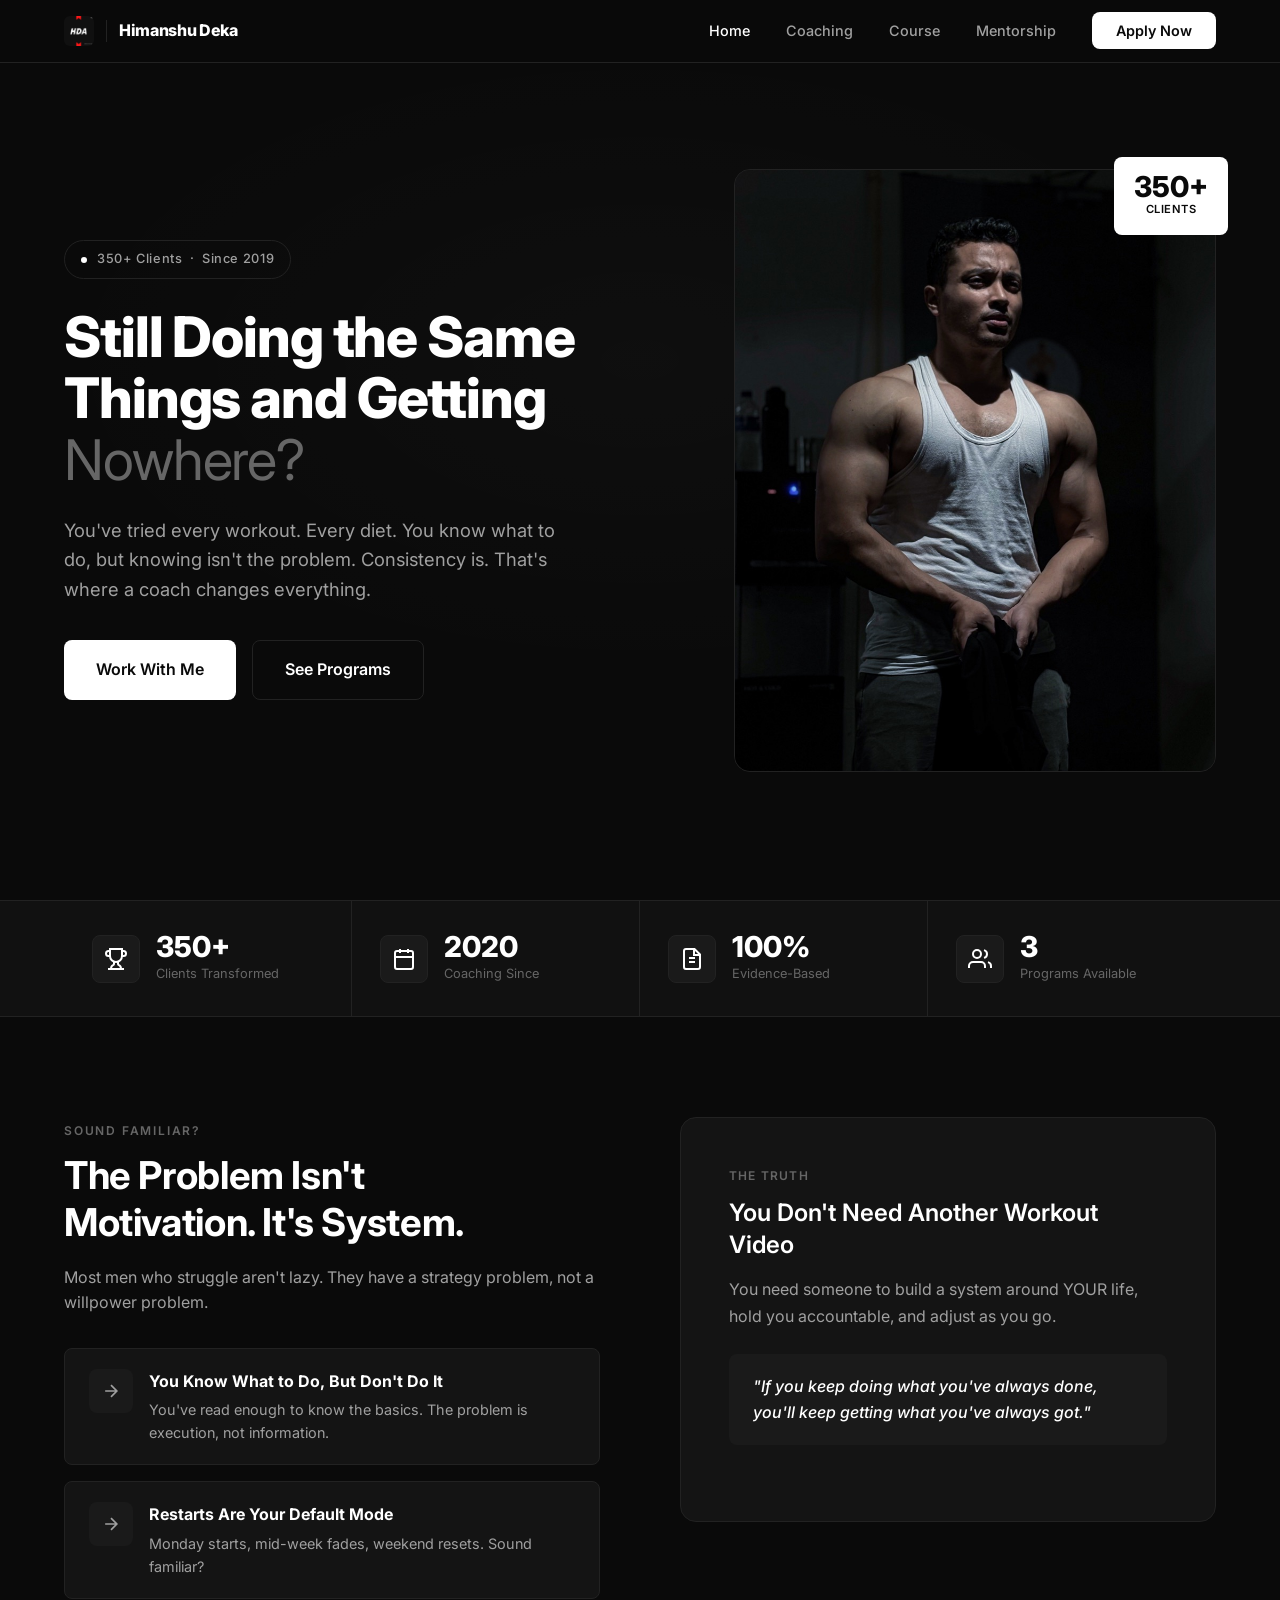
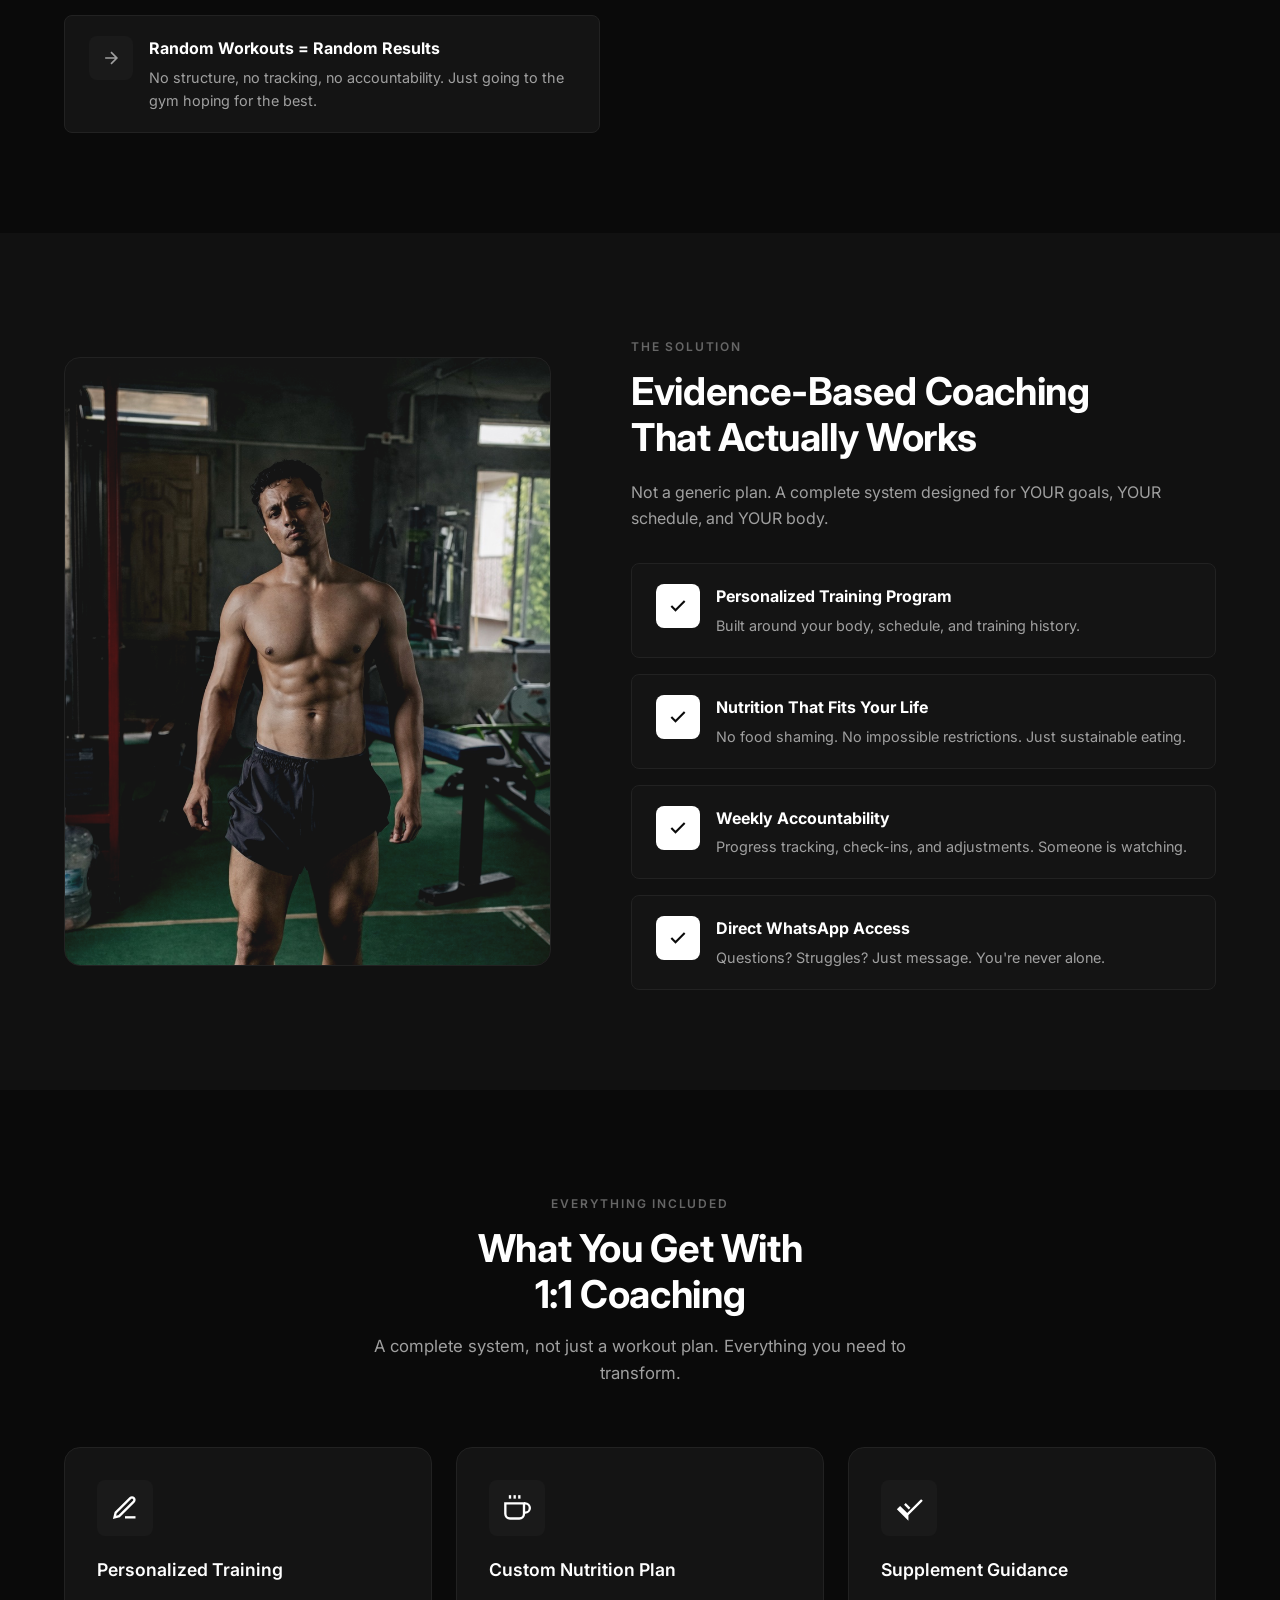
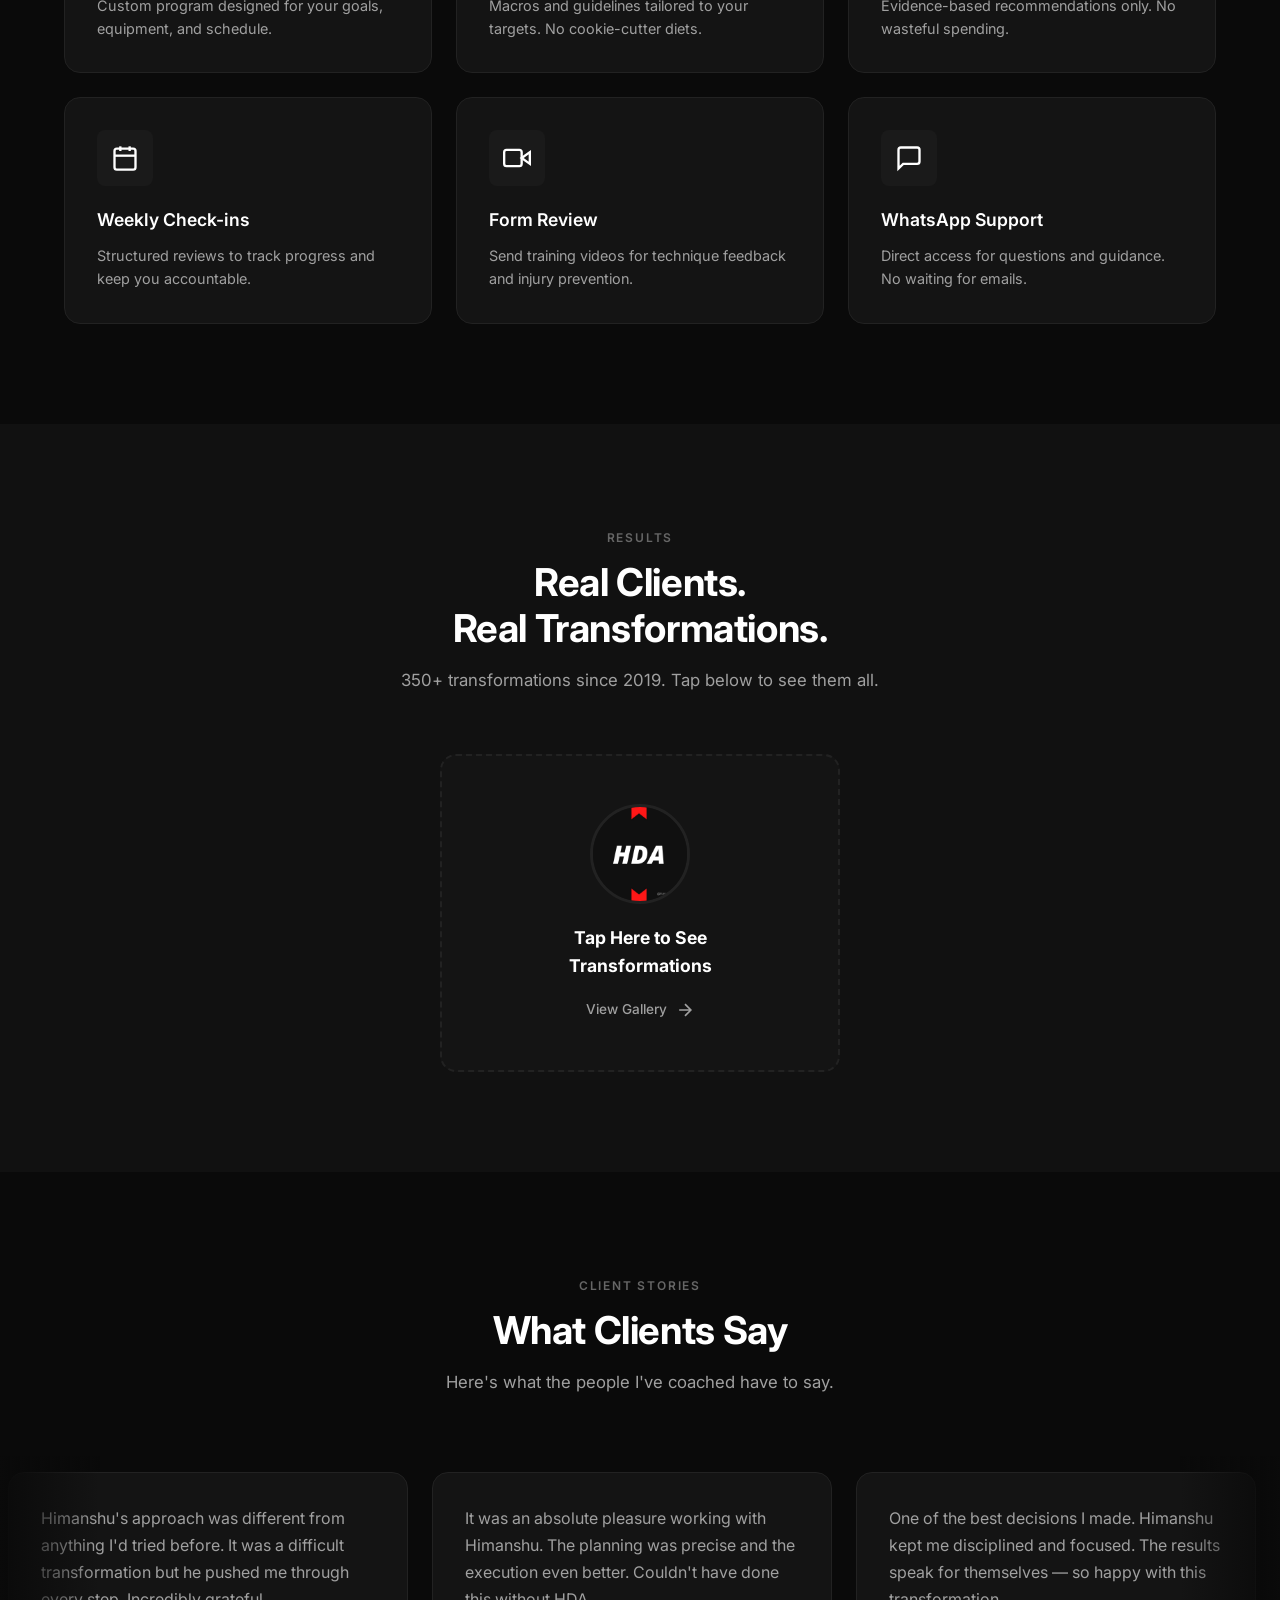
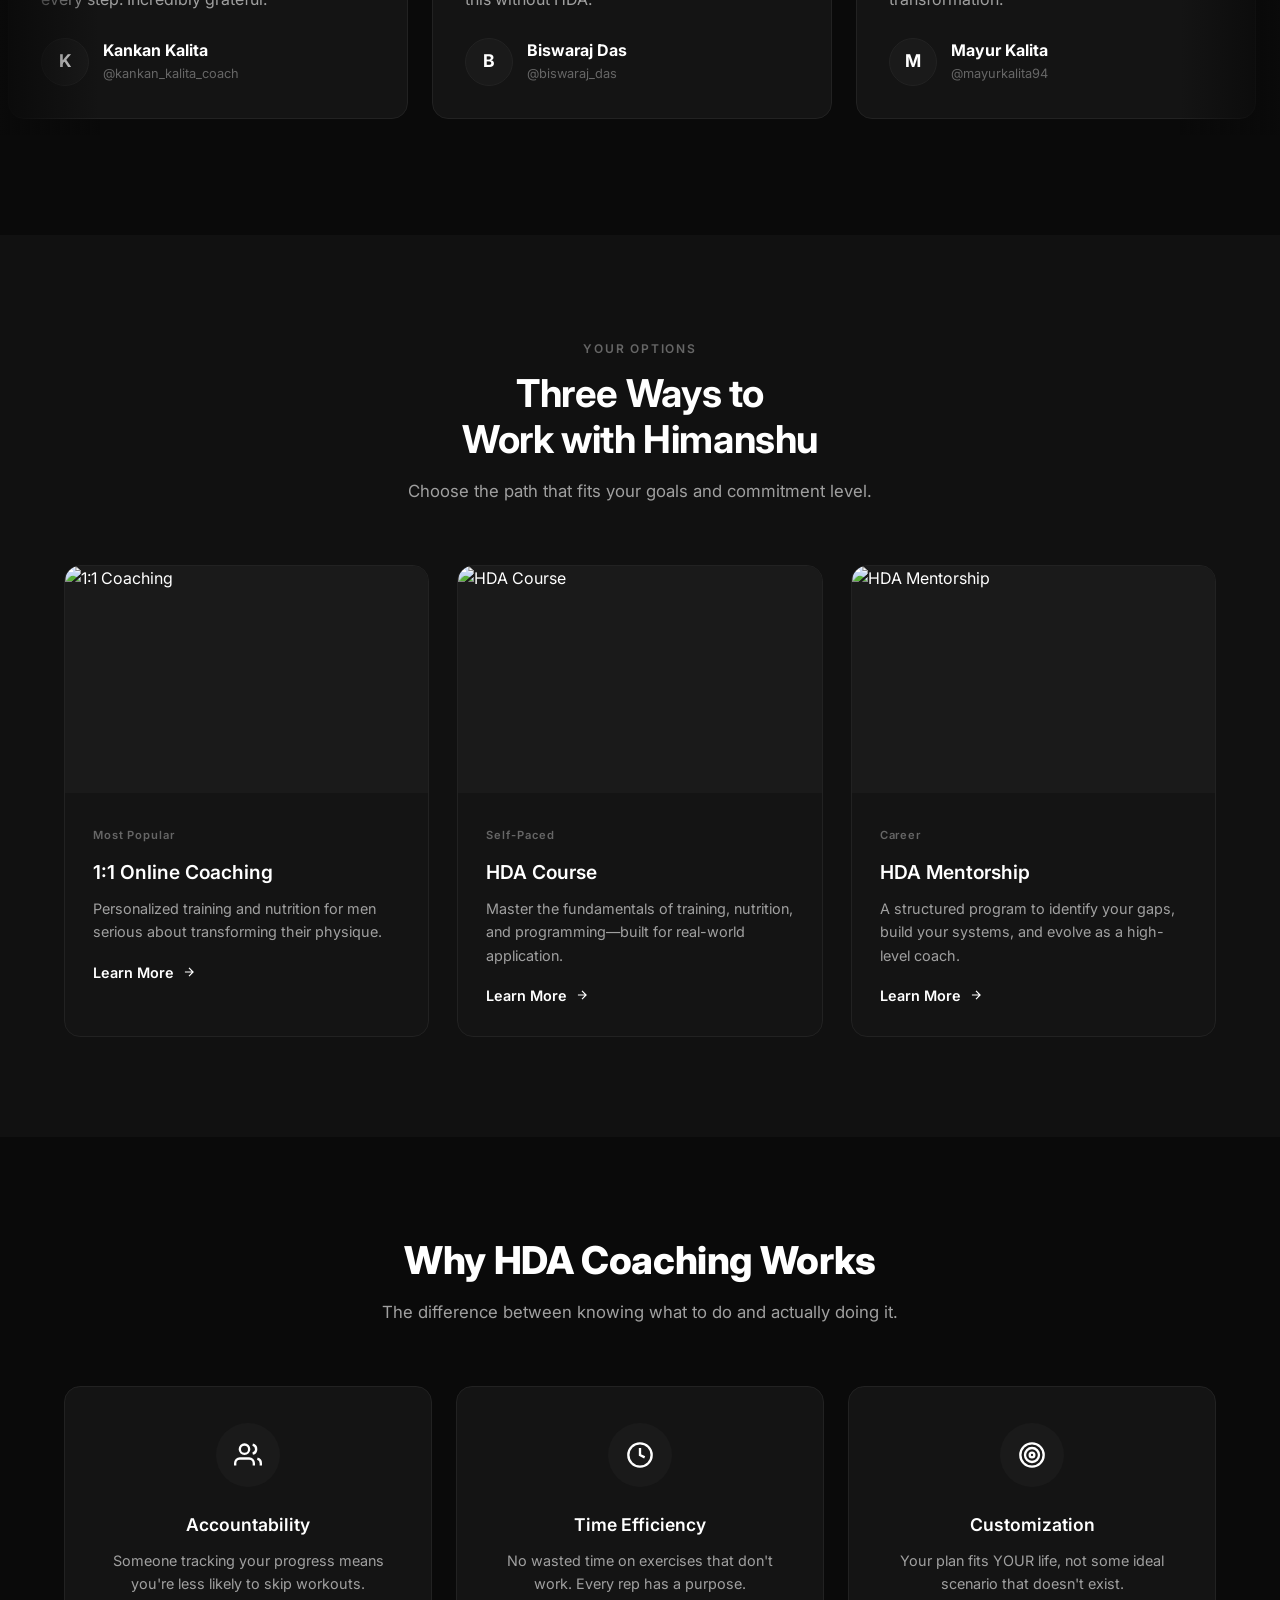
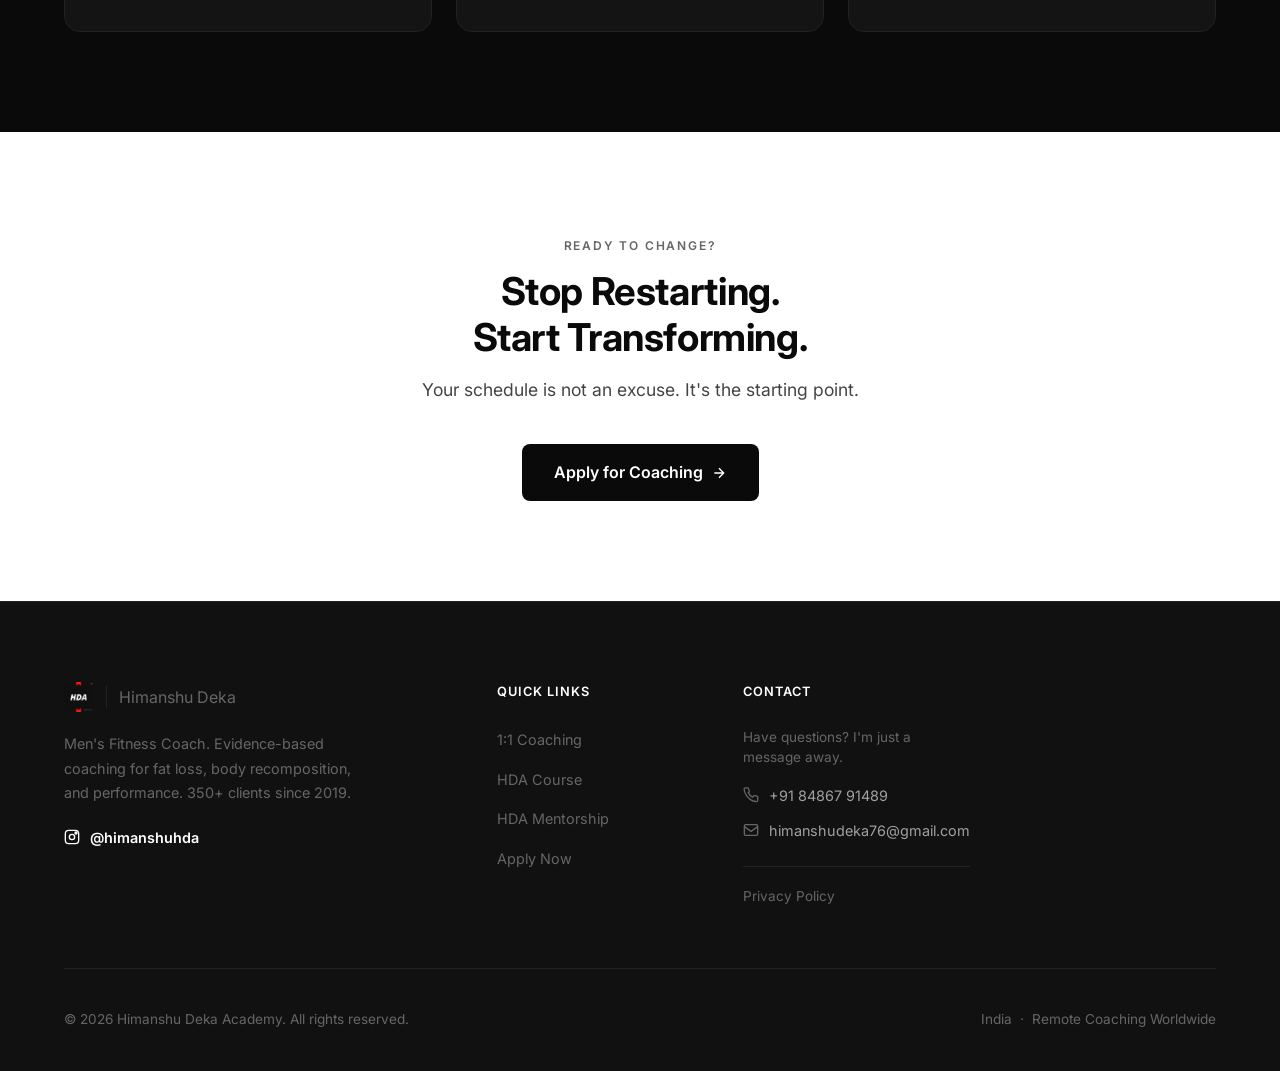
==== index.html @ bad59752 "Section CTA buttons go directly to Google Forms, skip modal Co-Authored-By: Claude Sonnet 4.6 <norep" ====
<!DOCTYPE html>
<html lang="en">
<head>
  <meta charset="UTF-8" />
  <meta name="viewport" content="width=device-width, initial-scale=1.0, maximum-scale=5.0" />
  <meta name="theme-color" content="#0a0a0a" />
  <meta http-equiv="X-UA-Compatible" content="IE=edge" />
  <meta name="robots" content="index, follow" />
  <meta http-equiv="X-Content-Type-Options" content="nosniff" />
  <meta http-equiv="Referrer-Policy" content="strict-origin-when-cross-origin" />
  <meta name="apple-mobile-web-app-status-bar-style" content="black-translucent" />
  <title>HDA | Himanshu Deka | Men's Fitness Coach</title>
  <meta name="description" content="Himanshu Deka, Men's Fitness Coach. Evidence-based 1:1 coaching for fat loss, body recomposition, and performance. 350+ clients transformed since 2019." />
  <link rel="canonical" href="https://himanshudeka.com/" />
  <link rel="icon" href="data:image/svg+xml,<svg xmlns='http://www.w3.org/2000/svg' viewBox='0 0 100 100'><rect width='100' height='100' rx='16' fill='%23fff'/><text y='.9em' font-size='60' font-family='system-ui' font-weight='900' fill='%230a0a0a' x='50%' text-anchor='middle' dominant-baseline='auto' dy='24'>HDA</text></svg>" />
  <!-- Open Graph -->
  <meta property="og:type" content="website" />
  <meta property="og:title" content="HDA | Himanshu Deka | Men's Fitness Coach" />
  <meta property="og:description" content="Evidence-based 1:1 coaching for fat loss, body recomposition, and performance. 350+ clients transformed since 2019." />
  <meta property="og:image" content="images/himanshu-hero.jpg" />
  <meta name="twitter:card" content="summary_large_image" />
  <link rel="preconnect" href="https://fonts.googleapis.com" />
  <link rel="preconnect" href="https://fonts.gstatic.com" crossorigin />
  <link href="https://fonts.googleapis.com/css2?family=Inter:wght@400;500;600;700;800;900&display=swap" rel="stylesheet" />
  <link rel="stylesheet" href="css/style.css?v=20260419" />
  <script type="application/ld+json">
  {
    "@context": "https://schema.org",
    "@graph": [
      {
        "@type": "Person",
        "@id": "https://himanshudeka.com/#person",
        "name": "Himanshu Deka",
        "url": "https://himanshudeka.com/",
        "image": "https://himanshudeka.com/images/himanshu-hero.jpg",
        "description": "Men's Fitness Coach. Evidence-based 1:1 coaching for fat loss, body recomposition, and performance. 350+ clients since 2019.",
        "jobTitle": "Fitness Coach",
        "knowsAbout": ["Personal Training", "Nutrition Coaching", "Fat Loss", "Body Recomposition", "Powerlifting", "Bodybuilding"],
        "sameAs": ["https://instagram.com/himanshuhda"],
        "telephone": "+918486791489",
        "email": "himanshudeka76@gmail.com"
      },
      {
        "@type": "WebSite",
        "@id": "https://himanshudeka.com/#website",
        "url": "https://himanshudeka.com/",
        "name": "Himanshu Deka Academy",
        "publisher": { "@id": "https://himanshudeka.com/#person" }
      },
      {
        "@type": "ProfessionalService",
        "name": "Himanshu Deka Academy",
        "url": "https://himanshudeka.com/",
        "image": "https://himanshudeka.com/images/himanshu-hero.jpg",
        "description": "Evidence-based 1:1 online fitness coaching for men. Fat loss, body recomposition, and performance. 350+ clients since 2019.",
        "priceRange": "₹₹",
        "areaServed": "Worldwide",
        "founder": { "@id": "https://himanshudeka.com/#person" },
        "sameAs": ["https://instagram.com/himanshuhda"]
      }
    ]
  }
  </script>
</head>
<body>
  <a href="#main" class="skip-link">Skip to main content</a>

  <nav>
    <div class="container nav-inner">
      <a class="nav-logo" href="index.html">
        <img src="images/hda-logo.jpeg" alt="HDA" class="nav-logo-img">
        <span class="nav-logo-sep"></span>
        <span>Himanshu Deka</span>
      </a>
      <ul class="nav-links">
        <li><a href="index.html" class="active">Home</a></li>
        <li><a href="coaching.html">Coaching</a></li>
        <li><a href="course.html">Course</a></li>
        <li><a href="mentorship.html">Mentorship</a></li>
        <li><a href="#" onclick="openApplyModal();return false;" class="nav-cta">Apply Now</a></li>
      </ul>
      <button class="hamburger" id="hamburger" aria-label="Menu"><span></span><span></span><span></span></button>
    </div>
  </nav>
  <main id="main">
    <div class="mobile-menu" id="mobileMenu">
<a href="index.html">Home</a>
      <a href="coaching.html">Coaching</a>
      <a href="course.html">Course</a>
      <a href="mentorship.html">Mentorship</a>
      <a href="#" onclick="openApplyModal();return false;" class="mm-cta">Apply Now</a>
    </div>

  <!-- HERO -->
  <section class="hero">
    <div class="hero-bg"></div>
    <div class="container">
      <div class="hero-grid">
        <div class="hero-content">
          <div class="hero-eyebrow fade-in">
            <span class="dot"></span>
            <span>350+ Clients &nbsp;·&nbsp; Since 2019</span>
          </div>
          <h1 class="fade-in fade-in-delay-1">
            Still Doing the Same<br/>
            Things and Getting<br/>
            <span>Nowhere?</span>
          </h1>
          <p class="fade-in fade-in-delay-2">
            You've tried every workout. Every diet. You know what to do, but knowing isn't the problem.
            Consistency is. That's where a coach changes everything.
          </p>
          <div class="hero-actions fade-in fade-in-delay-3">
            <a href="#" onclick="openFormDirect();return false;" class="btn btn-primary btn-lg">Work With Me</a>
            <a href="#programs" class="btn btn-outline btn-lg">See Programs</a>
          </div>
        </div>
        <div class="hero-visual fade-in fade-in-delay-2">
          <div class="hero-photo">
            <img src="images/img-2596.jpg" alt="Himanshu Deka" loading="eager" />
          </div>
          <div class="hero-badge">
            <div class="num">350+</div>
            <div class="label">Clients</div>
          </div>
        </div>
      </div>
    </div>
  </section>

  <!-- SOCIAL PROOF -->
  <section class="proof-strip">
    <div class="container">
      <div class="proof-inner">
        <div class="proof-item">
          <div class="icon">
            <svg width="24" height="24" viewBox="0 0 24 24" fill="none" stroke="currentColor" stroke-width="2"><path d="M6 9H4.5a2.5 2.5 0 0 1 0-5H6"/><path d="M18 9h1.5a2.5 2.5 0 0 0 0-5H18"/><path d="M4 22h16"/><path d="M10 14.66V17c0 .55-.47.98-.97 1.21C7.85 18.75 7 20.24 7 22"/><path d="M14 14.66V17c0 .55.47.98.97 1.21C16.15 18.75 17 20.24 17 22"/><path d="M18 2H6v7a6 6 0 0 0 12 0V2Z"/></svg>
          </div>
          <div class="text">
            <div class="num stat-counter" data-count="350" data-start="100" data-suffix="+">100+</div>
            <div class="label">Clients Transformed</div>
          </div>
        </div>
        <div class="proof-item">
          <div class="icon">
            <svg width="24" height="24" viewBox="0 0 24 24" fill="none" stroke="currentColor" stroke-width="2"><rect x="3" y="4" width="18" height="18" rx="2" ry="2"/><line x1="16" y1="2" x2="16" y2="6"/><line x1="8" y1="2" x2="8" y2="6"/><line x1="3" y1="10" x2="21" y2="10"/></svg>
          </div>
          <div class="text">
            <div class="num stat-counter" data-count="2019" data-start="2025">2025</div>
            <div class="label">Coaching Since</div>
          </div>
        </div>
        <div class="proof-item">
          <div class="icon">
            <svg width="24" height="24" viewBox="0 0 24 24" fill="none" stroke="currentColor" stroke-width="2"><path d="M14.5 2H6a2 2 0 0 0-2 2v16a2 2 0 0 0 2 2h12a2 2 0 0 0 2-2V7.5L14.5 2z"/><polyline points="14 2 14 8 20 8"/><path d="M9 15h6"/><path d="M9 11h6"/></svg>
          </div>
          <div class="text">
            <div class="num stat-counter" data-count="100" data-start="50" data-suffix="%">50%</div>
            <div class="label">Evidence-Based</div>
          </div>
        </div>
        <div class="proof-item">
          <div class="icon">
            <svg width="24" height="24" viewBox="0 0 24 24" fill="none" stroke="currentColor" stroke-width="2"><path d="M17 21v-2a4 4 0 0 0-4-4H5a4 4 0 0 0-4 4v2"/><circle cx="9" cy="7" r="4"/><path d="M23 21v-2a4 4 0 0 0-3-3.87"/><path d="M16 3.13a4 4 0 0 1 0 7.75"/></svg>
          </div>
          <div class="text">
            <div class="num stat-counter" data-count="3" data-start="1">1</div>
            <div class="label">Programs Available</div>
          </div>
        </div>
      </div>
    </div>
  </section>

  <!-- PAIN -->
  <section class="pain-section">
    <div class="container">
      <div class="pain-grid">
        <div class="pain-content fade-in">
          <span class="section-label">Sound Familiar?</span>
          <h2>The Problem Isn't<br/>Motivation. It's System.</h2>
          <p>Most men who struggle aren't lazy. They have a strategy problem, not a willpower problem.</p>
          <div class="pain-list">
            <div class="pain-item">
              <div class="pain-icon">
                <svg width="20" height="20" viewBox="0 0 24 24" fill="none" stroke="currentColor" stroke-width="2"><path d="M5 12h14M12 5l7 7-7 7"/></svg>
              </div>
              <div>
                <h4>You Know What to Do, But Don't Do It</h4>
                <p>You've read enough to know the basics. The problem is execution, not information.</p>
              </div>
            </div>
            <div class="pain-item">
              <div class="pain-icon">
                <svg width="20" height="20" viewBox="0 0 24 24" fill="none" stroke="currentColor" stroke-width="2"><path d="M5 12h14M12 5l7 7-7 7"/></svg>
              </div>
              <div>
                <h4>Restarts Are Your Default Mode</h4>
                <p>Monday starts, mid-week fades, weekend resets. Sound familiar?</p>
              </div>
            </div>
            <div class="pain-item">
              <div class="pain-icon">
                <svg width="20" height="20" viewBox="0 0 24 24" fill="none" stroke="currentColor" stroke-width="2"><path d="M5 12h14M12 5l7 7-7 7"/></svg>
              </div>
              <div>
                <h4>Random Workouts = Random Results</h4>
                <p>No structure, no tracking, no accountability. Just going to the gym hoping for the best.</p>
              </div>
            </div>
          </div>
        </div>
        <div class="pain-cta fade-in">
          <div class="eyebrow">The Truth</div>
          <h3>You Don't Need Another Workout Video</h3>
          <p>You need someone to build a system around YOUR life, hold you accountable, and adjust as you go.</p>
          <div class="quote">
            "If you keep doing what you've always done, you'll keep getting what you've always got."
          </div>
        </div>
      </div>
    </div>
  </section>

  <!-- SOLUTION -->
  <section class="solution-section">
    <div class="container">
      <div class="solution-grid">
        <div class="solution-img solution-img--hero fade-in">
          <img src="images/himanshu-hero.jpg" alt="Himanshu Deka" loading="lazy" />
        </div>
        <div class="solution-content fade-in">
          <span class="section-label">The Solution</span>
          <h2>Evidence-Based Coaching<br/>That Actually Works</h2>
          <p>Not a generic plan. A complete system designed for YOUR goals, YOUR schedule, and YOUR body.</p>
          <div class="solution-points">
            <div class="solution-point">
              <div class="solution-point-icon">
                <svg width="20" height="20" viewBox="0 0 24 24" fill="none" stroke="currentColor" stroke-width="2.5"><polyline points="20 6 9 17 4 12"/></svg>
              </div>
              <div>
                <h4>Personalized Training Program</h4>
                <p>Built around your body, schedule, and training history.</p>
              </div>
            </div>
            <div class="solution-point">
              <div class="solution-point-icon">
                <svg width="20" height="20" viewBox="0 0 24 24" fill="none" stroke="currentColor" stroke-width="2.5"><polyline points="20 6 9 17 4 12"/></svg>
              </div>
              <div>
                <h4>Nutrition That Fits Your Life</h4>
                <p>No food shaming. No impossible restrictions. Just sustainable eating.</p>
              </div>
            </div>
            <div class="solution-point">
              <div class="solution-point-icon">
                <svg width="20" height="20" viewBox="0 0 24 24" fill="none" stroke="currentColor" stroke-width="2.5"><polyline points="20 6 9 17 4 12"/></svg>
              </div>
              <div>
                <h4>Weekly Accountability</h4>
                <p>Progress tracking, check-ins, and adjustments. Someone is watching.</p>
              </div>
            </div>
            <div class="solution-point">
              <div class="solution-point-icon">
                <svg width="20" height="20" viewBox="0 0 24 24" fill="none" stroke="currentColor" stroke-width="2.5"><polyline points="20 6 9 17 4 12"/></svg>
              </div>
              <div>
                <h4>Direct WhatsApp Access</h4>
                <p>Questions? Struggles? Just message. You're never alone.</p>
              </div>
            </div>
          </div>
        </div>
      </div>
    </div>
  </section>

  <!-- INCLUDED -->
  <section class="included-section">
    <div class="container">
      <div class="section-header fade-in">
        <span class="section-label">Everything Included</span>
        <h2>What You Get With<br/>1:1 Coaching</h2>
        <p>A complete system, not just a workout plan. Everything you need to transform.</p>
      </div>
      <div class="included-grid">
        <div class="included-card fade-in">
          <div class="included-icon">
            <svg width="28" height="28" viewBox="0 0 24 24" fill="none" stroke="currentColor" stroke-width="2"><path d="M12 20h9"/><path d="M16.5 3.5a2.121 2.121 0 0 1 3 3L7 19l-4 1 1-4L16.5 3.5z"/></svg>
          </div>
          <h3>Personalized Training</h3>
          <p>Custom program designed for your goals, equipment, and schedule.</p>
        </div>
        <div class="included-card fade-in">
          <div class="included-icon">
            <svg width="28" height="28" viewBox="0 0 24 24" fill="none" stroke="currentColor" stroke-width="2"><path d="M18 8h1a4 4 0 0 1 0 8h-1"/><path d="M2 8h16v9a4 4 0 0 1-4 4H6a4 4 0 0 1-4-4V8z"/><line x1="6" y1="1" x2="6" y2="4"/><line x1="10" y1="1" x2="10" y2="4"/><line x1="14" y1="1" x2="14" y2="4"/></svg>
          </div>
          <h3>Custom Nutrition Plan</h3>
          <p>Macros and guidelines tailored to your targets. No cookie-cutter diets.</p>
        </div>
        <div class="included-card fade-in">
          <div class="included-icon">
            <svg width="28" height="28" viewBox="0 0 24 24" fill="none" stroke="currentColor" stroke-width="2"><path d="M10.5 20.5L3 13l1.4-1.4 6.1 6.1 12.6-12.6L21.7 6.5 10.5 17.7z"/><path d="M8.5 8.5l4 4"/></svg>
          </div>
          <h3>Supplement Guidance</h3>
          <p>Evidence-based recommendations only. No wasteful spending.</p>
        </div>
        <div class="included-card fade-in">
          <div class="included-icon">
            <svg width="28" height="28" viewBox="0 0 24 24" fill="none" stroke="currentColor" stroke-width="2"><rect x="3" y="4" width="18" height="18" rx="2" ry="2"/><line x1="16" y1="2" x2="16" y2="6"/><line x1="8" y1="2" x2="8" y2="6"/><line x1="3" y1="10" x2="21" y2="10"/></svg>
          </div>
          <h3>Weekly Check-ins</h3>
          <p>Structured reviews to track progress and keep you accountable.</p>
        </div>
        <div class="included-card fade-in">
          <div class="included-icon">
            <svg width="28" height="28" viewBox="0 0 24 24" fill="none" stroke="currentColor" stroke-width="2"><polygon points="23 7 16 12 23 17 23 7"/><rect x="1" y="5" width="15" height="14" rx="2" ry="2"/></svg>
          </div>
          <h3>Form Review</h3>
          <p>Send training videos for technique feedback and injury prevention.</p>
        </div>
        <div class="included-card fade-in">
          <div class="included-icon">
            <svg width="28" height="28" viewBox="0 0 24 24" fill="none" stroke="currentColor" stroke-width="2"><path d="M21 15a2 2 0 0 1-2 2H7l-4 4V5a2 2 0 0 1 2-2h14a2 2 0 0 1 2 2z"/></svg>
          </div>
          <h3>WhatsApp Support</h3>
          <p>Direct access for questions and guidance. No waiting for emails.</p>
        </div>
      </div>
    </div>
  </section>

  <!-- Transformations Preview -->
  <section class="results-section">
    <div class="container">
      <div class="section-header fade-in">
        <span class="section-label">Results</span>
        <h2>Real Clients.<br/>Real Transformations.</h2>
        <p>350+ transformations since 2019. Tap below to see them all.</p>
      </div>
      <div class="transform-preview-grid fade-in">
        <div class="transform-preview-card" onclick="openTransformModal()">
          <div class="transform-preview-logo">
            <img src="images/hda-logo.jpeg" alt="HDA Logo" />
          </div>
          <h3>Tap Here to See Transformations</h3>
          <span class="transform-preview-cta">
            View Gallery
            <svg width="20" height="20" viewBox="0 0 24 24" fill="none" stroke="currentColor" stroke-width="2">
              <path d="M5 12h14M12 5l7 7-7 7"/>
            </svg>
          </span>
        </div>
      </div>
    </div>
  </section>

  <!-- Transformations Modal -->
  <div class="transform-modal" id="transformModal">
    <div class="transform-modal-overlay" onclick="closeTransformModal()"></div>
    <div class="transform-modal-content">
      <button class="transform-modal-close" onclick="closeTransformModal()">
        <svg width="24" height="24" viewBox="0 0 24 24" fill="none" stroke="currentColor" stroke-width="2">
          <path d="M18 6L6 18M6 6l12 12"/>
        </svg>
      </button>
      <div class="transform-modal-header">
        <span class="section-label">Real Results</span>
        <h2>350+ Transformations & Counting</h2>
        <p>Real people with real schedules who committed to the process. No shortcuts. Just consistent work and the right guidance.</p>
        <div class="transform-modal-team">team HDA</div>
      </div>
      <div class="transform-modal-grid">
        <div class="transform-modal-item"><img src="images/t-kankan.webp" alt="Transformation" loading="lazy" /></div>
        <div class="transform-modal-item"><img src="images/t-biswaraj.webp" alt="Transformation" loading="lazy" /></div>
        <div class="transform-modal-item"><img src="images/t-mayur.jpg" alt="Transformation" loading="lazy" /></div>
        <div class="transform-modal-item"><img src="images/t-mayur2.jpg" alt="Transformation" loading="lazy" /></div>
        <div class="transform-modal-item"><img src="images/t-atish.jpg" alt="Transformation" loading="lazy" /></div>
        <div class="transform-modal-item"><img src="images/t-abhijnan.webp" alt="Transformation" loading="lazy" /></div>
        <div class="transform-modal-item"><img src="images/t-abhijnan2.webp" alt="Transformation" loading="lazy" /></div>
        <div class="transform-modal-item"><img src="images/t-nkb.webp" alt="Transformation" loading="lazy" /></div>
        <div class="transform-modal-item"><img src="images/t-nkb2.webp" alt="Transformation" loading="lazy" /></div>
        <div class="transform-modal-item"><img src="images/t-whosammix.webp" alt="Transformation" loading="lazy" /></div>
        <div class="transform-modal-item"><img src="images/t-whosammix2.webp" alt="Transformation" loading="lazy" /></div>
        <div class="transform-modal-item"><img src="images/t-senpai.webp" alt="Transformation" loading="lazy" /></div>
        <div class="transform-modal-item"><img src="images/t-1.jpg" alt="Transformation" loading="lazy" /></div>
        <div class="transform-modal-item"><img src="images/t-j1.jpg" alt="Transformation" loading="lazy" /></div>
        <div class="transform-modal-item"><img src="images/t-j2.jpg" alt="Transformation" loading="lazy" /></div>
        <div class="transform-modal-item"><img src="images/t-j3.jpg" alt="Transformation" loading="lazy" /></div>
        <div class="transform-modal-item"><img src="images/t-j4.jpg" alt="Transformation" loading="lazy" /></div>
        <div class="transform-modal-item"><img src="images/t-j5.jpg" alt="Transformation" loading="lazy" /></div>
        <div class="transform-modal-item"><img src="images/t-j6.jpg" alt="Transformation" loading="lazy" /></div>
        <div class="transform-modal-item"><img src="images/t-j7.jpg" alt="Transformation" loading="lazy" /></div>
        <div class="transform-modal-item"><img src="images/t-j8.jpg" alt="Transformation" loading="lazy" /></div>
        <div class="transform-modal-item"><img src="images/t-j9.jpg" alt="Transformation" loading="lazy" /></div>
        <div class="transform-modal-item"><img src="images/t-j10.jpg" alt="Transformation" loading="lazy" /></div>
        <div class="transform-modal-item"><img src="images/t-j11.jpg" alt="Transformation" loading="lazy" /></div>
        <div class="transform-modal-item"><img src="images/t-j12.jpg" alt="Transformation" loading="lazy" /></div>
        <div class="transform-modal-item"><img src="images/t-j13.jpg" alt="Transformation" loading="lazy" /></div>
        <div class="transform-modal-item"><img src="images/t-j14.jpg" alt="Transformation" loading="lazy" /></div>
        <div class="transform-modal-item"><img src="images/t-j15.jpg" alt="Transformation" loading="lazy" /></div>
        <div class="transform-modal-item"><img src="images/t-j16.jpg" alt="Transformation" loading="lazy" /></div>
        <div class="transform-modal-item"><img src="images/t-j17.jpg" alt="Transformation" loading="lazy" /></div>
        <div class="transform-modal-item"><img src="images/t-j18.jpg" alt="Transformation" loading="lazy" /></div>
        <div class="transform-modal-item transform-modal-cta-card" onclick="closeTransformModal();openFormDirect();">
          <span class="cta-icon">
            <svg width="32" height="32" viewBox="0 0 24 24" fill="none" stroke="currentColor" stroke-width="2">
              <path d="M13 2L3 14h9l-1 8 10-12h-9l1-8z"/>
            </svg>
          </span>
          <span class="cta-text">You Could Be<br/>Next!</span>
          <span class="cta-sub">350+ transformations</span>
          <span class="cta-btn">Apply Now →</span>
        </div>
      </div>
      <div class="transform-modal-cta">
        <p>Ready to write your own transformation story?</p>
        <a href="#" onclick="closeTransformModal();openFormDirect();return false;" class="btn btn-primary">Apply for Coaching</a>
      </div>
    </div>
  </div>

  <!-- TESTIMONIALS -->
  <section class="testimonials-section">
    <div class="container">
      <div class="section-header fade-in">
        <span class="section-label">Client Stories</span>
        <h2>What Clients Say</h2>
        <p>Here's what the people I've coached have to say.</p>
      </div>
    </div>
    <div class="testimonials-wrapper">
      <div class="testimonials-scroll" id="testimonialsScroll">
        <div class="testimonial-card">
          <div class="testimonial-content">
            <p>Himanshu's approach was different from anything I'd tried before. It was a difficult transformation but he pushed me through every step. Incredibly grateful.</p>
          </div>
          <div class="testimonial-author">
            <div class="testimonial-avatar">K</div>
            <div>
              <div class="testimonial-name">Kankan Kalita</div>
              <div class="testimonial-role">@kankan_kalita_coach</div>
            </div>
          </div>
        </div>
        <div class="testimonial-card">
          <div class="testimonial-content">
            <p>It was an absolute pleasure working with Himanshu. The planning was precise and the execution even better. Couldn't have done this without HDA.</p>
          </div>
          <div class="testimonial-author">
            <div class="testimonial-avatar">B</div>
            <div>
              <div class="testimonial-name">Biswaraj Das</div>
              <div class="testimonial-role">@biswaraj_das</div>
            </div>
          </div>
        </div>
        <div class="testimonial-card">
          <div class="testimonial-content">
            <p>One of the best decisions I made. Himanshu kept me disciplined and focused. The results speak for themselves — so happy with this transformation.</p>
          </div>
          <div class="testimonial-author">
            <div class="testimonial-avatar">M</div>
            <div>
              <div class="testimonial-name">Mayur Kalita</div>
              <div class="testimonial-role">@mayurkalita94</div>
            </div>
          </div>
        </div>
        <div class="testimonial-card">
          <div class="testimonial-content">
            <p>Very dedicated program. Himanshu's execution planning is on another level. As an aspiring fitness professional, this mentorship shaped my entire approach.</p>
          </div>
          <div class="testimonial-author">
            <div class="testimonial-avatar">A</div>
            <div>
              <div class="testimonial-name">Abhijnan Gogoi</div>
              <div class="testimonial-role">@abhijnan_gogoi_100</div>
            </div>
          </div>
        </div>
        <div class="testimonial-card">
          <div class="testimonial-content">
            <p>Stop imagining and start taking action — that's what Himanshu drilled into me. One of the most dedicated coaches I've worked with. Worth every rupee.</p>
          </div>
          <div class="testimonial-author">
            <div class="testimonial-avatar">N</div>
            <div>
              <div class="testimonial-name">Nekib</div>
              <div class="testimonial-role">@oye_its_nkb</div>
            </div>
          </div>
        </div>
        <div class="testimonial-card">
          <div class="testimonial-content">
            <p>Himanshu said I was one of the most hardworking men in the room — and that kept me going. The results I achieved with HDA exceeded everything I expected.</p>
          </div>
          <div class="testimonial-author">
            <div class="testimonial-avatar">P</div>
            <div>
              <div class="testimonial-name">Piyush Goswami</div>
              <div class="testimonial-role">@fit_with_pg</div>
            </div>
          </div>
        </div>
        <div class="testimonial-card">
          <div class="testimonial-content">
            <p>HDA completely shifted how I approach fitness. The structure, the accountability, the knowledge — everything was top tier. Highly recommend to anyone serious about results.</p>
          </div>
          <div class="testimonial-author">
            <div class="testimonial-avatar">A</div>
            <div>
              <div class="testimonial-name">Adin Ankur Saikia</div>
              <div class="testimonial-role">HDA Client</div>
            </div>
          </div>
        </div>
      </div>
    </div>
  </section>

  <!-- PROGRAMS -->
  <section class="programs-section" id="programs">
    <div class="container">
      <div class="section-header fade-in">
        <span class="section-label">Your Options</span>
        <h2>Three Ways to<br/>Work with Himanshu</h2>
        <p>Choose the path that fits your goals and commitment level.</p>
      </div>
      <div class="prog-grid">
        <div class="prog-card fade-in">
          <div class="prog-card-img">
            <img src="https://images.unsplash.com/photo-1571019614242-c5c5dee9f50b?w=800&q=80" alt="1:1 Coaching" loading="eager" />
          </div>
          <div class="prog-card-body">
            <span class="prog-card-tag">Most Popular</span>
            <h3>1:1 Online Coaching</h3>
            <p>Personalized training and nutrition for men serious about transforming their physique.</p>
            <a href="coaching.html" class="prog-card-link">Learn More <svg width="14" height="14" viewBox="0 0 24 24" fill="none" stroke="currentColor" stroke-width="2"><path d="M5 12h14M12 5l7 7-7 7"/></svg></a>
          </div>
        </div>
        <div class="prog-card fade-in">
          <div class="prog-card-img">
            <img src="https://images.unsplash.com/photo-1456513080510-7bf3a84b82f8" alt="HDA Course" loading="lazy" />
          </div>
          <div class="prog-card-body">
            <span class="prog-card-tag">Self-Paced</span>
            <h3>HDA Course</h3>
            <p>Master the fundamentals of training, nutrition, and programming—built for real-world application.</p>
            <a href="course.html" class="prog-card-link">Learn More <svg width="14" height="14" viewBox="0 0 24 24" fill="none" stroke="currentColor" stroke-width="2"><path d="M5 12h14M12 5l7 7-7 7"/></svg></a>
          </div>
        </div>
        <div class="prog-card fade-in">
          <div class="prog-card-img">
            <img src="https://images.unsplash.com/photo-1552664730-d307ca884978" alt="HDA Mentorship" loading="lazy" />
          </div>
          <div class="prog-card-body">
            <span class="prog-card-tag">Career</span>
            <h3>HDA Mentorship</h3>
            <p>A structured program to identify your gaps, build your systems, and evolve as a high-level coach.</p>
            <a href="mentorship.html" class="prog-card-link">Learn More <svg width="14" height="14" viewBox="0 0 24 24" fill="none" stroke="currentColor" stroke-width="2"><path d="M5 12h14M12 5l7 7-7 7"/></svg></a>
          </div>
        </div>
      </div>
    </div>
  </section>

  <!-- WHY -->
  <section class="why-section">
    <div class="container">
      <div class="section-header fade-in">
        <h2 style="font-weight:800;font-size:clamp(1.8rem,4vw,2.4rem);">Why HDA Coaching Works</h2>
        <p>The difference between knowing what to do and actually doing it.</p>
      </div>
      <div class="why-grid">
        <div class="why-card fade-in">
          <div class="why-icon">
            <svg width="28" height="28" viewBox="0 0 24 24" fill="none" stroke="currentColor" stroke-width="2"><path d="M17 21v-2a4 4 0 0 0-4-4H5a4 4 0 0 0-4 4v2"/><circle cx="9" cy="7" r="4"/><path d="M23 21v-2a4 4 0 0 0-3-3.87"/><path d="M16 3.13a4 4 0 0 1 0 7.75"/></svg>
          </div>
          <h3>Accountability</h3>
          <p>Someone tracking your progress means you're less likely to skip workouts.</p>
        </div>
        <div class="why-card fade-in">
          <div class="why-icon">
            <svg width="28" height="28" viewBox="0 0 24 24" fill="none" stroke="currentColor" stroke-width="2"><circle cx="12" cy="12" r="10"/><polyline points="12 6 12 12 16 14"/></svg>
          </div>
          <h3>Time Efficiency</h3>
          <p>No wasted time on exercises that don't work. Every rep has a purpose.</p>
        </div>
        <div class="why-card fade-in">
          <div class="why-icon">
            <svg width="28" height="28" viewBox="0 0 24 24" fill="none" stroke="currentColor" stroke-width="2"><circle cx="12" cy="12" r="10"/><circle cx="12" cy="12" r="6"/><circle cx="12" cy="12" r="2"/></svg>
          </div>
          <h3>Customization</h3>
          <p>Your plan fits YOUR life, not some ideal scenario that doesn't exist.</p>
        </div>
      </div>
    </div>
  </section>

  <!-- CTA -->
  <section class="cta-section">
    <div class="container cta-inner">
      <span class="section-label fade-in">Ready to Change?</span>
      <h2 class="fade-in">Stop Restarting.<br/>Start Transforming.</h2>
      <p class="fade-in">Your schedule is not an excuse. It's the starting point.</p>
      <a href="#" onclick="openFormDirect();return false;" class="btn btn-primary btn-lg fade-in">Apply for Coaching <svg width="16" height="16" viewBox="0 0 24 24" fill="none" stroke="currentColor" stroke-width="2"><path d="M5 12h14M12 5l7 7-7 7"/></svg></a>
    </div>
  </section>

  <!-- FOOTER -->
  <footer>
    <div class="container">
      <div class="footer-grid">
        <div class="footer-brand">
          <div class="footer-logo-row">
            <img src="images/hda-logo.jpeg" alt="HDA" class="nav-logo-img">
            <span class="nav-logo-sep"></span>
            <span>Himanshu Deka</span>
          </div>
          <p>Men's Fitness Coach. Evidence-based coaching for fat loss, body recomposition, and performance. 350+ clients since 2019.</p>
          <a href="https://instagram.com/himanshuhda" target="_blank" rel="noopener" class="footer-social">
            <svg width="16" height="16" viewBox="0 0 24 24" fill="none" stroke="currentColor" stroke-width="2"><rect x="2" y="2" width="20" height="20" rx="5"/><circle cx="12" cy="12" r="4"/><circle cx="18" cy="6" r="1.5" fill="currentColor"/></svg>
            @himanshuhda
          </a>
        </div>
        <div class="footer-col">
          <h4>Quick Links</h4>
          <ul>
            <li><a href="coaching.html">1:1 Coaching</a></li>
            <li><a href="course.html">HDA Course</a></li>
            <li><a href="mentorship.html">HDA Mentorship</a></li>
            <li><a href="#" onclick="openApplyModal();return false;">Apply Now</a></li>
          </ul>
        </div>
        <div class="footer-col">
          <h4>Contact</h4>
          <div class="footer-contact">
            <p class="footer-contact-text">Have questions? I'm just a message away.</p>
            <a href="tel:+918486791489" class="footer-contact-item">
              <svg width="16" height="16" viewBox="0 0 24 24" fill="none" stroke="currentColor" stroke-width="2">
                <path d="M22 16.92v3a2 2 0 0 1-2.18 2 19.79 19.79 0 0 1-8.63-3.07A19.5 19.5 0 0 1 4.69 12a19.79 19.79 0 0 1-3.07-8.67A2 2 0 0 1 3.6 1.27h3a2 2 0 0 1 2 1.72c.127.96.361 1.903.7 2.81a2 2 0 0 1-.45 2.11L7.91 8.88a16 16 0 0 0 6.29 6.29l1.64-1.64a2 2 0 0 1 2.11-.45c.907.339 1.85.573 2.81.7A2 2 0 0 1 22 16.92z"/>
              </svg>
              +91 84867 91489
            </a>
            <a href="mailto:himanshudeka76@gmail.com" class="footer-contact-item">
              <svg width="16" height="16" viewBox="0 0 24 24" fill="none" stroke="currentColor" stroke-width="2">
                <rect x="2" y="4" width="20" height="16" rx="2"/>
                <path d="M22 7l-10 7L2 7"/>
              </svg>
              himanshudeka76@gmail.com
            </a>
          </div>
          <div class="footer-contact-note">
            <a href="privacy-policy.html">Privacy Policy</a>
          </div>
        </div>
      </div>
      <div class="footer-bottom">
        <span>© 2026 Himanshu Deka Academy. All rights reserved.</span>
        <span>India &nbsp;·&nbsp; Remote Coaching Worldwide</span>
      </div>
    </div>
  </footer>

  </main>
  <script src="https://cdn.jsdelivr.net/npm/@emailjs/browser@4/dist/email.min.js"></script>
  <script src="js/main.js"></script>
</body>
</html>
---- css/style.css ----
/* ============================================================
   HIMANSHU DEKA ACADEMY — Professional Fitness Coach Website
   Theme: Dark Classic Minimalist
   ============================================================ */

*, *::before, *::after { box-sizing: border-box; margin: 0; padding: 0; }

.skip-link {
  position: absolute;
  top: -100%;
  left: 50%;
  transform: translateX(-50%);
  background: var(--white);
  color: var(--bg);
  padding: 12px 24px;
  border-radius: var(--radius);
  font-weight: 600;
  z-index: 9999;
  transition: top 0.2s ease;
}
.skip-link:focus {
  top: 12px;
}

.prog-card-img.img-fallback {
  background: linear-gradient(135deg, var(--bg-elevated) 0%, var(--bg-card) 100%);
  display: flex;
  align-items: center;
  justify-content: center;
}

:root {
  --bg:        #0a0a0a;
  --bg-alt:    #111111;
  --bg-card:   #141414;
  --bg-elevated: #1a1a1a;
  --border:    #222222;
  --border-light: #1e1e1e;
  --text:      #ffffff;
  --text2:     #a0a0a0;
  --muted:     #666666;
  --white:     #ffffff;
  --font:      'Inter', system-ui, -apple-system, sans-serif;
  --radius:    8px;
  --radius-lg: 16px;
  --transition: 0.25s ease;
  --shadow:    0 1px 2px rgba(0,0,0,0.4);
  --shadow-lg: 0 4px 20px rgba(0,0,0,0.5);
}

html { scroll-behavior: smooth; }

body {
  font-family: var(--font);
  background: var(--bg);
  color: var(--text);
  line-height: 1.6;
  overflow-x: hidden;
  -webkit-font-smoothing: antialiased;
}

a { color: inherit; text-decoration: none; }
ul { list-style: none; }
img { display: block; max-width: 100%; height: auto; }

/* ---------- Typography ---------- */
h1 { font-size: clamp(2rem, 5vw, 3.5rem); font-weight: 800; line-height: 1.1; letter-spacing: -0.02em; }
h2 { font-size: clamp(1.5rem, 3.5vw, 2.4rem); font-weight: 700; line-height: 1.2; letter-spacing: -0.01em; }
h3 { font-size: clamp(1rem, 2vw, 1.3rem); font-weight: 600; }
p  { color: var(--text2); font-size: 1rem; }

.muted   { color: var(--muted); font-size: 0.9rem; }
.section-label {
  display: inline-block;
  font-size: 0.75rem;
  font-weight: 600;
  letter-spacing: 0.15em;
  text-transform: uppercase;
  color: var(--muted);
  margin-bottom: 0.75rem;
}

/* ---------- Layout ---------- */
.container { max-width: 1200px; margin: 0 auto; padding: 0 24px; }
section    { padding: 100px 0; }
.section-header { text-align: center; margin-bottom: 60px; }
.section-header p { max-width: 560px; margin: 16px auto 0; font-size: 1.05rem; }

/* ---------- Navbar ---------- */
nav {
  position: fixed; top: 0; left: 0; right: 0; z-index: 100;
  background: rgba(10,10,10,0.95);
  backdrop-filter: blur(20px);
  border-bottom: 1px solid var(--border);
  padding: 16px 0;
}
.nav-inner {
  display: flex; align-items: center; justify-content: space-between;
}
.nav-logo {
  display: flex;
  align-items: center;
  gap: 12px;
  font-size: 1rem;
  font-weight: 800;
  letter-spacing: -0.02em;
  color: var(--text);
}
.nav-logo-img {
  width: 30px;
  height: 30px;
  border-radius: 6px;
  object-fit: cover;
  display: block;
  flex-shrink: 0;
}
.nav-logo-sep {
  width: 1px;
  height: 22px;
  background: var(--border);
}
.nav-links {
  display: flex; gap: 36px; align-items: center;
}
.nav-links a {
  font-size: 0.9rem; font-weight: 500; color: var(--text2);
  transition: color var(--transition);
}
.nav-links a:hover,
.nav-links a.active { color: var(--white); }
.nav-cta {
  background: var(--white);
  color: var(--bg) !important;
  font-weight: 600 !important;
  padding: 10px 24px;
  border-radius: var(--radius);
  transition: all var(--transition) !important;
}
.nav-cta:hover {
  opacity: 0.9;
  transform: translateY(-1px);
}

/* Hamburger */
.hamburger { display: none; flex-direction: column; gap: 5px; cursor: pointer; padding: 8px; background: none; border: none; }
.hamburger span { display: block; width: 22px; height: 2px; background: var(--text); border-radius: 2px; transition: all 0.3s ease; }
.hamburger.open span:nth-child(1) { transform: rotate(45deg) translate(5px, 5px); }
.hamburger.open span:nth-child(2) { opacity: 0; }
.hamburger.open span:nth-child(3) { transform: rotate(-45deg) translate(5px, -5px); }
.mobile-menu {
  display: none; flex-direction: column; gap: 24px;
  position: fixed; top: 73px; left: 0; right: 0;
  background: var(--bg-alt); border-bottom: 1px solid var(--border);
  padding: 32px 24px; z-index: 99;
}
.mobile-menu a { font-size: 1.05rem; font-weight: 500; color: var(--text2); }
.mobile-menu a:hover { color: var(--white); }
.mobile-menu.open { display: flex; }

/* ---------- Buttons ---------- */
.btn {
  display: inline-flex; align-items: center; gap: 8px;
  font-size: 0.95rem; font-weight: 600; padding: 14px 28px;
  border-radius: var(--radius); border: none; cursor: pointer;
  transition: all var(--transition);
  text-decoration: none;
}
.btn-primary {
  background: var(--white);
  color: var(--bg);
}
.btn-primary:hover {
  opacity: 0.9;
  transform: translateY(-2px);
}
.btn-outline {
  background: transparent; color: var(--text);
  border: 1px solid var(--border);
}
.btn-outline:hover { border-color: var(--text2); color: var(--white); }
.btn-ghost {
  background: transparent; color: var(--text);
  border: 1.5px solid var(--border);
}
.btn-ghost:hover { border-color: var(--text2); color: var(--white); background: var(--bg-elevated); }
.btn-lg { padding: 16px 32px; font-size: 1rem; }
.btn svg { flex-shrink: 0; display: block; }

/* ---------- Hero ---------- */
.hero {
  min-height: 100vh;
  display: flex; align-items: center;
  padding: 120px 0 80px;
  position: relative;
  overflow: hidden;
  background: var(--bg);
}
.hero-bg {
  position: absolute; inset: 0; z-index: 0;
  background: radial-gradient(ellipse 80% 60% at 50% 40%, rgba(255,255,255,0.02) 0%, transparent 60%);
}
.hero-grid { position: relative; z-index: 1; display: grid; grid-template-columns: 1.1fr 0.9fr; gap: 80px; align-items: center; }
.hero-eyebrow {
  display: inline-flex; align-items: center; gap: 10px;
  border: 1px solid var(--border);
  padding: 8px 16px; border-radius: 100px; margin-bottom: 28px;
}
.hero-eyebrow span { font-size: 0.8rem; font-weight: 500; color: var(--text2); letter-spacing: 0.05em; }
.hero-eyebrow .dot {
  width: 6px; height: 6px;
  background: var(--white);
  border-radius: 50%;
}
.hero h1 { margin-bottom: 24px; }
.hero h1 span { color: var(--muted); font-weight: 400; }
.hero p  { font-size: 1.15rem; margin-bottom: 36px; max-width: 520px; color: var(--text2); }
.hero-actions { display: flex; gap: 16px; flex-wrap: wrap; }
.hero-stats {
  display: grid; grid-template-columns: repeat(2, 1fr);
  gap: 16px; margin-top: 48px;
}
.hero-stat {
  background: var(--bg-card); 
  border: 1px solid var(--border);
  border-radius: var(--radius-lg); padding: 24px;
  transition: all var(--transition);
}
.hero-stat:hover {
  border-color: var(--muted);
  transform: translateY(-4px);
}
.hero-stat .num { font-size: 2rem; font-weight: 800; color: var(--white); line-height: 1; }
.hero-stat .label { font-size: 0.8rem; color: var(--muted); margin-top: 6px; font-weight: 500; }

/* Hero Image */
.hero-visual { position: relative; }
.hero-photo {
  border-radius: var(--radius-lg); overflow: hidden;
  width: 100%;
  aspect-ratio: 4/5;
  position: relative;
  border: 1px solid var(--border);
  background: var(--bg-card);
}
.hero-photo img {
  width: 100%; height: 100%;
  object-fit: cover;
  object-position: center top;
}
.hero-badge {
  position: absolute;
  top: -12px;
  right: -12px;
  background: var(--white);
  color: var(--bg);
  padding: 16px 20px;
  border-radius: var(--radius);
  text-align: center;
}
.hero-badge .num { font-size: 1.8rem; font-weight: 800; line-height: 1; }
.hero-badge .label { font-size: 0.7rem; font-weight: 600; text-transform: uppercase; letter-spacing: 0.05em; }

/* ---------- Social Proof ---------- */
.proof-strip {
  background: var(--bg-alt);
  padding: 0;
  border-top: 1px solid var(--border);
  border-bottom: 1px solid var(--border);
}
.proof-inner {
  display: grid;
  grid-template-columns: repeat(4, 1fr);
  gap: 0;
}
.proof-item {
  display: flex;
  align-items: center;
  gap: 16px;
  padding: 32px 28px;
  border-right: 1px solid var(--border);
}
.proof-item:last-child { border-right: none; }
.proof-item .icon {
  width: 48px; height: 48px;
  background: var(--bg-elevated);
  border: 1px solid var(--border);
  border-radius: var(--radius);
  display: flex; align-items: center; justify-content: center;
  color: var(--text);
}
.proof-item .text .num {
  font-size: 1.8rem;
  font-weight: 800;
  color: var(--white);
  line-height: 1;
}
.proof-item .text .label {
  font-size: 0.8rem;
  color: var(--muted);
  margin-top: 2px;
}

/* ---------- Pain Section ---------- */
.pain-section { background: var(--bg); }
.pain-grid {
  display: grid; grid-template-columns: 1fr 1fr; gap: 80px;
  align-items: start;
}
.pain-content h2 { margin-bottom: 20px; }
.pain-content > p { margin-bottom: 32px; }
.pain-list {
  display: flex; flex-direction: column; gap: 16px;
}
.pain-item {
  display: flex; align-items: flex-start; gap: 16px;
  padding: 20px 24px;
  background: var(--bg-card);
  border-radius: var(--radius);
  border: 1px solid var(--border);
  transition: all var(--transition);
}
.pain-item:hover {
  border-color: var(--muted);
}
.pain-icon {
  width: 44px; height: 44px;
  background: var(--bg-elevated);
  border-radius: var(--radius);
  display: flex; align-items: center; justify-content: center;
  color: var(--text2);
  flex-shrink: 0;
}
.pain-item h4 { font-size: 1rem; margin-bottom: 4px; color: var(--text); }
.pain-item p { font-size: 0.9rem; margin: 0; }

.pain-cta {
  background: var(--bg-card);
  border: 1px solid var(--border);
  border-radius: var(--radius-lg);
  padding: 48px;
  color: var(--text);
  position: sticky;
  top: 100px;
}
.pain-cta .eyebrow {
  font-size: 0.75rem;
  font-weight: 600;
  text-transform: uppercase;
  letter-spacing: 0.1em;
  color: var(--muted);
  margin-bottom: 12px;
}
.pain-cta h3 { color: var(--text); font-size: 1.5rem; margin-bottom: 16px; line-height: 1.3; }
.pain-cta p { color: var(--text2); margin-bottom: 24px; font-size: 1rem; line-height: 1.7; }
.pain-cta .quote {
  font-size: 1rem;
  font-weight: 500;
  color: var(--text);
  padding: 20px 24px;
  background: var(--bg-elevated);
  border-radius: var(--radius);
  margin-bottom: 28px;
  font-style: italic;
}
.pain-cta .btn { width: 100%; justify-content: center; }

/* ---------- Solution ---------- */
.solution-section { background: var(--bg-alt); }
.solution-grid {
  display: grid; grid-template-columns: 1fr 1.2fr; gap: 80px;
  align-items: center;
}
.solution-img {
  border-radius: var(--radius-lg);
  overflow: hidden;
  aspect-ratio: 4/5;
  border: 1px solid var(--border);
  background: var(--bg-card);
}
.solution-img img {
  width: 100%; height: 100%;
  object-fit: cover;
  object-position: center top;
}
.solution-img--hero img {
  transform: scale(1.18);
  transform-origin: center top;
  mix-blend-mode: lighten;
}
.solution-content h2 { margin-bottom: 20px; }
.solution-content > p { margin-bottom: 32px; }
.solution-points {
  display: flex; flex-direction: column; gap: 16px;
}
.solution-point {
  display: flex; align-items: flex-start; gap: 16px;
  padding: 20px 24px;
  background: var(--bg-card);
  border-radius: var(--radius);
  border: 1px solid var(--border);
  transition: all var(--transition);
}
.solution-point:hover {
  border-color: var(--muted);
  transform: translateX(8px);
}
.solution-point-icon {
  width: 44px; height: 44px;
  background: var(--white);
  border-radius: var(--radius);
  display: flex; align-items: center; justify-content: center;
  color: var(--bg);
  flex-shrink: 0;
}
.solution-point h4 { font-size: 1rem; margin-bottom: 4px; color: var(--text); }
.solution-point p { font-size: 0.9rem; margin: 0; }

/* ---------- Included Section ---------- */
.included-section { background: var(--bg); }
.included-grid {
  display: grid; grid-template-columns: repeat(3, 1fr); gap: 24px;
}
.included-grid--3col { grid-template-columns: repeat(3, 1fr); }
@media (max-width: 991px) { .included-grid--3col { grid-template-columns: repeat(2, 1fr); } }
@media (max-width: 767px) { .included-grid--3col { grid-template-columns: 1fr; } }
.included-card {
  background: var(--bg-card);
  border: 1px solid var(--border);
  border-radius: var(--radius-lg);
  padding: 32px;
  transition: all 0.35s ease;
}
.included-card:hover {
  border-color: var(--muted);
  transform: translateY(-6px);
}
.included-icon {
  width: 56px; height: 56px;
  background: var(--bg-elevated);
  border-radius: var(--radius);
  display: flex; align-items: center; justify-content: center;
  color: var(--text);
  margin-bottom: 20px;
}
.included-card h3 { margin-bottom: 10px; font-size: 1.1rem; color: var(--text); }
.included-card p { font-size: 0.9rem; margin: 0; }

/* ---------- Results ---------- */
.results-section { background: var(--bg-alt); }

/* ── Transformation Scroll Carousel ── */
.tf-scroll-outer {
  overflow: hidden;
  padding: 8px 0 4px;
  cursor: grab;
  user-select: none;
  -webkit-user-select: none;
}
.tf-scroll-outer:active { cursor: grabbing; }

.tf-scroll-track {
  display: flex;
  gap: 12px;
  overflow-x: auto;
  scroll-snap-type: x mandatory;
  -webkit-overflow-scrolling: touch;
  scrollbar-width: none;
  padding: 8px max(20px, calc((100vw - 1200px)/2)) 16px;
}
.tf-scroll-track::-webkit-scrollbar { display: none; }

.tf-sc-card {
  flex: 0 0 220px;
  scroll-snap-align: start;
  border-radius: 14px;
  overflow: hidden;
  aspect-ratio: 3 / 4;
  background: var(--bg-card);
  border: 1px solid var(--border);
  transition: transform 0.3s ease, border-color 0.3s ease, box-shadow 0.3s ease;
}
.tf-sc-card:hover {
  transform: translateY(-8px);
  border-color: rgba(255,255,255,0.2);
  box-shadow: 0 20px 40px rgba(0,0,0,0.4);
}
.tf-sc-card img {
  width: 100%;
  height: 100%;
  object-fit: cover;
  display: block;
  pointer-events: none;
  transition: transform 0.5s ease;
}
.tf-sc-card:hover img { transform: scale(1.04); }

/* CTA card */
.tf-sc-cta {
  background: #000;
  border: 1px solid rgba(255,255,255,0.1);
  display: flex;
  align-items: center;
  justify-content: center;
  cursor: pointer;
}
.tf-sc-cta:hover { border-color: var(--accent); }
.tf-sc-cta-inner {
  display: flex;
  flex-direction: column;
  align-items: center;
  gap: 12px;
  padding: 24px 16px;
  text-align: center;
}
.tf-sc-plus {
  font-size: 4rem;
  font-weight: 900;
  color: #fff;
  line-height: 1;
}
.tf-sc-cta-inner p {
  font-size: 1.05rem;
  font-weight: 700;
  color: rgba(255,255,255,0.85);
  margin: 0;
  line-height: 1.4;
}

.tf-scroll-hint {
  text-align: center;
  font-size: 0.8rem;
  color: var(--text-muted);
  margin-top: 12px;
  letter-spacing: 0.04em;
}

/* Legacy */
.transform-grid { display: none; }

/* Transform Preview Card */
.transform-preview-grid {
  display: flex;
  justify-content: center;
}
.transform-preview-card {
  background: var(--bg-card);
  border: 2px dashed var(--border);
  border-radius: var(--radius-lg);
  padding: 48px 64px;
  text-align: center;
  cursor: pointer;
  transition: all 0.35s ease;
  max-width: 400px;
}
.transform-preview-card:hover {
  border-color: var(--text2);
  border-style: solid;
  transform: translateY(-4px);
  box-shadow: 0 20px 40px rgba(0,0,0,0.3);
}
.transform-preview-logo {
  width: 100px;
  height: 100px;
  border-radius: 50%;
  overflow: hidden;
  margin: 0 auto 20px;
  border: 3px solid var(--border);
  transition: all 0.35s ease;
}
.transform-preview-logo img {
  width: 100%;
  height: 100%;
  object-fit: cover;
}
.transform-preview-card:hover .transform-preview-logo {
  border-color: var(--white);
  transform: scale(1.1);
}
.transform-preview-card h3 {
  font-size: 1.1rem;
  font-weight: 700;
  color: var(--text);
  margin-bottom: 16px;
}
.transform-preview-cta {
  display: inline-flex;
  align-items: center;
  gap: 8px;
  color: var(--text2);
  font-weight: 500;
  font-size: 0.85rem;
  transition: all 0.3s ease;
}
.transform-preview-card:hover .transform-preview-cta {
  gap: 12px;
  color: var(--white);
}

/* Transform Modal */
.transform-modal {
  position: fixed;
  inset: 0;
  z-index: 1000;
  display: none;
  align-items: flex-start;
  justify-content: center;
  padding: 24px;
  background: rgba(0,0,0,0.92);
  backdrop-filter: blur(12px);
  overflow-y: auto;
}
.transform-modal.active {
  display: flex;
}
.transform-modal-overlay {
  position: fixed;
  inset: 0;
  z-index: -1;
}
.transform-modal-content {
  background: var(--bg-card);
  border: 1px solid var(--border);
  border-radius: 20px;
  width: 100%;
  max-width: 900px;
  padding: 48px 40px;
  position: relative;
  animation: modalSlideUp 0.4s ease;
  margin: auto;
}
@keyframes modalSlideUp {
  from { opacity: 0; transform: translateY(32px); }
  to { opacity: 1; transform: translateY(0); }
}
.transform-modal-close {
  position: absolute;
  top: 16px;
  right: 16px;
  width: 40px;
  height: 40px;
  background: var(--bg-elevated);
  border: 1px solid var(--border);
  border-radius: 10px;
  color: var(--muted);
  font-size: 1.2rem;
  cursor: pointer;
  display: flex;
  align-items: center;
  justify-content: center;
  transition: all var(--transition);
}
.transform-modal-close:hover {
  border-color: var(--text2);
  color: var(--text);
}
.transform-modal-header {
  text-align: center;
  margin-bottom: 40px;
}
.transform-modal-header h2 {
  margin-bottom: 12px;
}
.transform-modal-header p {
  max-width: 500px;
  margin: 0 auto 16px;
}
.transform-modal-team {
  display: inline-block;
  font-size: 0.75rem;
  font-weight: 700;
  letter-spacing: 0.12em;
  text-transform: uppercase;
  color: var(--text);
  background: var(--bg-elevated);
  padding: 6px 16px;
  border-radius: 100px;
  border: 1px solid var(--border);
}
.transform-modal-grid {
  display: grid;
  grid-template-columns: repeat(auto-fill, minmax(180px, 1fr));
  gap: 16px;
  margin-bottom: 40px;
}
.transform-modal-item {
  border-radius: var(--radius);
  overflow: hidden;
  aspect-ratio: 3/4;
  background: var(--bg-elevated);
  border: 1px solid var(--border);
}
.transform-modal-item img {
  width: 100%;
  height: 100%;
  object-fit: cover;
  transition: transform 0.4s ease;
}
.transform-modal-item:hover img {
  transform: scale(1.05);
}
.transform-modal-cta-card {
  display: flex;
  flex-direction: column;
  align-items: center;
  justify-content: center;
  background: linear-gradient(135deg, rgba(255,255,255,0.08) 0%, rgba(255,255,255,0.03) 100%);
  border: 2px dashed rgba(255,255,255,0.2);
  cursor: pointer;
  transition: all 0.35s ease;
  gap: 8px;
}
.transform-modal-cta-card:hover {
  background: rgba(255,255,255,0.12);
  border-color: rgba(255,255,255,0.4);
  transform: translateY(-4px);
}
.cta-icon {
  width: 60px;
  height: 60px;
  background: var(--white);
  border-radius: 50%;
  display: flex;
  align-items: center;
  justify-content: center;
  color: var(--bg);
  transition: transform 0.3s ease;
}
.transform-modal-cta-card:hover .cta-icon {
  transform: scale(1.1);
}
.cta-text {
  font-size: 1.3rem;
  font-weight: 800;
  color: var(--text);
  text-align: center;
  line-height: 1.2;
}
.cta-sub {
  font-size: 0.8rem;
  color: var(--muted);
}
.cta-btn {
  display: inline-block;
  margin-top: 8px;
  padding: 10px 20px;
  background: var(--white);
  color: var(--bg);
  font-size: 0.85rem;
  font-weight: 700;
  border-radius: var(--radius);
  transition: all 0.3s ease;
}
.transform-modal-cta-card:hover .cta-btn {
  background: var(--white);
  transform: scale(1.05);
}
.transform-modal-cta {
  text-align: center;
  padding-top: 24px;
  border-top: 1px solid var(--border);
}
.transform-modal-cta p {
  font-size: 1rem;
  font-weight: 600;
  color: var(--text);
  margin-bottom: 16px;
}

@media (max-width: 767px) {
  .transform-preview-grid {
    grid-template-columns: 1fr;
  }
  .transform-modal-content {
    padding: 32px 20px;
    border-radius: 16px;
  }
  .transform-modal-grid {
    grid-template-columns: repeat(2, 1fr);
    gap: 10px;
  }
  .transform-modal-item {
    aspect-ratio: 1/1;
  }
}
.transform-meta strong { display: block; }
.transform-meta span { display: inline-block; }

.transform-links {
  display: flex;
  justify-content: center;
  gap: 20px;
  margin-top: 48px;
  flex-wrap: wrap;
}
.transform-links span { font-size: 0.9rem; color: var(--muted); }
.transform-links a {
  color: var(--text);
  font-weight: 600;
  font-size: 0.9rem;
  padding: 10px 20px;
  background: var(--bg-card);
  border: 1px solid var(--border);
  border-radius: var(--radius);
  transition: all var(--transition);
}
.transform-links a:hover {
  background: var(--white);
  color: var(--bg);
  border-color: var(--white);
  transform: translateY(-2px);
}

/* ---------- Testimonials ---------- */
.testimonials-section { background: var(--bg); }
.testimonials-wrapper {
  position: relative;
  overflow: hidden;
}
.testimonials-wrapper::before,
.testimonials-wrapper::after {
  content: '';
  position: absolute;
  top: 0;
  bottom: 0;
  width: 100px;
  z-index: 2;
  pointer-events: none;
}
.testimonials-wrapper::before {
  left: 0;
  background: linear-gradient(to right, var(--bg), transparent);
}
.testimonials-wrapper::after {
  right: 0;
  background: linear-gradient(to left, var(--bg), transparent);
}
.testimonials-scroll {
  display: flex;
  gap: 24px;
  padding: 16px 8px;
  animation: scrollTestimonials 40s linear infinite;
  width: max-content;
}
.testimonials-scroll:hover { animation-play-state: paused; }
@keyframes scrollTestimonials {
  0% { transform: translateX(0); }
  100% { transform: translateX(-50%); }
}
.testimonial-card {
  flex: 0 0 400px;
  background: var(--bg-card);
  border: 1px solid var(--border);
  border-radius: var(--radius-lg);
  padding: 32px;
  transition: all 0.35s ease;
}
.testimonial-card:hover {
  border-color: var(--muted);
  transform: translateY(-4px);
}
.testimonial-content { margin-bottom: 24px; }
.testimonial-content p {
  font-size: 1rem;
  line-height: 1.7;
  color: var(--text2);
}
.testimonial-author {
  display: flex;
  align-items: center;
  gap: 14px;
}
.testimonial-avatar {
  width: 48px;
  height: 48px;
  background: var(--bg-elevated);
  border: 1px solid var(--border);
  border-radius: 50%;
  display: flex;
  align-items: center;
  justify-content: center;
  font-weight: 700;
  font-size: 1.1rem;
  color: var(--text);
}
.testimonial-name { font-weight: 700; font-size: 1rem; color: var(--text); }
.testimonial-role { font-size: 0.8rem; color: var(--muted); }

/* ---------- More from HDA grid ---------- */
.hda-more-grid {
  display: grid;
  grid-template-columns: 1fr 1fr;
  gap: 20px;
}

/* ---------- Programs ---------- */
.programs-section { background: var(--bg-alt); }
.prog-grid {
  display: grid; grid-template-columns: repeat(3, 1fr);
  gap: 28px;
}
.prog-card {
  background: var(--bg-card);
  border: 1px solid var(--border);
  border-radius: var(--radius-lg);
  overflow: hidden;
  transition: all 0.35s ease;
}
.prog-card:hover {
  border-color: var(--muted);
  transform: translateY(-8px);
}
.prog-card-img {
  aspect-ratio: 16/10;
  overflow: hidden;
  background: var(--bg-elevated);
}
.prog-card-img img {
  width: 100%; height: 100%;
  object-fit: cover;
  transition: transform 0.4s ease;
}
.prog-card:hover .prog-card-img img { transform: scale(1.05); }
.prog-card-body { padding: 28px; }
.prog-card-tag {
  display: inline-block;
  font-size: 0.7rem;
  font-weight: 600;
  color: var(--muted);
  letter-spacing: 0.08em;
  margin-bottom: 12px;
}
.prog-card-body h3 { margin-bottom: 10px; font-size: 1.2rem; color: var(--text); }
.prog-card-body p { font-size: 0.9rem; margin-bottom: 16px; }
.prog-card-link {
  display: inline-flex;
  align-items: center;
  gap: 8px;
  color: var(--text);
  font-weight: 600;
  font-size: 0.9rem;
  transition: gap 0.3s ease;
}
.prog-card:hover .prog-card-link { gap: 12px; }

/* ---------- Why ---------- */
.why-section { background: var(--bg); }
.why-grid {
  display: grid; grid-template-columns: repeat(3, 1fr); gap: 24px;
}
.why-card {
  background: var(--bg-card);
  border: 1px solid var(--border);
  border-radius: var(--radius-lg);
  padding: 36px 32px;
  transition: all 0.35s ease;
  text-align: center;
}
.why-card:hover {
  border-color: var(--muted);
  transform: translateY(-6px);
}
.why-icon {
  width: 64px; height: 64px;
  background: var(--bg-elevated);
  border-radius: 50%;
  display: flex; align-items: center; justify-content: center;
  margin: 0 auto 24px;
  color: var(--text);
}
.why-card h3 { margin-bottom: 10px; font-size: 1.1rem; color: var(--text); }
.why-card p { font-size: 0.9rem; }

/* ---------- CTA ---------- */
.cta-section {
  background: var(--white);
  text-align: center;
  position: relative;
  overflow: hidden;
}
.cta-inner { position: relative; z-index: 1; }
.cta-section h2 { color: var(--bg); margin-bottom: 16px; }
.cta-section p  { max-width: 540px; margin: 0 auto 40px; font-size: 1.1rem; color: #444444; }
.cta-section .btn-primary {
  background: var(--bg);
  color: var(--white);
}
.cta-section .btn-primary:hover {
  opacity: 0.8;
  transform: translateY(-4px);
}

/* ---------- Page Hero ---------- */
.page-hero {
  padding: 140px 0 80px;
  text-align: center;
  background: var(--bg);
  position: relative;
  overflow: hidden;
}
.page-hero::before {
  content: '';
  position: absolute;
  top: 0; left: 0; right: 0; bottom: 0;
  background: radial-gradient(ellipse 50% 60% at 50% 0%, rgba(255,255,255,0.02) 0%, transparent 60%);
}
.page-hero-inner { position: relative; z-index: 1; }
.page-eyebrow {
  display: inline-block;
  font-size: 0.75rem;
  font-weight: 600;
  letter-spacing: 0.15em;
  text-transform: uppercase;
  color: var(--muted);
  margin-bottom: 1rem;
}
.page-hero h1 { margin-bottom: 20px; }
.page-hero-sub { max-width: 580px; margin: 0 auto; font-size: 1.1rem; color: var(--text2); }

/* ---------- Footer ---------- */
footer {
  background: var(--bg-alt);
  padding: 80px 0 40px;
  border-top: 1px solid var(--border);
}
.footer-grid {
  display: grid; grid-template-columns: 2fr 1fr 1fr 1fr;
  gap: 60px;
  margin-bottom: 60px;
}
.footer-brand .footer-logo-row {
  display: flex; align-items: center; gap: 12px;
  margin-bottom: 20px;
}
.footer-brand .footer-logo-row span { color: var(--muted); }
.footer-brand p { font-size: 0.9rem; max-width: 300px; margin-bottom: 20px; color: var(--muted); line-height: 1.7; }
.footer-social {
  display: inline-flex; align-items: center; gap: 10px;
  color: var(--text); font-weight: 600; font-size: 0.9rem;
  transition: all var(--transition);
}
.footer-social:hover { opacity: 0.7; }
.footer-col h4 {
  font-size: 0.8rem; font-weight: 600; text-transform: uppercase;
  letter-spacing: 0.08em; color: var(--text); margin-bottom: 24px;
}
.footer-col ul { display: flex; flex-direction: column; gap: 14px; }
.footer-col ul li a { font-size: 0.9rem; color: var(--muted); transition: color var(--transition); }
.footer-col ul li a:hover { color: var(--text); }
.footer-contact {
  display: flex;
  flex-direction: column;
  gap: 12px;
}
.footer-contact-text {
  font-size: 0.85rem;
  color: var(--muted);
  margin-bottom: 4px;
  line-height: 1.5;
}
.footer-contact-item {
  display: flex;
  align-items: center;
  gap: 10px;
  font-size: 0.9rem;
  color: var(--text2);
  transition: color var(--transition);
}
.footer-contact-item:hover {
  color: var(--white);
}
.footer-contact-item svg {
  color: var(--muted);
  flex-shrink: 0;
}
.footer-contact-note {
  margin-top: 24px;
  padding-top: 16px;
  border-top: 1px solid var(--border);
}
.footer-contact-note a {
  font-size: 0.85rem;
  color: var(--muted);
  transition: color var(--transition);
}
.footer-contact-note a:hover {
  color: var(--text);
}
.footer-bottom {
  display: flex; align-items: center; justify-content: space-between;
  padding-top: 40px;
  border-top: 1px solid var(--border);
  font-size: 0.85rem; color: var(--muted);
}

/* ---------- Animations ---------- */
/* Initial state set by JS; CSS controls the transition */
.fade-in {
  transition: opacity 0.45s ease, transform 0.45s ease;
}
.fade-in-delay-1 { transition-delay: 0.1s; }
.fade-in-delay-2 { transition-delay: 0.2s; }
.fade-in-delay-3 { transition-delay: 0.3s; }
@keyframes fadeInUp {
  from { opacity: 0; transform: translateY(24px); }
  to   { opacity: 1; transform: translateY(0); }
}

/* ---------- iPad / Tablet (768px - 1024px) ---------- */
@media (max-width: 1024px) {
  .hero-grid { grid-template-columns: 1fr; gap: 48px; }
  .hero-visual { order: -1; display: flex; justify-content: center; }
  .hero-photo { max-width: 380px; }
  .pain-grid { grid-template-columns: 1fr; gap: 48px; }
  .pain-cta { position: static; }
  .solution-grid { grid-template-columns: 1fr; gap: 48px; }
  .solution-img { max-width: 380px; margin: 0 auto; }
  .footer-grid { grid-template-columns: repeat(2, 1fr); gap: 40px; }
  .included-grid { grid-template-columns: repeat(2, 1fr); }
  .why-grid { grid-template-columns: 1fr 1fr; }
  .prog-grid { grid-template-columns: repeat(2, 1fr); }
  .contact-options-grid { grid-template-columns: repeat(2, 1fr); }
}

/* ---------- Mobile (320px - 767px) ---------- */
@media (max-width: 767px) {
  html { font-size: 15px; -webkit-text-size-adjust: 100%; }

  /* Global overflow protection */
  h1, h2, h3, h4, p { overflow-wrap: break-word; }

  /* More-from-HDA grid → single column */
  .hda-more-grid { grid-template-columns: 1fr; }

  /* Base spacing */
  section { padding: 56px 0; }
  .container { width: 100%; padding: 0 16px; box-sizing: border-box; }
  
  /* Navbar */
  nav {
    padding: 0;
    height: 60px;
  }
  .nav-inner { height: 60px; }
  .nav-logo span { display: none; }
  .nav-logo-sep { display: none; }
  .nav-logo { gap: 0; }
  .nav-logo-img { width: 26px; height: 26px; }
  .nav-links { display: none !important; }
  
  /* Hamburger */
  .hamburger { 
    display: flex !important; 
    padding: 8px;
    margin-right: -8px;
    min-width: 44px;
    min-height: 44px;
    justify-content: center;
    align-items: center;
  }
  .hamburger span { 
    width: 22px; 
    height: 2px; 
    background: var(--text);
  }
  
  /* Mobile Menu */
  .mobile-menu {
    position: fixed;
    top: 60px;
    left: 0;
    right: 0;
    bottom: 0;
    display: none;
    flex-direction: column;
    gap: 0;
    background: var(--bg);
    padding: 0;
    border-top: 1px solid var(--border);
    overflow-y: auto;
    z-index: 99;
  }
  .mobile-menu.open { display: flex; }
  .mobile-menu a {
    display: flex;
    align-items: center;
    padding: 16px 20px;
    font-size: 1rem;
    font-weight: 500;
    color: var(--text2);
    border-bottom: 1px solid var(--border);
    min-height: 52px;
  }
  .mobile-menu a:hover { color: var(--text); background: var(--bg-card); }
  .mobile-menu .mm-cta {
    display: block;
    margin: 16px 20px;
    padding: 14px 20px;
    text-align: center;
    border-radius: var(--radius);
    min-height: 52px;
    display: flex;
    align-items: center;
    justify-content: center;
    border: none;
  }
  
  /* Hero Section */
  .hero { 
    padding: 70px 0 40px; 
    min-height: auto;
  }
  .hero-bg { display: none; }
  .hero-grid { gap: 32px; }
  .hero-content { text-align: center; }
  .hero-eyebrow { 
    justify-content: center; 
    padding: 6px 12px; 
    font-size: 0.7rem;
    margin-bottom: 20px;
  }
  .hero h1 { 
    font-size: clamp(1.8rem, 9vw, 2.4rem); 
    line-height: 1.1;
    margin-bottom: 16px;
  }
  .hero p { 
    font-size: 0.95rem; 
    max-width: 100%;
    padding: 0 8px;
    margin-bottom: 24px;
  }
  .hero-actions { 
    flex-direction: column;
    gap: 12px;
    padding: 0 16px;
  }
  .hero-actions .btn { 
    width: 100%; 
    max-width: 100%;
    justify-content: center;
    min-height: 52px;
    padding: 14px 20px;
  }
  .hero-stats { 
    grid-template-columns: 1fr; 
    gap: 10px; 
    margin-top: 32px;
    padding: 0 16px;
  }
  .hero-stat { 
    padding: 16px 20px;
    display: flex;
    align-items: center;
    gap: 16px;
    border-radius: var(--radius);
  }
  .hero-stat .num { font-size: 1.5rem; }
  .hero-stat .label { margin-top: 0; font-size: 0.85rem; }
  .hero-visual { margin-top: 32px; }
  .hero-photo { 
    max-width: 100%; 
    aspect-ratio: 3/4;
    border-radius: var(--radius);
  }
  .hero-badge { 
    right: 12px; 
    top: -8px; 
    padding: 10px 14px;
    border-radius: var(--radius);
  }
  .hero-badge .num { font-size: 1.2rem; }
  .hero-badge .label { font-size: 0.65rem; }
  
  /* Proof Strip */
  .proof-strip { padding: 0; }
  .proof-inner {
    grid-template-columns: repeat(2, 1fr);
  }
  .proof-item {
    flex-direction: column;
    gap: 8px;
    text-align: center;
    padding: 20px 16px;
    border-right: 1px solid var(--border);
    border-bottom: 1px solid var(--border);
  }
  .proof-item:nth-child(2n) { border-right: none; }
  .proof-item:nth-child(3),
  .proof-item:nth-child(4) { border-bottom: none; }
  .proof-item:last-child { border-right: none; }
  .proof-item .icon { 
    width: 40px; 
    height: 40px;
    border-radius: 10px;
  }
  .proof-item .num { font-size: 1.2rem; }
  .proof-item .label { font-size: 0.7rem; }
  
  /* Pain Section */
  .pain-section { padding: 56px 0; }
  .pain-content { text-align: center; }
  .pain-content h2 { font-size: 1.5rem; line-height: 1.2; }
  .pain-content > p { font-size: 0.9rem; margin-bottom: 24px; }
  .pain-list { gap: 10px; }
  .pain-item { 
    padding: 14px 16px;
    text-align: left;
    border-radius: var(--radius);
    display: flex;
    align-items: flex-start;
    gap: 12px;
  }
  .pain-icon { 
    width: 36px; 
    height: 36px;
    min-width: 36px;
    border-radius: 8px;
  }
  .pain-icon svg { width: 18px; height: 18px; }
  .pain-item h4 { font-size: 0.9rem; }
  .pain-item p { font-size: 0.8rem; }
  .pain-cta { 
    padding: 20px; 
    margin-top: 32px;
    border-radius: var(--radius);
  }
  .pain-cta .eyebrow { font-size: 0.7rem; margin-bottom: 8px; }
  .pain-cta h3 { font-size: 1.1rem; margin-bottom: 12px; }
  .pain-cta p { font-size: 0.85rem; margin-bottom: 16px; }
  .pain-cta .quote { 
    font-size: 0.85rem; 
    padding: 14px 16px; 
    margin-bottom: 20px;
    border-radius: var(--radius);
  }
  .pain-cta .btn { 
    width: 100%;
    min-height: 52px;
    justify-content: center;
  }
  
  /* Solution Section */
  .solution-section { padding: 56px 0; }
  .solution-grid { gap: 32px; }
  .solution-img { 
    max-width: 100%;
    aspect-ratio: 1/1;
    border-radius: var(--radius);
  }
  .solution-content { text-align: center; }
  .solution-content > p { font-size: 0.9rem; }
  .solution-points { gap: 10px; }
  .solution-point { 
    padding: 14px 16px;
    text-align: left;
    border-radius: var(--radius);
  }
  .solution-point-icon { 
    width: 36px; 
    height: 36px;
    min-width: 36px;
    border-radius: 8px;
  }
  .solution-point-icon svg { width: 16px; height: 16px; }
  .solution-point h4 { font-size: 0.9rem; }
  .solution-point p { font-size: 0.8rem; }
  
  /* Included Section */
  .included-section { padding: 56px 0; }
  .included-grid {
    grid-template-columns: 1fr;
    gap: 12px;
  }
  .included-card {
    display: grid;
    grid-template-columns: 44px 1fr;
    grid-template-rows: auto auto;
    column-gap: 16px;
    row-gap: 4px;
    padding: 20px;
    border-radius: var(--radius);
    text-align: left;
    align-items: start;
  }
  .included-icon {
    grid-column: 1;
    grid-row: 1 / 3;
    width: 44px;
    height: 44px;
    min-width: 44px;
    border-radius: 10px;
    margin-bottom: 0;
    align-self: start;
  }
  .included-icon svg { width: 22px; height: 22px; }
  .included-card h3 { font-size: 0.95rem; grid-column: 2; grid-row: 1; }
  .included-card p { font-size: 0.8rem; grid-column: 2; grid-row: 2; }
  
  /* Results Section */
  .results-section { padding: 56px 0; }
  .tf-sc-card { flex: 0 0 180px; }
  .transform-grid { grid-template-columns: repeat(2, 1fr); gap: 10px; }
  .transform-item { 
    border-radius: var(--radius);
    overflow: hidden;
  }
  .transform-item img { 
    aspect-ratio: 1/1;
    width: 100%;
    object-fit: cover;
  }
  .transform-meta { 
    padding: 10px 12px;
    position: absolute;
    bottom: 0;
    left: 0;
    right: 0;
  }
  .transform-meta strong { font-size: 0.8rem; }
  .transform-meta span { font-size: 0.7rem; }
  .transform-links { 
    margin-top: 24px; 
    flex-direction: column; 
    align-items: center; 
    gap: 10px;
  }
  .transform-links span { display: none; }
  .transform-links a { 
    width: 100%; 
    max-width: 280px; 
    text-align: center;
    min-height: 44px;
    display: flex;
    align-items: center;
    justify-content: center;
  }
  
  /* Testimonials Section */
  .testimonials-section { padding: 56px 0; }
  .testimonials-wrapper { overflow-x: auto; -webkit-overflow-scrolling: touch; }
  .testimonials-scroll { 
    animation: scrollTestimonialsMobile 30s linear infinite;
    gap: 16px;
    padding: 12px 16px;
  }
  @keyframes scrollTestimonialsMobile {
    0% { transform: translateX(0); }
    100% { transform: translateX(-50%); }
  }
  .testimonial-card { 
    flex: 0 0 280px; 
    padding: 20px;
    border-radius: var(--radius);
  }
  .testimonial-content p { font-size: 0.9rem; }
  .testimonials-wrapper::before,
  .testimonials-wrapper::after { display: none; }

  /* Programs Section */
  .programs-section { padding: 56px 0; }
  .prog-grid { 
    grid-template-columns: 1fr; 
    gap: 16px; 
  }
  .prog-card { 
    border-radius: var(--radius);
    overflow: hidden;
  }
  .prog-card-img { aspect-ratio: 16/9; }
  .prog-card-img img { width: 100%; height: 100%; object-fit: cover; }
  .prog-card-body { padding: 16px; }
  .prog-card-tag { font-size: 0.65rem; margin-bottom: 8px; }
  .prog-card-body h3 { font-size: 1rem; margin-bottom: 6px; }
  .prog-card-body p { font-size: 0.8rem; margin-bottom: 12px; }
  .prog-card-link { 
    font-size: 0.85rem;
    min-height: 44px;
    display: inline-flex;
    align-items: center;
  }
  
  /* Why Section */
  .why-section { padding: 56px 0; }
  .why-grid {
    grid-template-columns: 1fr;
    gap: 12px;
  }
  .why-card {
    display: grid;
    grid-template-columns: 44px 1fr;
    grid-template-rows: auto auto;
    column-gap: 16px;
    row-gap: 4px;
    padding: 20px;
    border-radius: var(--radius);
    text-align: left;
    align-items: start;
  }
  .why-icon {
    grid-column: 1;
    grid-row: 1 / 3;
    width: 44px;
    height: 44px;
    min-width: 44px;
    border-radius: 10px;
    margin-bottom: 0;
    align-self: start;
  }
  .why-icon svg { width: 22px; height: 22px; }
  .why-card h3 { font-size: 0.95rem; grid-column: 2; grid-row: 1; }
  .why-card p { font-size: 0.8rem; grid-column: 2; grid-row: 2; }
  
  /* CTA Section */
  .cta-section { padding: 56px 0; }
  .cta-section h2 { font-size: 1.5rem; }
  .cta-section p { font-size: 0.9rem; padding: 0 8px; }
  .cta-section .btn { 
    width: 100%; 
    max-width: 300px;
    min-height: 56px;
    justify-content: center;
  }
  .cta-section .btn svg { width: 18px; height: 18px; }
  
  /* Footer */
  footer { 
    padding: 40px 0 24px;
  }
  .footer-grid { 
    grid-template-columns: 1fr; 
    gap: 32px; 
    text-align: center; 
  }
  .footer-brand p { 
    max-width: 100%;
    font-size: 0.85rem;
  }
  .footer-social { 
    justify-content: center;
    font-size: 0.85rem;
  }
  .footer-col h4 { margin-bottom: 16px; }
  .footer-col ul { gap: 12px; }
  .footer-col ul li a { 
    font-size: 0.9rem;
    min-height: 40px;
    display: inline-flex;
    align-items: center;
  }
  .footer-bottom { 
    flex-direction: column; 
    gap: 8px; 
    text-align: center; 
    font-size: 0.75rem;
  }
  
  /* Page Hero */
  .page-hero { 
    padding: 70px 0 40px;
    min-height: auto;
  }
  .page-hero h1 {
    font-size: clamp(1.4rem, 6.5vw, 1.8rem);
    line-height: 1.15;
    overflow-wrap: break-word;
    word-break: break-word;
  }
  .page-hero-sub {
    font-size: 0.9rem;
    padding: 0 12px;
    overflow-wrap: break-word;
    width: 100%;
    max-width: 100%;
  }
  .page-hero .hero-actions { 
    gap: 12px;
    padding: 0 16px;
  }
  .page-hero .hero-actions .btn { 
    width: 100%;
    max-width: 100%;
    min-height: 52px;
  }
  
  /* Buttons */
  .btn { 
    padding: 12px 18px; 
    font-size: 0.9rem; 
    min-height: 48px;
    border-radius: var(--radius);
    display: inline-flex;
    align-items: center;
    justify-content: center;
    gap: 8px;
    -webkit-tap-highlight-color: transparent;
  }
  .btn:active { opacity: 0.8; transform: scale(0.98); }
  .btn svg { width: 16px; height: 16px; }
  .btn-lg { 
    padding: 14px 20px;
    min-height: 52px;
  }
  .btn-lg svg { width: 18px; height: 18px; }
  
  /* Typography */
  h1 { font-size: clamp(1.6rem, 8vw, 2.5rem); }
  h2 { font-size: clamp(1.3rem, 6vw, 2rem); line-height: 1.2; }
  h3 { font-size: clamp(1rem, 4vw, 1.3rem); }
  p { font-size: 0.9rem; }
  .section-header { margin-bottom: 32px; }
  .section-header p { font-size: 0.9rem; width: 100%; max-width: 100%; padding: 0; }
  .section-label {
    font-size: 0.65rem;
    letter-spacing: 0.12em;
    margin-bottom: 8px;
  }
  
  /* Course Modules (Education Page) */
  .included-grid[style*="repeat(2, 1fr)"] {
    grid-template-columns: 1fr !important;
  }
}

/* ---------- Small Phones (up to 374px) ---------- */
@media (max-width: 374px) {
  html { font-size: 14px; }
  
  section { padding: 48px 0; }
  .container { padding: 0 12px; }
  
  .hero { padding: 60px 0 32px; }
  .hero h1 { font-size: 1.5rem; }
  .hero p { font-size: 0.85rem; }
  .hero-actions { padding: 0 12px; gap: 10px; }
  .hero-stat { padding: 12px 14px; }
  .hero-stat .num { font-size: 1.3rem; }
  .hero-stat .label { font-size: 0.75rem; }
  
  .proof-inner { grid-template-columns: 1fr; }
  .proof-item { flex-direction: row; gap: 12px; text-align: left; border-right: none; }
  
  .pain-item { padding: 12px 14px; }
  .pain-cta { padding: 16px; }
  .pain-cta h3 { font-size: 1rem; }
  
  .included-card { padding: 16px; }
  
  .tf-sc-card { flex: 0 0 150px; border-radius: 10px; }
  .transform-grid { gap: 8px; }
  .transform-meta { padding: 8px 10px; }
  
  .testimonial-card { flex: 0 0 260px; padding: 16px; }
  
  .why-card { padding: 16px 12px; }
  
  .cta-section h2 { font-size: 1.3rem; }
  .cta-section .btn { min-height: 52px; }
  
  .btn { min-height: 44px; padding: 10px 16px; }
  .btn-lg { min-height: 48px; }
}

/* ---------- Touch Device Optimizations ---------- */
@media (hover: none) and (pointer: coarse) {
  .btn:hover { transform: none; }
  .hero-stat:hover { transform: none; border-color: var(--border); }
  .included-card:hover { transform: none; }
  .transform-item:hover { transform: none; }
  .testimonials-scroll:hover { animation-play-state: running; }
  
  .btn:active { 
    opacity: 0.85; 
    transform: scale(0.97);
    transition: transform 0.1s, opacity 0.1s;
  }
  
  a:active, button:active {
    opacity: 0.7;
  }
}

.text-center { text-align: center; }
.mt-24 { margin-top: 24px; }

@media (max-width: 767px) {
  .mm-cta {
    background: var(--white) !important;
    color: var(--bg) !important;
    font-weight: 600 !important;
  }
}

/* ---------- Mentorship Story Slider (Priyanshu) ---------- */
.mentorship-story-section { background: var(--bg-alt); }

.story-slider {
  position: relative;
  display: flex;
  flex-direction: column;
  align-items: center;
  gap: 24px;
  user-select: none;
}

.slider-track-wrap {
  width: 100%;
  max-width: 520px;
  overflow: hidden;
  border-radius: var(--radius-lg);
  border: 1px solid var(--border);
  box-shadow: var(--shadow-lg);
  cursor: grab;
}
.slider-track-wrap:active { cursor: grabbing; }

.slider-track {
  display: flex;
  transition: transform 0.4s cubic-bezier(0.25, 0.46, 0.45, 0.94);
  will-change: transform;
}

.slider-slide {
  flex: 0 0 100%;
  aspect-ratio: 1 / 1;
  overflow: hidden;
  background: var(--bg-card);
}
.slider-slide img {
  width: 100%; height: 100%;
  object-fit: cover;
  display: block;
  pointer-events: none;
}

/* Prev / Next buttons */
.slider-btn {
  position: absolute;
  top: 50%;
  transform: translateY(-50%);
  width: 44px; height: 44px;
  border-radius: 50%;
  background: var(--bg-elevated);
  border: 1px solid var(--border);
  color: var(--text);
  display: flex; align-items: center; justify-content: center;
  cursor: pointer;
  transition: all var(--transition);
  z-index: 2;
  /* nudge outside the track */
  margin-top: -16px; /* offset the dots gap */
}
.slider-btn--prev { left: 0; }
.slider-btn--next { right: 0; }
.slider-btn:hover { border-color: var(--text2); background: var(--bg-card); }
.slider-btn:disabled { opacity: 0.25; cursor: default; }

/* Dots */
.slider-dots {
  display: flex;
  gap: 8px;
  align-items: center;
}
.slider-dot {
  width: 6px; height: 6px;
  border-radius: 50%;
  background: var(--border);
  border: none;
  cursor: pointer;
  padding: 0;
  transition: all 0.25s ease;
}
.slider-dot.active {
  background: var(--white);
  width: 20px;
  border-radius: 3px;
}

/* Counter label */
.slider-counter {
  font-size: 0.78rem;
  color: var(--muted);
  font-weight: 500;
  letter-spacing: 0.06em;
}

@media (max-width: 767px) {
  .slider-track-wrap { max-width: 100%; border-radius: var(--radius); }
  .slider-btn { width: 36px; height: 36px; }
  .slider-btn--prev { left: -4px; }
  .slider-btn--next { right: -4px; }
}

/* ---------- 4-Layer Coaching System ---------- */
.four-layer-section {
  background: var(--bg);
  padding: 80px 0;
}

.four-layer-grid {
  display: grid;
  grid-template-columns: repeat(2, 1fr);
  gap: 20px;
  margin-top: 48px;
}

.layer-card {
  background: var(--bg-card);
  border: 1px solid var(--border);
  border-radius: var(--radius-lg);
  padding: 32px 28px;
  display: flex;
  gap: 20px;
  transition: border-color var(--transition), transform var(--transition);
}
.layer-card:hover {
  border-color: var(--text2);
  transform: translateY(-2px);
}

.layer-num {
  font-size: 2.4rem;
  font-weight: 800;
  line-height: 1;
  color: var(--border);
  letter-spacing: -0.03em;
  flex-shrink: 0;
  padding-top: 2px;
  transition: color var(--transition);
}
.layer-card:hover .layer-num { color: var(--white); }

.layer-body h3 {
  font-size: 1.1rem;
  font-weight: 700;
  color: var(--white);
  margin-bottom: 8px;
}
.layer-body > p {
  font-size: 0.9rem;
  color: var(--text2);
  line-height: 1.55;
  margin-bottom: 14px;
}

.layer-point {
  font-size: 0.82rem;
  color: var(--muted);
  font-weight: 500;
  letter-spacing: 0.01em;
  padding: 4px 0;
  border-top: 1px solid var(--border-light);
  margin-top: 6px;
}
.layer-point:first-of-type { margin-top: 0; }

/* Callout banner */
.layer-callout {
  margin-top: 40px;
  background: var(--bg-elevated);
  border: 1px solid var(--border);
  border-radius: var(--radius-lg);
  padding: 36px 40px;
  display: flex;
  align-items: center;
  justify-content: space-between;
  gap: 32px;
}

.layer-callout-label {
  font-size: 0.78rem;
  font-weight: 600;
  letter-spacing: 0.08em;
  text-transform: uppercase;
  color: var(--muted);
  margin-bottom: 12px;
}

.layer-callout-points {
  display: flex;
  flex-wrap: wrap;
  gap: 10px;
}
.layer-callout-points span {
  font-size: 0.9rem;
  color: var(--text);
  background: var(--bg-card);
  border: 1px solid var(--border);
  border-radius: 100px;
  padding: 6px 14px;
  white-space: nowrap;
}

@media (max-width: 767px) {
  .four-layer-grid { grid-template-columns: 1fr; }
  .layer-callout {
    flex-direction: column;
    align-items: flex-start;
    padding: 28px 24px;
  }
  .layer-callout .btn { width: 100%; text-align: center; }
}

/* ===== Dynamic Enhancements ===== */

/* Scroll Progress Bar */
.scroll-progress {
  position: fixed; top: 0; left: 0; z-index: 200;
  height: 2px; width: 0%; background: var(--white); pointer-events: none;
}

/* Back to Top */
.back-to-top {
  position: fixed; bottom: 32px; right: 32px; z-index: 100;
  width: 44px; height: 44px; background: var(--bg-elevated);
  border: 1px solid var(--border); border-radius: 50%;
  display: flex; align-items: center; justify-content: center;
  cursor: pointer; opacity: 0; transform: translateY(16px);
  transition: all var(--transition); color: var(--text);
}
.back-to-top.visible { opacity: 1; transform: translateY(0); }
.back-to-top:hover { border-color: var(--text2); }

/* Toast */
.toast {
  position: fixed; bottom: 32px; left: 50%;
  transform: translateX(-50%) translateY(120px);
  background: var(--bg-elevated); border: 1px solid var(--border);
  color: var(--text); padding: 14px 20px; border-radius: var(--radius);
  font-size: 0.9rem; font-weight: 500; z-index: 500;
  transition: transform 0.35s ease, opacity 0.35s ease; opacity: 0;
  display: flex; align-items: center; gap: 10px;
  box-shadow: var(--shadow-lg); max-width: calc(100vw - 48px);
}
.toast.show { transform: translateX(-50%) translateY(0); opacity: 1; }
.toast.success { border-color: #2d6a2d; }
.toast.error { border-color: #6a2d2d; }

/* Apply Form Section */
.apply-form-section { background: var(--bg); }
.apply-form-wrap {
  max-width: 640px; margin: 0 auto;
  background: var(--bg-card); border: 1px solid var(--border);
  border-radius: var(--radius-lg); padding: 48px;
}
.form-row { display: grid; grid-template-columns: 1fr 1fr; gap: 16px; }
.form-group { display: flex; flex-direction: column; gap: 8px; margin-bottom: 20px; }
.form-group label { font-size: 0.82rem; font-weight: 600; color: var(--text2); letter-spacing: 0.02em; }
.form-group input,
.form-group select,
.form-group textarea {
  background: var(--bg-elevated); border: 1px solid var(--border);
  border-radius: var(--radius); padding: 12px 16px;
  color: var(--text); font-size: 0.95rem; font-family: var(--font);
  width: 100%; outline: none; transition: border-color var(--transition);
  -webkit-appearance: none; appearance: none;
}
.form-group input:focus,
.form-group select:focus,
.form-group textarea:focus { border-color: rgba(255,255,255,0.3); }
.form-group textarea { resize: vertical; min-height: 110px; line-height: 1.6; }
.form-group select { cursor: pointer; background-image: url("data:image/svg+xml,%3Csvg xmlns='http://www.w3.org/2000/svg' width='12' height='12' viewBox='0 0 24 24' fill='none' stroke='%23666' stroke-width='2'%3E%3Cpolyline points='6 9 12 15 18 9'/%3E%3C/svg%3E"); background-repeat: no-repeat; background-position: right 14px center; padding-right: 40px; }
.form-group select option { background: #1a1a1a; }
.form-group input::placeholder,
.form-group textarea::placeholder { color: var(--muted); }
.form-divider { display: flex; align-items: center; gap: 16px; color: var(--muted); font-size: 0.8rem; margin: 24px 0; }
.form-divider::before, .form-divider::after { content: ''; flex: 1; height: 1px; background: var(--border); }
.form-submit { width: 100%; justify-content: center; }
button.form-submit:disabled { opacity: 0.5; cursor: not-allowed; transform: none !important; }

/* FAQ Accordion */
.faq-section { background: var(--bg-alt); }
.faq-list { max-width: 760px; margin: 0 auto; }
.faq-item { border-bottom: 1px solid var(--border); }
.faq-item:first-child { border-top: 1px solid var(--border); }
.faq-q {
  display: flex; justify-content: space-between; align-items: center;
  padding: 22px 0; cursor: pointer; font-size: 1rem; font-weight: 600;
  color: var(--text); background: none; border: none; width: 100%;
  text-align: left; gap: 16px; font-family: var(--font);
  transition: color var(--transition);
}
.faq-q:hover { color: var(--text2); }
.faq-q svg { flex-shrink: 0; transition: transform 0.25s ease; color: var(--muted); }
.faq-item.open .faq-q svg { transform: rotate(180deg); color: var(--text); }
.faq-item.open .faq-q { color: var(--white); }
.faq-a { overflow: hidden; max-height: 0; transition: max-height 0.35s ease; }
.faq-a p { color: var(--text2); padding-bottom: 22px; line-height: 1.75; font-size: 0.95rem; }
.faq-item.open .faq-a { max-height: 500px; }

/* Tab System */
.tab-nav { display: flex; border-bottom: 1px solid var(--border); margin-bottom: 40px; overflow-x: auto; }
.tab-btn {
  padding: 14px 28px; font-size: 0.9rem; font-weight: 600;
  color: var(--muted); background: none; border: none; cursor: pointer;
  border-bottom: 2px solid transparent; margin-bottom: -1px;
  transition: all var(--transition); white-space: nowrap; font-family: var(--font);
}
.tab-btn:hover { color: var(--text2); }
.tab-btn.active { color: var(--white); border-bottom-color: var(--white); }
.tab-panel { display: none; }
.tab-panel.active { display: block; }

/* Lightbox */
.lightbox {
  position: fixed; inset: 0; z-index: 500; background: rgba(0,0,0,0.95);
  display: none; align-items: center; justify-content: center; padding: 24px;
}
.lightbox.open { display: flex; }
.lightbox-img { max-width: 90vw; max-height: 88vh; border-radius: var(--radius); object-fit: contain; }
.lightbox-close {
  position: absolute; top: 20px; right: 20px;
  background: var(--bg-elevated); border: 1px solid var(--border);
  color: var(--text); border-radius: 50%; width: 40px; height: 40px;
  display: flex; align-items: center; justify-content: center;
  cursor: pointer; font-size: 1.1rem; line-height: 1; transition: all var(--transition);
}
.lightbox-close:hover { border-color: var(--text2); }
.transform-item { cursor: zoom-in; }
.transform-item img { transition: opacity var(--transition); }
.transform-item:hover img { opacity: 0.85; }

/* Apply Modal */
.apply-modal {
  position: fixed; inset: 0; z-index: 1000;
  display: none; align-items: center; justify-content: center;
  padding: 24px; background: rgba(0,0,0,0.85);
  backdrop-filter: blur(8px);
  opacity: 0; transition: opacity 0.3s ease;
}
.apply-modal.active { display: flex; opacity: 1; }
@keyframes modalSlideUp {
  from { opacity: 0; transform: translateY(24px); }
  to   { opacity: 1; transform: translateY(0); }
}
.apply-modal-content {
  background: var(--bg-card); border: 1px solid var(--border);
  border-radius: 20px; width: 100%; max-width: 480px;
  max-height: 90vh; overflow-y: auto;
  padding: 40px 36px; position: relative;
  animation: modalSlideUp 0.35s ease;
}
.apply-modal-close {
  position: absolute; top: 16px; right: 16px;
  width: 36px; height: 36px; border-radius: 10px;
  background: var(--bg-elevated); border: 1px solid var(--border);
  color: var(--muted); font-size: 1rem; cursor: pointer;
  display: flex; align-items: center; justify-content: center;
  transition: all var(--transition); font-family: var(--font);
}
.apply-modal-close:hover { border-color: var(--text2); color: var(--white); }
.apply-modal h2 { font-size: 1.35rem; font-weight: 800; margin-bottom: 6px; color: var(--white); }
.apply-modal .modal-sub { font-size: 0.875rem; color: var(--muted); margin-bottom: 28px; line-height: 1.5; }
.apply-modal-options { display: flex; flex-direction: column; gap: 12px; }
.btn-modal-wa {
  width: 100%; background: #128c7e; color: #fff; border: none;
  padding: 15px 24px; border-radius: var(--radius); font-size: 0.95rem;
  font-weight: 700; font-family: var(--font); cursor: pointer;
  display: flex; align-items: center; justify-content: center; gap: 10px;
  transition: background 0.2s; text-decoration: none;
}
.btn-modal-wa:hover { background: #25d366; color: #fff; }
.btn-modal-form {
  width: 100%; background: transparent; color: var(--text);
  border: 1px solid var(--border); padding: 15px 24px;
  border-radius: var(--radius); font-size: 0.95rem; font-weight: 600;
  font-family: var(--font); cursor: pointer;
  display: flex; align-items: center; justify-content: center; gap: 10px;
  transition: all var(--transition); text-decoration: none;
}
.btn-modal-form:hover { border-color: var(--text2); color: var(--white); }
.btn-modal-call-primary {
  width: 100%; background: var(--white); color: var(--bg);
  border: none; padding: 15px 24px;
  border-radius: var(--radius); font-size: 0.95rem; font-weight: 700;
  font-family: var(--font); cursor: pointer;
  display: flex; align-items: center; justify-content: center; gap: 10px;
  transition: opacity 0.2s; text-decoration: none;
}
.btn-modal-call-primary:hover { opacity: 0.88; color: var(--bg); }
.btn-modal-call {
  width: 100%; background: transparent; color: var(--muted);
  border: none; padding: 12px 24px;
  border-radius: var(--radius); font-size: 0.875rem; font-weight: 500;
  font-family: var(--font); cursor: pointer;
  display: flex; align-items: center; justify-content: center; gap: 8px;
  transition: color var(--transition); text-decoration: none;
}
.btn-modal-call:hover { color: var(--white); }
.modal-divider {
  display: flex; align-items: center; gap: 12px;
  color: var(--muted); font-size: 0.75rem; margin: 4px 0;
}
.modal-divider::before, .modal-divider::after { content: ''; flex: 1; height: 1px; background: var(--border); }
@media (max-width: 600px) {
  .apply-modal { padding: 16px; }
  .apply-modal-content { padding: 24px 20px; border-radius: 16px; max-width: calc(100vw - 32px); }
}

/* Contact Option Cards */
.contact-options-section { background: var(--bg); }
.contact-options-grid {
  display: grid;
  grid-template-columns: repeat(3, 1fr);
  gap: 24px;
  max-width: 1000px;
  margin: 0 auto;
}
.contact-option-card {
  background: var(--bg-card);
  border: 1px solid var(--border);
  border-radius: var(--radius-lg);
  padding: 40px 32px;
  display: flex;
  flex-direction: column;
  gap: 0;
  transition: all 0.35s ease;
  position: relative;
  overflow: hidden;
}
.contact-option-card:hover {
  transform: translateY(-6px);
  border-color: var(--muted);
}
.co-icon {
  width: 64px; height: 64px;
  border-radius: var(--radius);
  display: flex; align-items: center; justify-content: center;
  margin-bottom: 20px;
}
.contact-option-wa .co-icon   { background: rgba(37,211,102,0.1);  color: #25d366; }
.contact-option-form .co-icon { background: rgba(66,133,244,0.1);  color: #4285f4; }
.contact-option-call .co-icon { background: rgba(255,255,255,0.06); color: var(--text); }
.co-tag {
  display: inline-block;
  font-size: 0.68rem;
  font-weight: 700;
  letter-spacing: 0.12em;
  text-transform: uppercase;
  color: var(--muted);
  margin-bottom: 12px;
}
.contact-option-card h3 {
  font-size: 1.2rem;
  font-weight: 700;
  color: var(--white);
  margin-bottom: 12px;
}
.contact-option-card p {
  font-size: 0.9rem;
  color: var(--text2);
  line-height: 1.65;
  margin-bottom: 20px;
  flex: 1;
}
.co-detail {
  font-size: 0.85rem;
  font-weight: 600;
  color: var(--muted);
  margin-bottom: 24px;
  font-variant-numeric: tabular-nums;
}
.co-btn {
  background: var(--bg-elevated);
  color: var(--text);
  border: 1px solid var(--border);
  justify-content: space-between;
  padding: 14px 20px;
  font-size: 0.9rem;
  border-radius: var(--radius);
  transition: all var(--transition);
  width: 100%;
}
.contact-option-wa .co-btn:hover   { background: rgba(37,211,102,0.12); border-color: #25d366; color: #25d366; }
.contact-option-form .co-btn:hover { background: rgba(66,133,244,0.12); border-color: #4285f4; color: #4285f4; }
.contact-option-call .co-btn:hover { background: var(--bg-card); border-color: var(--text2); color: var(--white); }

/* Mobile adjustments for new elements */
@media (max-width: 767px) {
  .apply-form-wrap { padding: 24px 20px; }
  .form-row { grid-template-columns: 1fr; gap: 0; }
  .back-to-top { bottom: 20px; right: 20px; width: 40px; height: 40px; }
  .toast { font-size: 0.82rem; padding: 12px 16px; }
  .tab-btn { padding: 12px 18px; font-size: 0.85rem; }
  .faq-q { font-size: 0.95rem; padding: 18px 0; }
  .contact-options-grid { grid-template-columns: 1fr; gap: 16px; }
  .contact-option-card { padding: 28px 24px; }
  .co-icon { width: 52px; height: 52px; margin-bottom: 16px; }
}
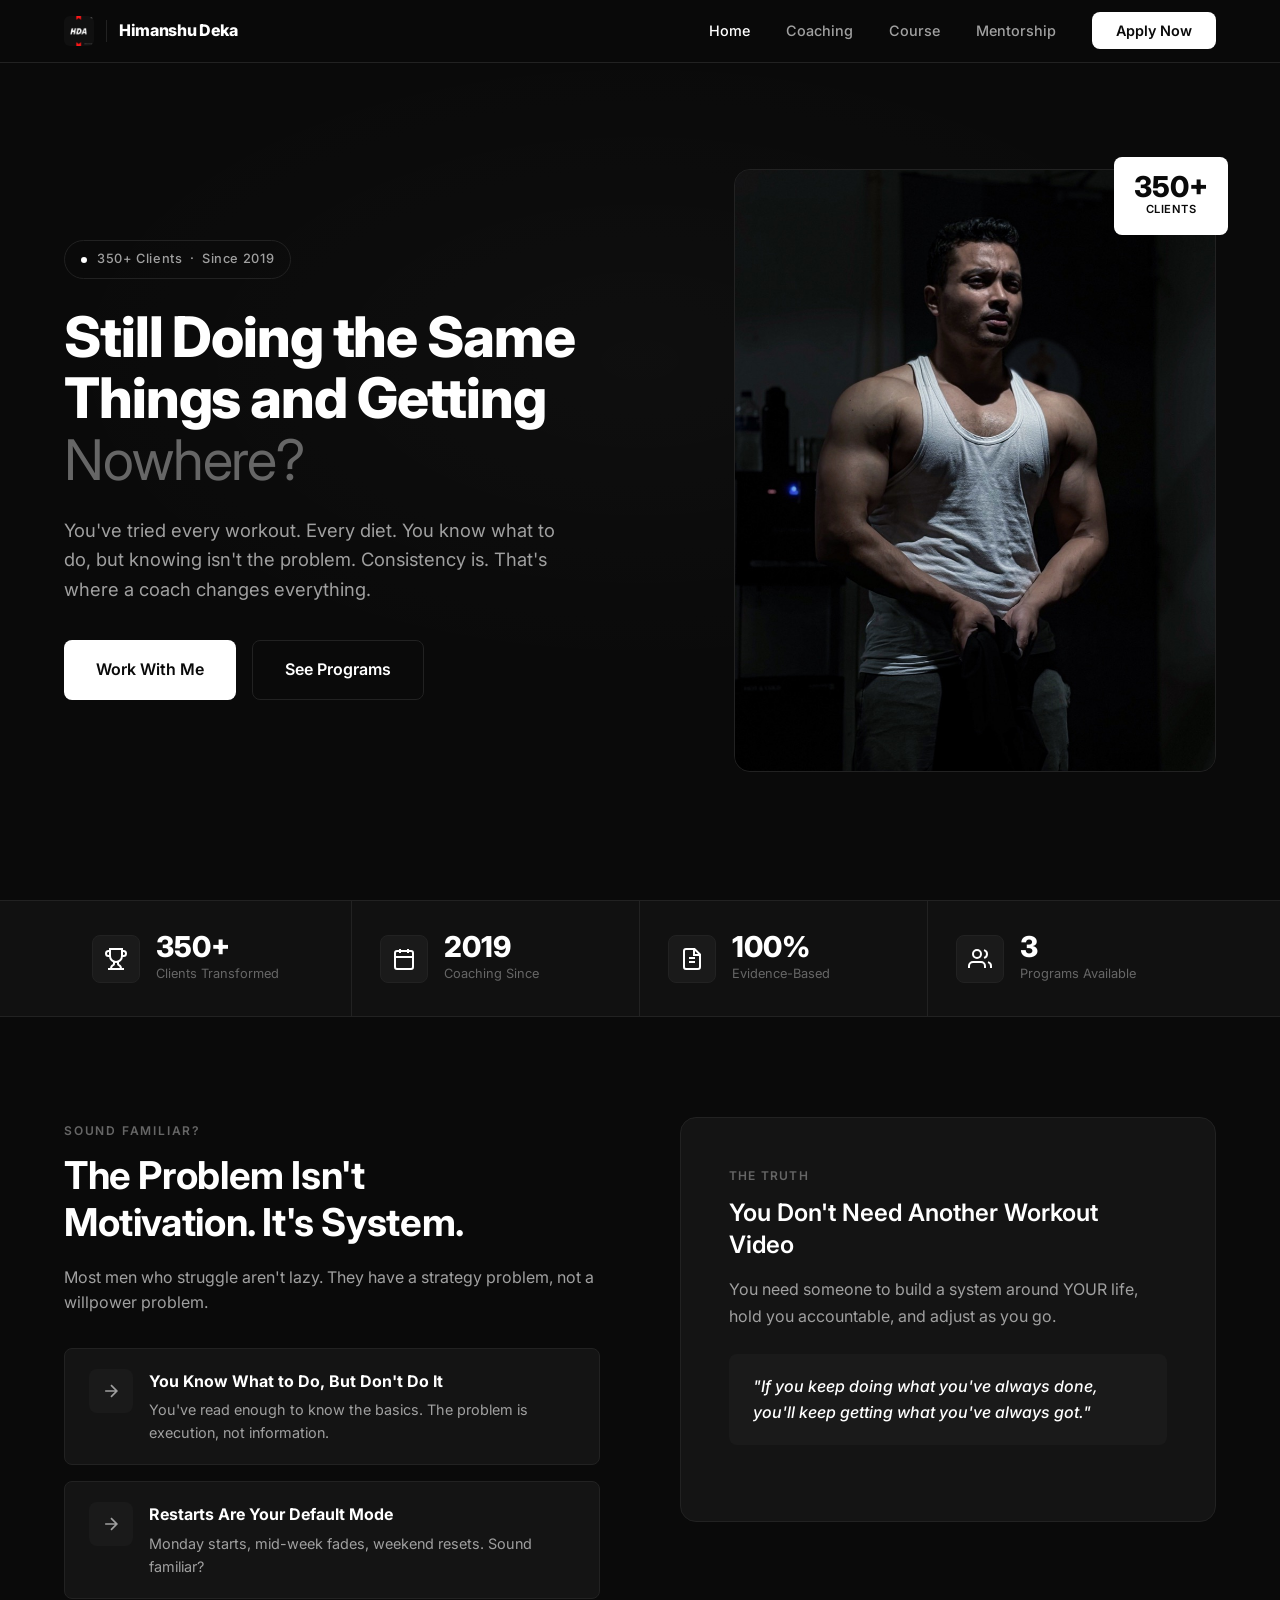
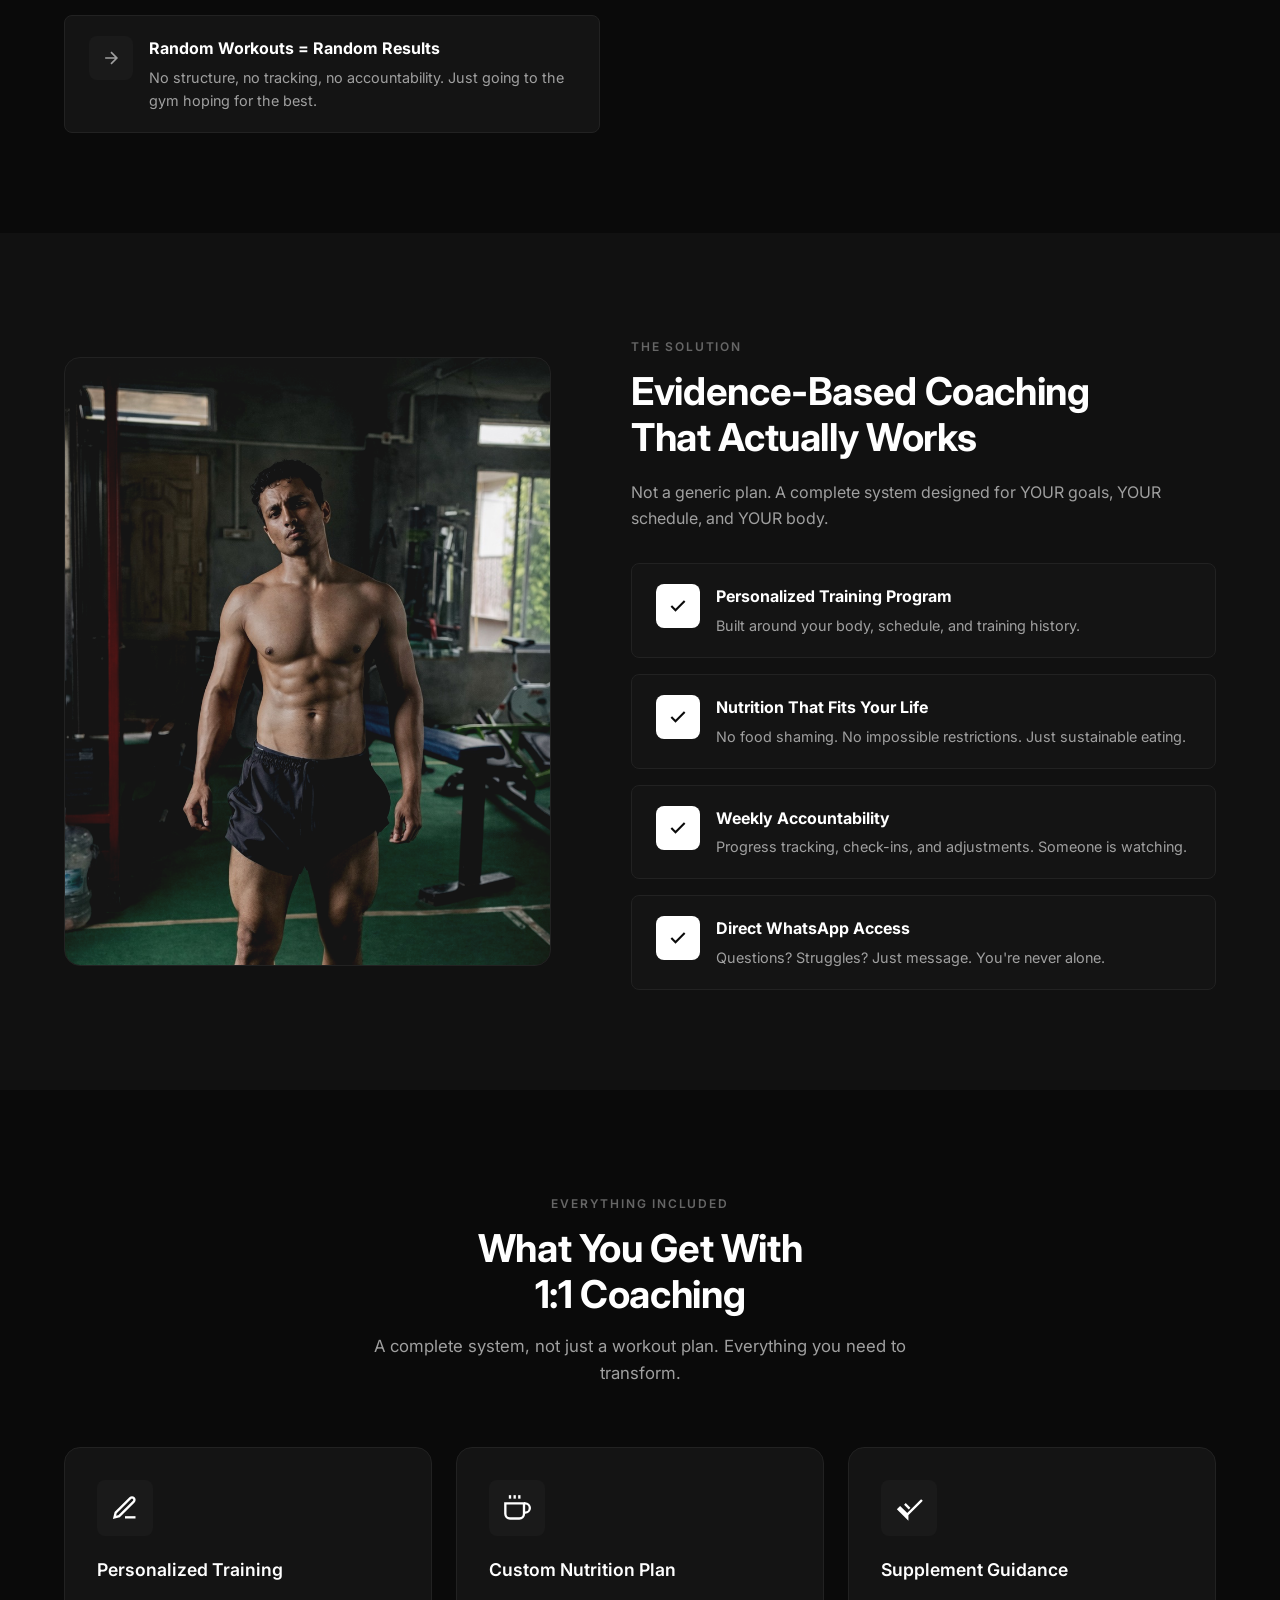
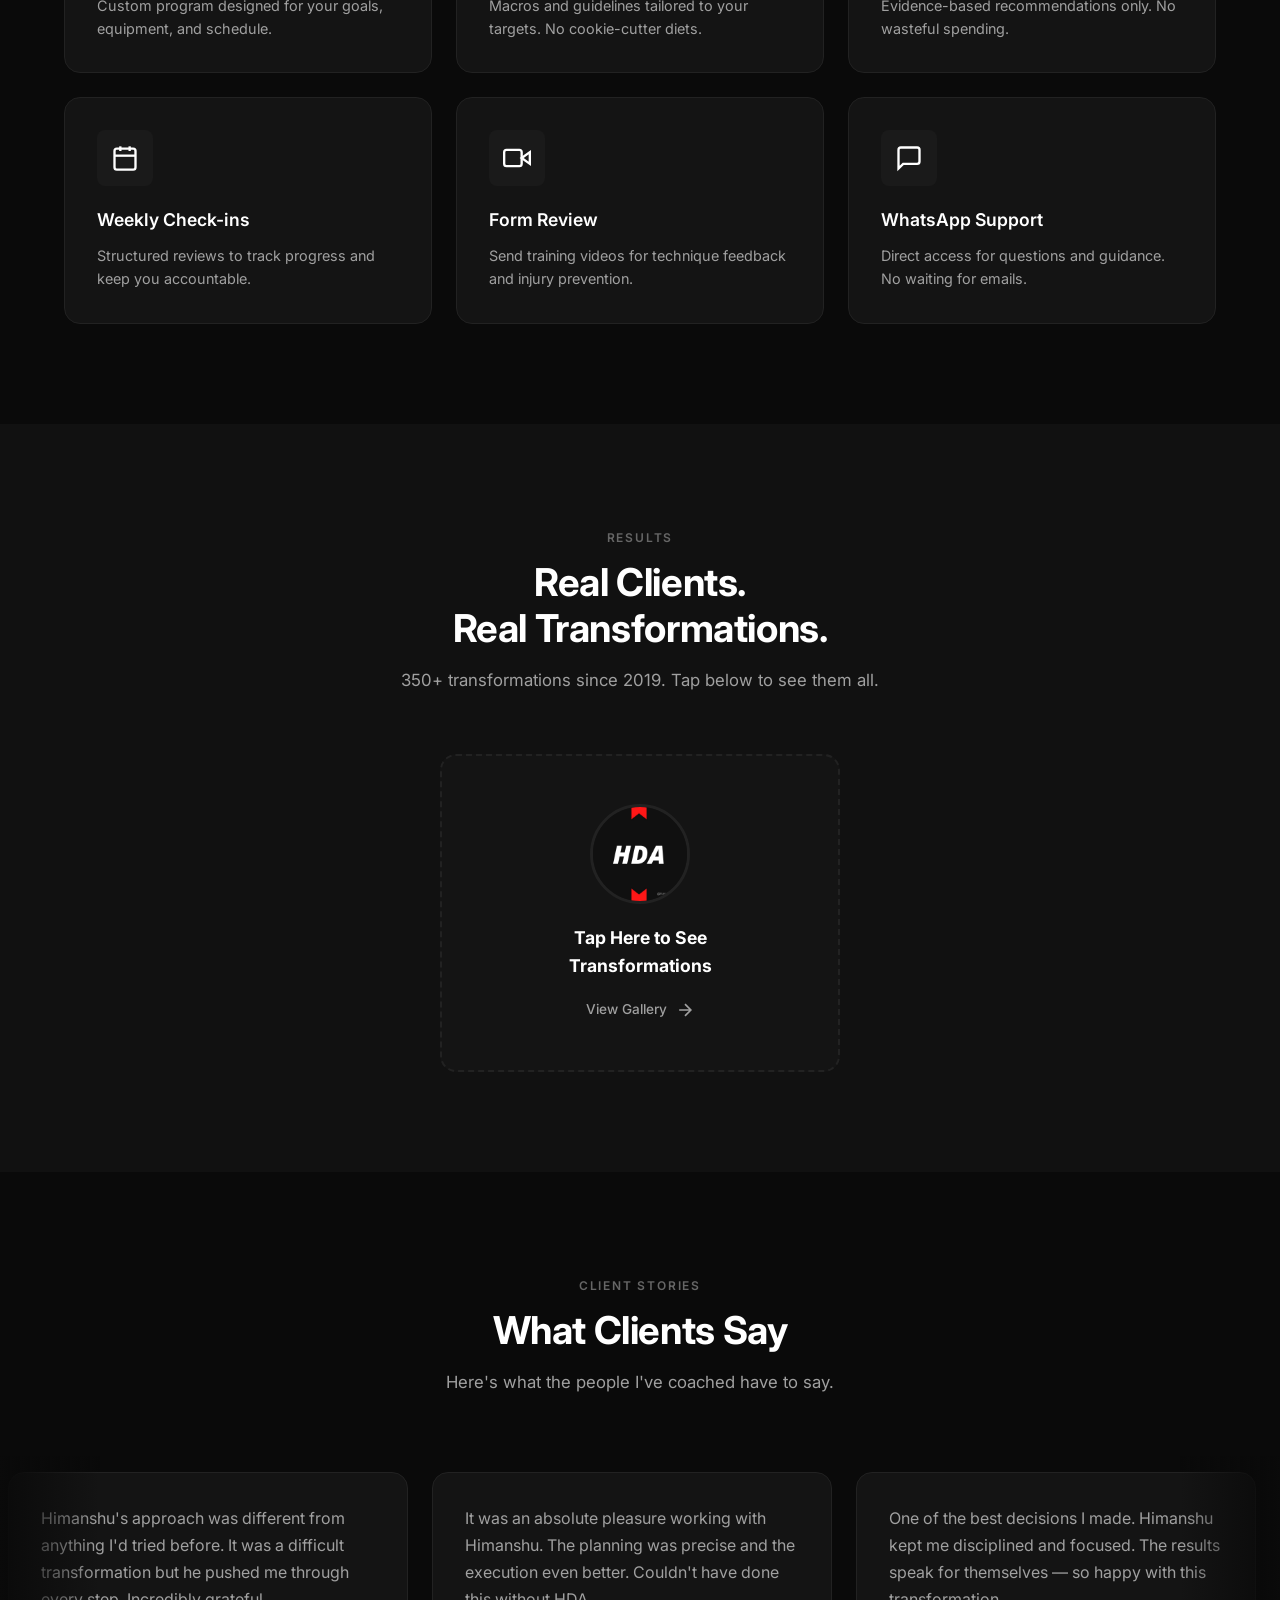
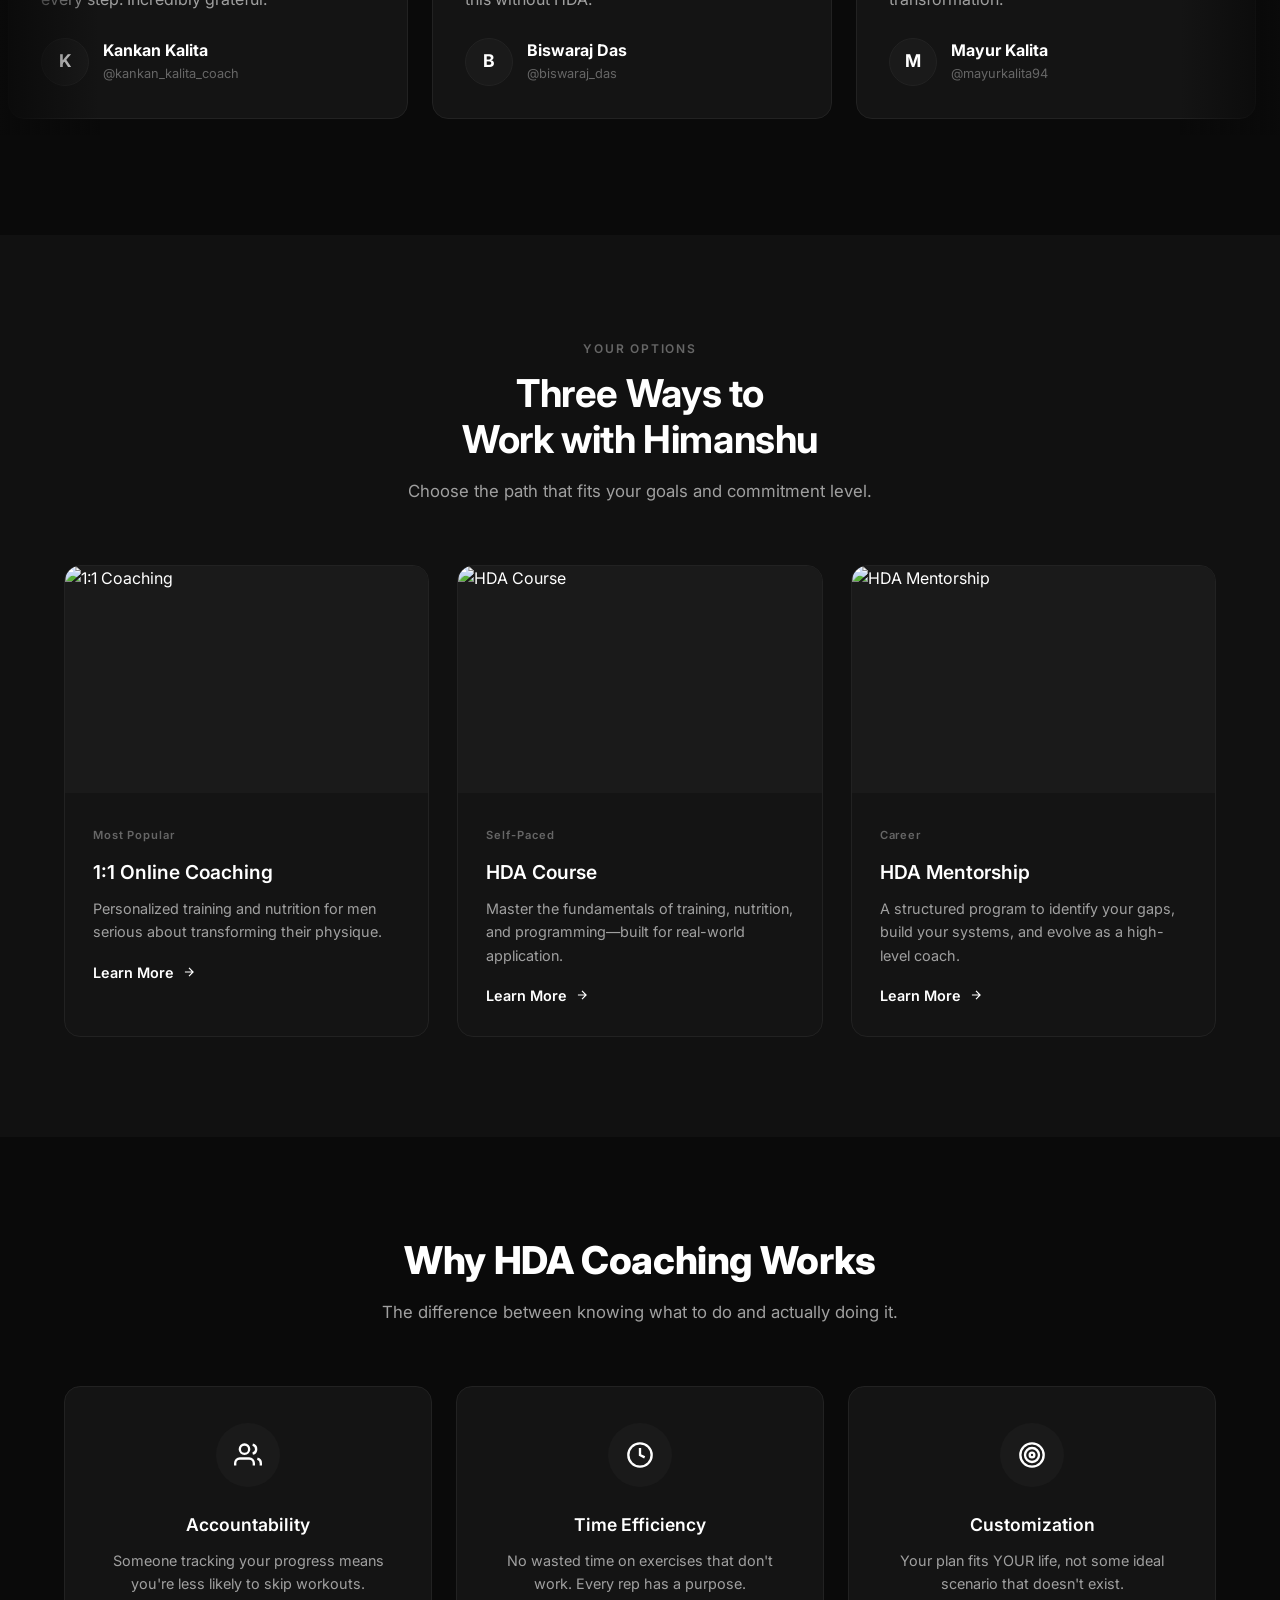
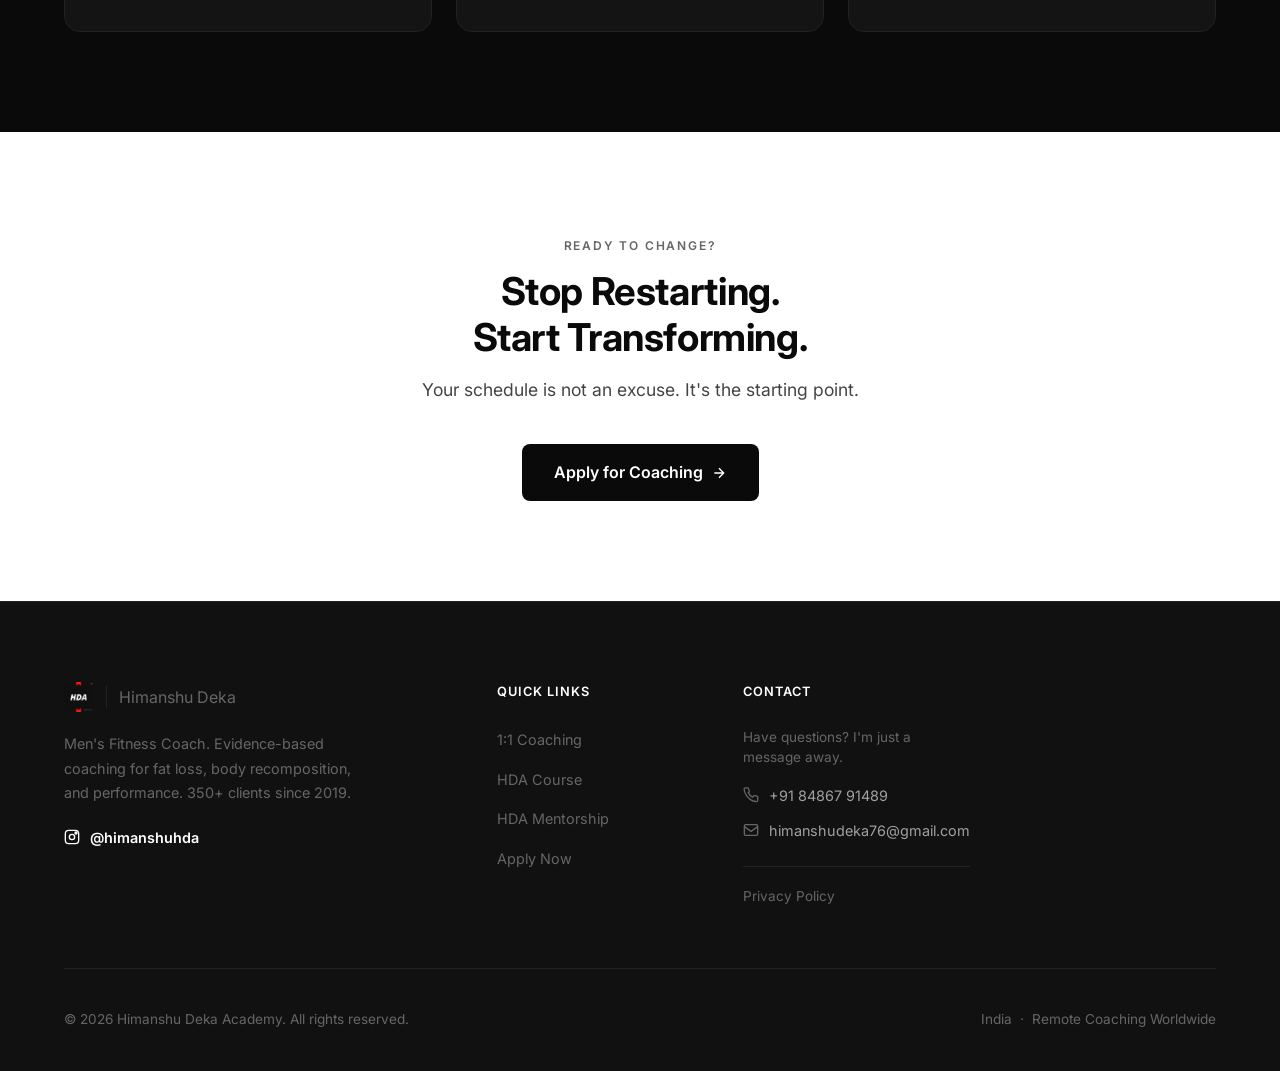
==== commit 48cbc9e9: "All apply buttons redirect directly to Google Forms Co-Authored-By: Claude Sonnet 4.6 <noreply@anthr" ====
--- a/index.html
+++ b/index.html
@@ -77,7 +77,7 @@
         <li><a href="coaching.html">Coaching</a></li>
         <li><a href="course.html">Course</a></li>
         <li><a href="mentorship.html">Mentorship</a></li>
-        <li><a href="#" onclick="openApplyModal();return false;" class="nav-cta">Apply Now</a></li>
+        <li><a href="#" onclick="openFormDirect();return false;" class="nav-cta">Apply Now</a></li>
       </ul>
       <button class="hamburger" id="hamburger" aria-label="Menu"><span></span><span></span><span></span></button>
     </div>
@@ -88,7 +88,7 @@
       <a href="coaching.html">Coaching</a>
       <a href="course.html">Course</a>
       <a href="mentorship.html">Mentorship</a>
-      <a href="#" onclick="openApplyModal();return false;" class="mm-cta">Apply Now</a>
+      <a href="#" onclick="openFormDirect();return false;" class="mm-cta">Apply Now</a>
     </div>
 
   <!-- HERO -->
@@ -631,7 +631,7 @@
             <li><a href="coaching.html">1:1 Coaching</a></li>
             <li><a href="course.html">HDA Course</a></li>
             <li><a href="mentorship.html">HDA Mentorship</a></li>
-            <li><a href="#" onclick="openApplyModal();return false;">Apply Now</a></li>
+            <li><a href="#" onclick="openFormDirect();return false;">Apply Now</a></li>
           </ul>
         </div>
         <div class="footer-col">
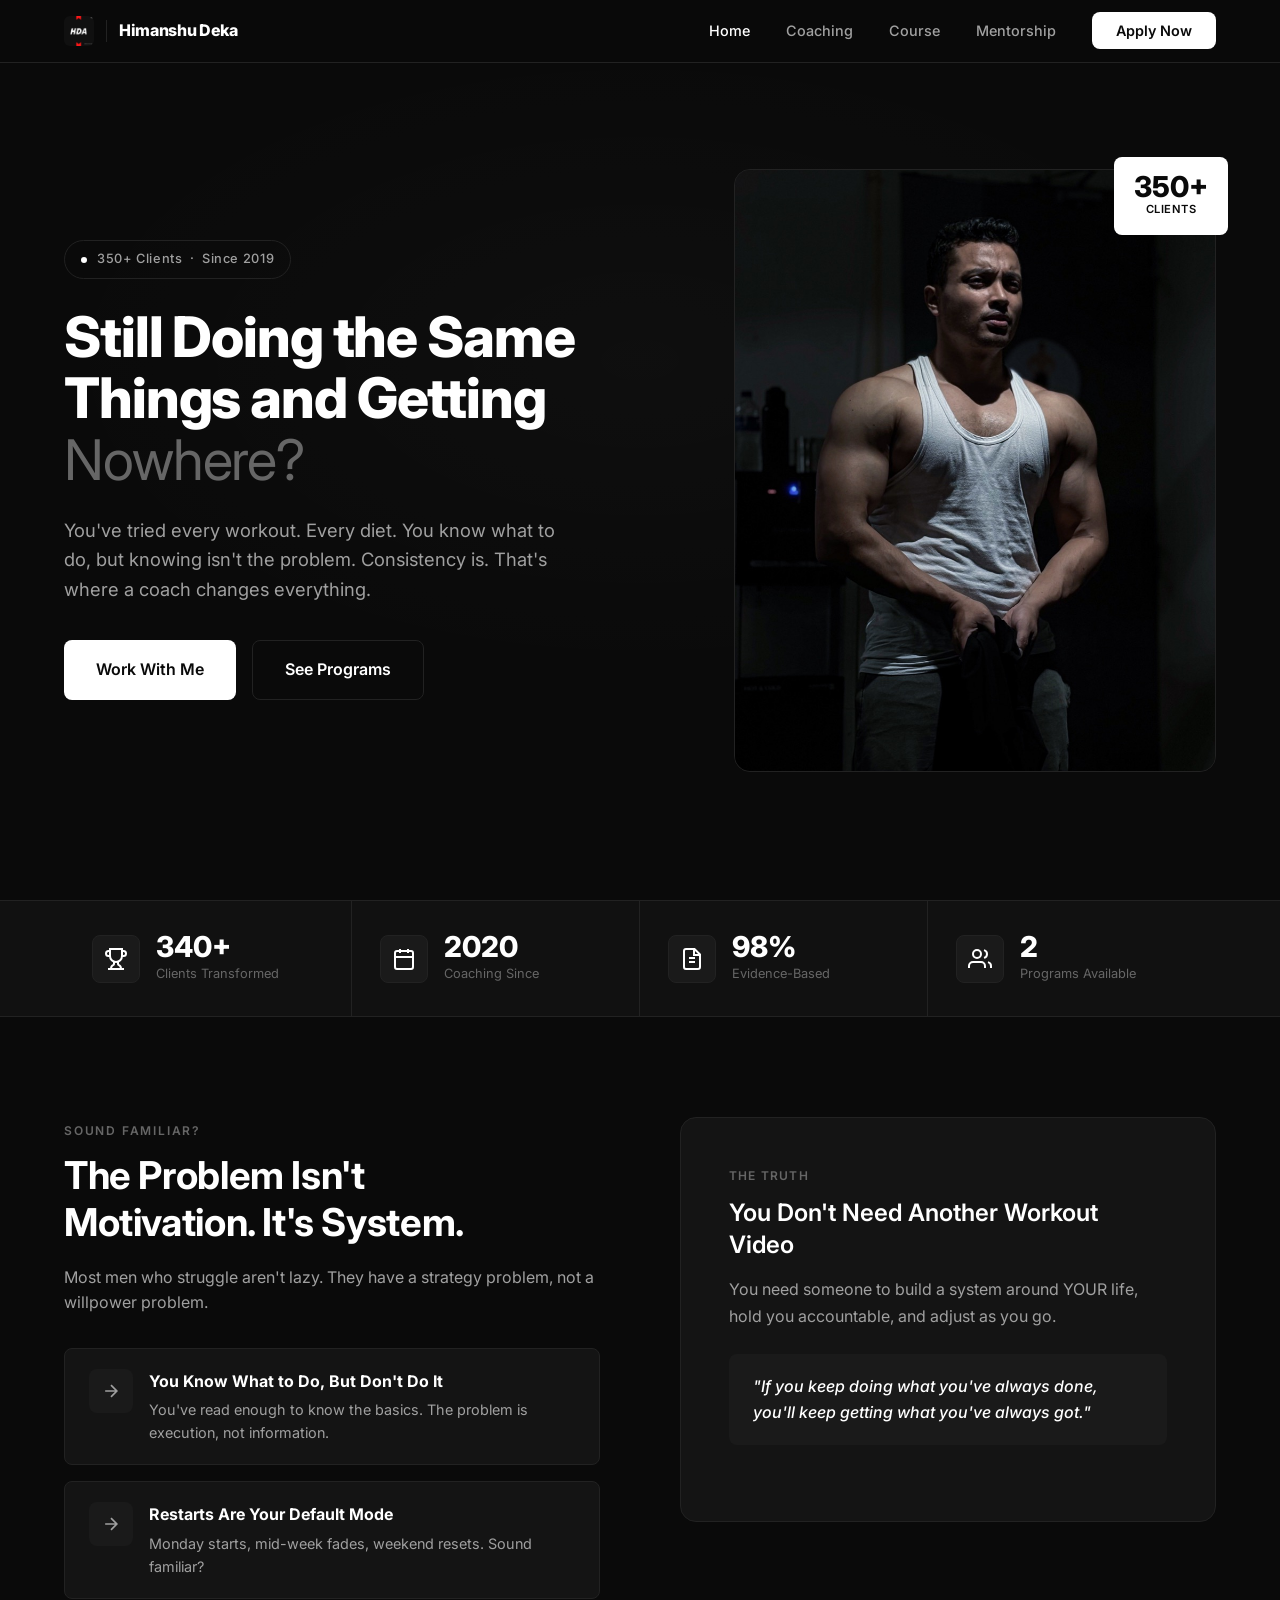
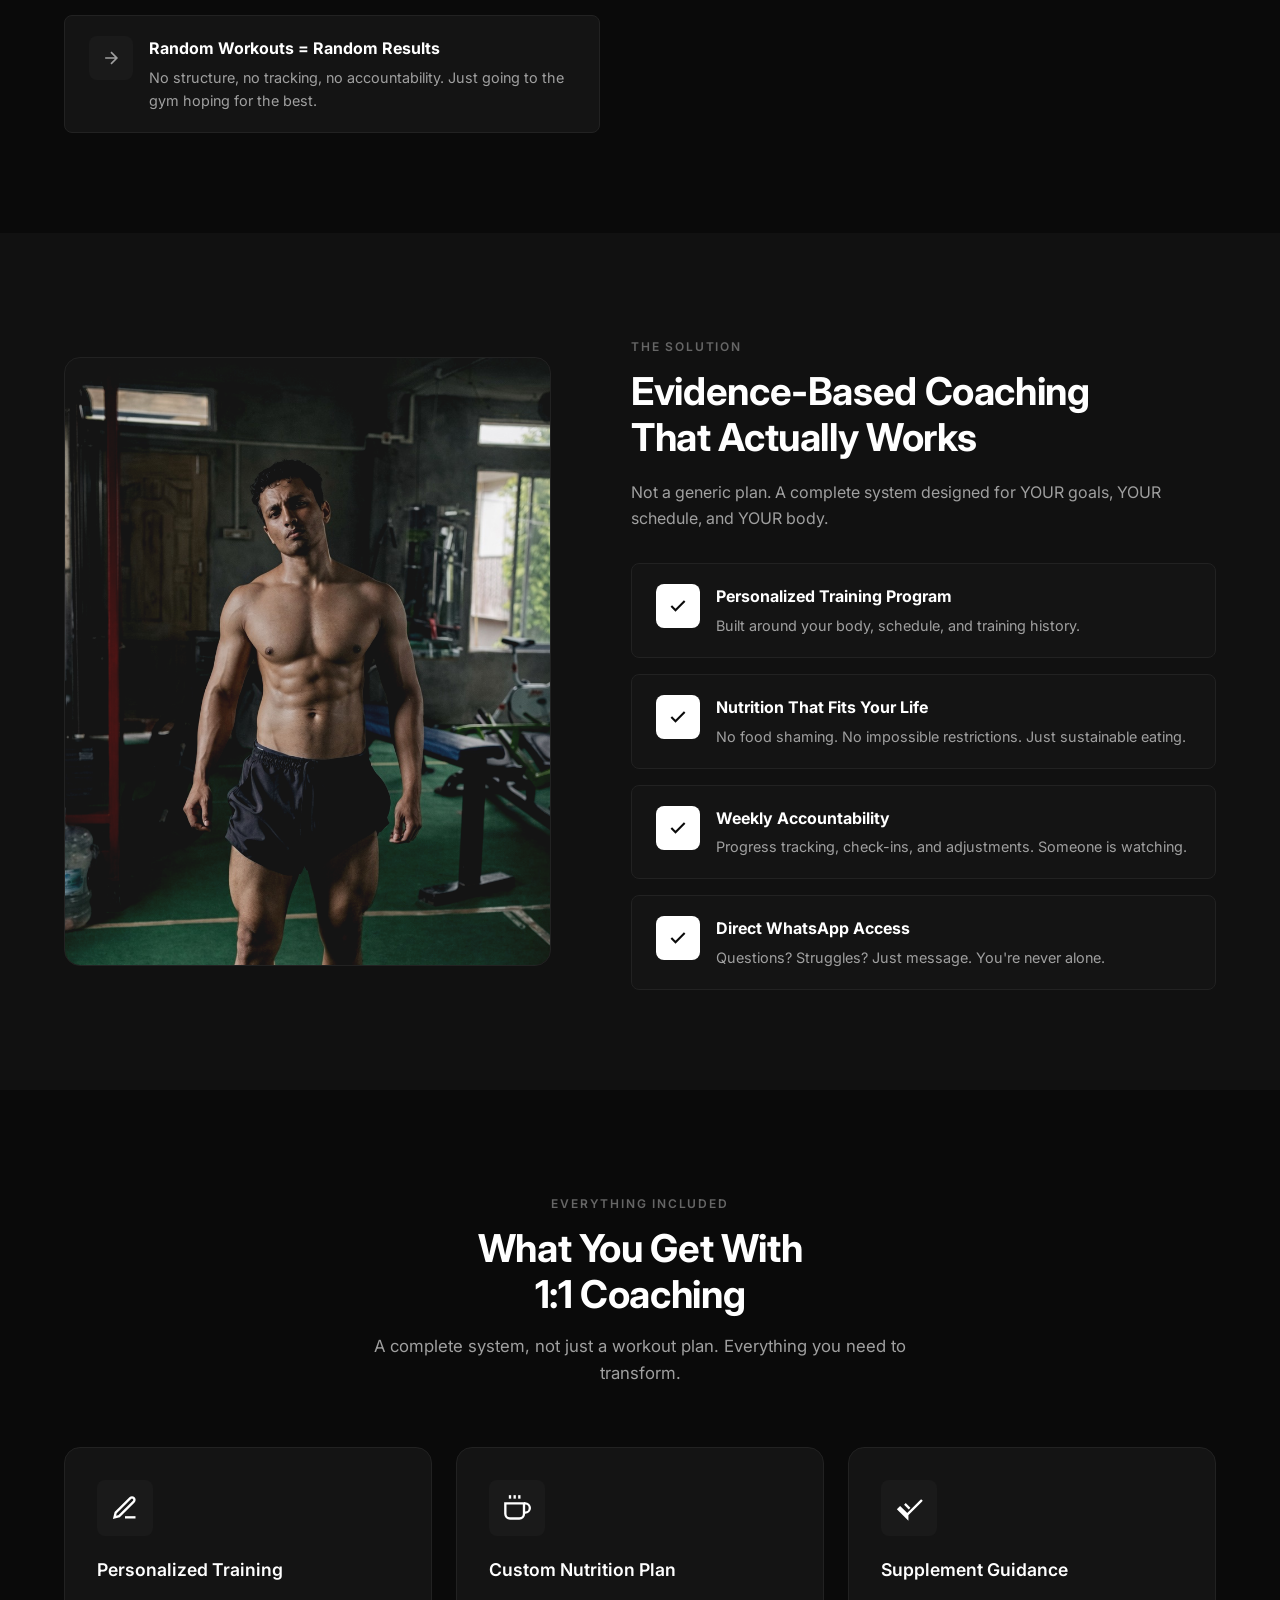
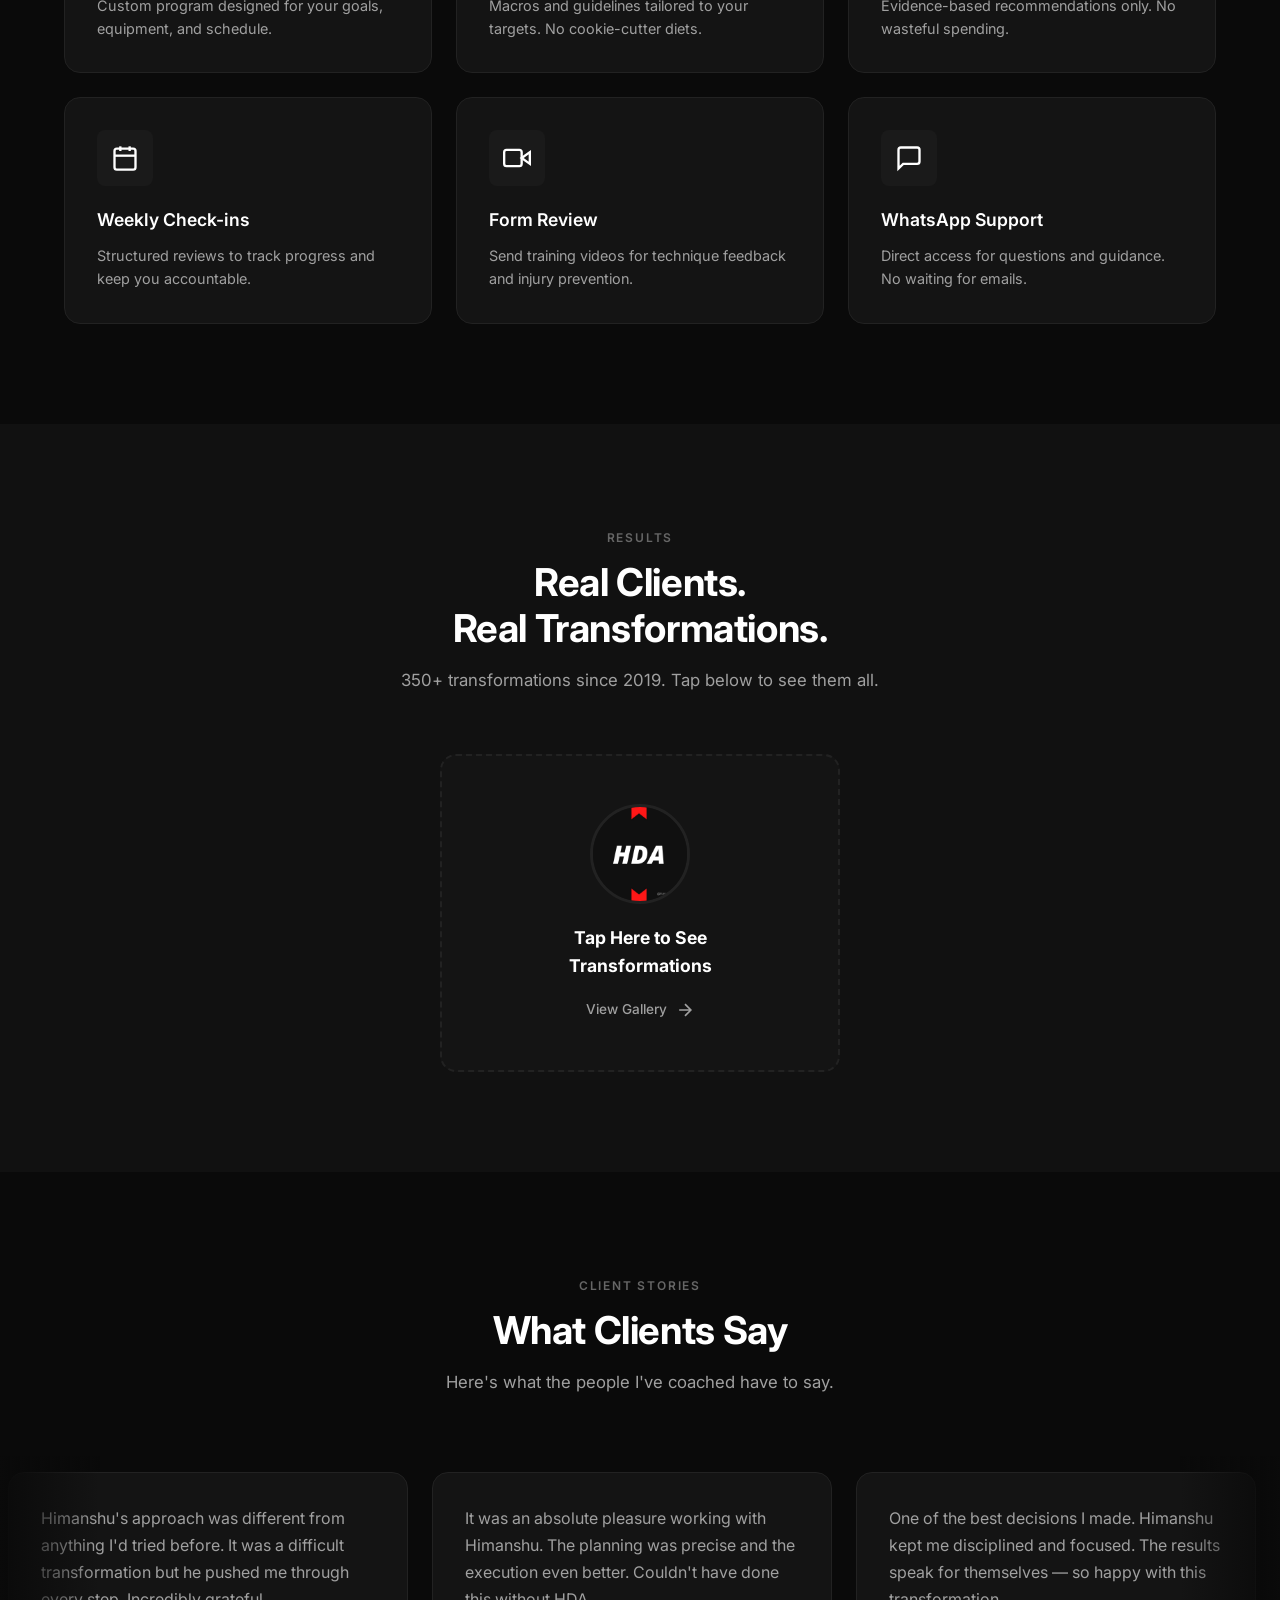
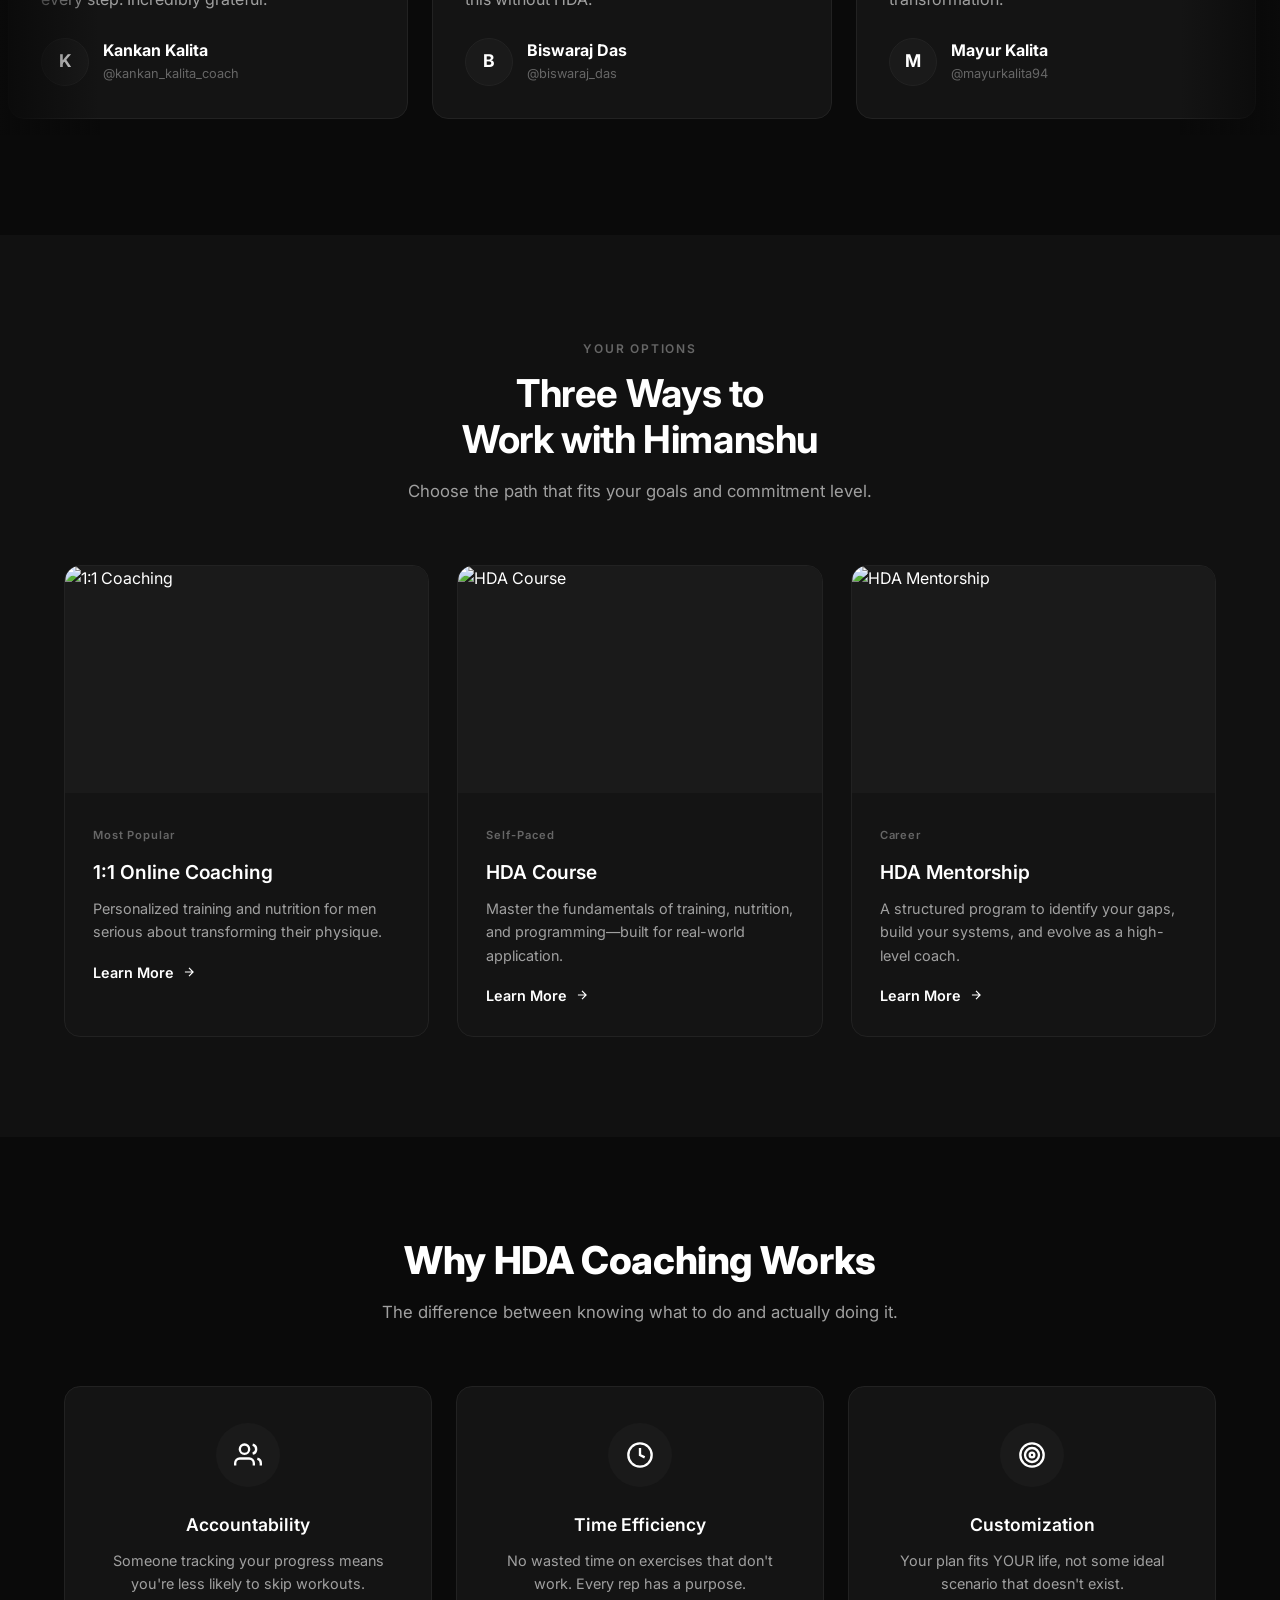
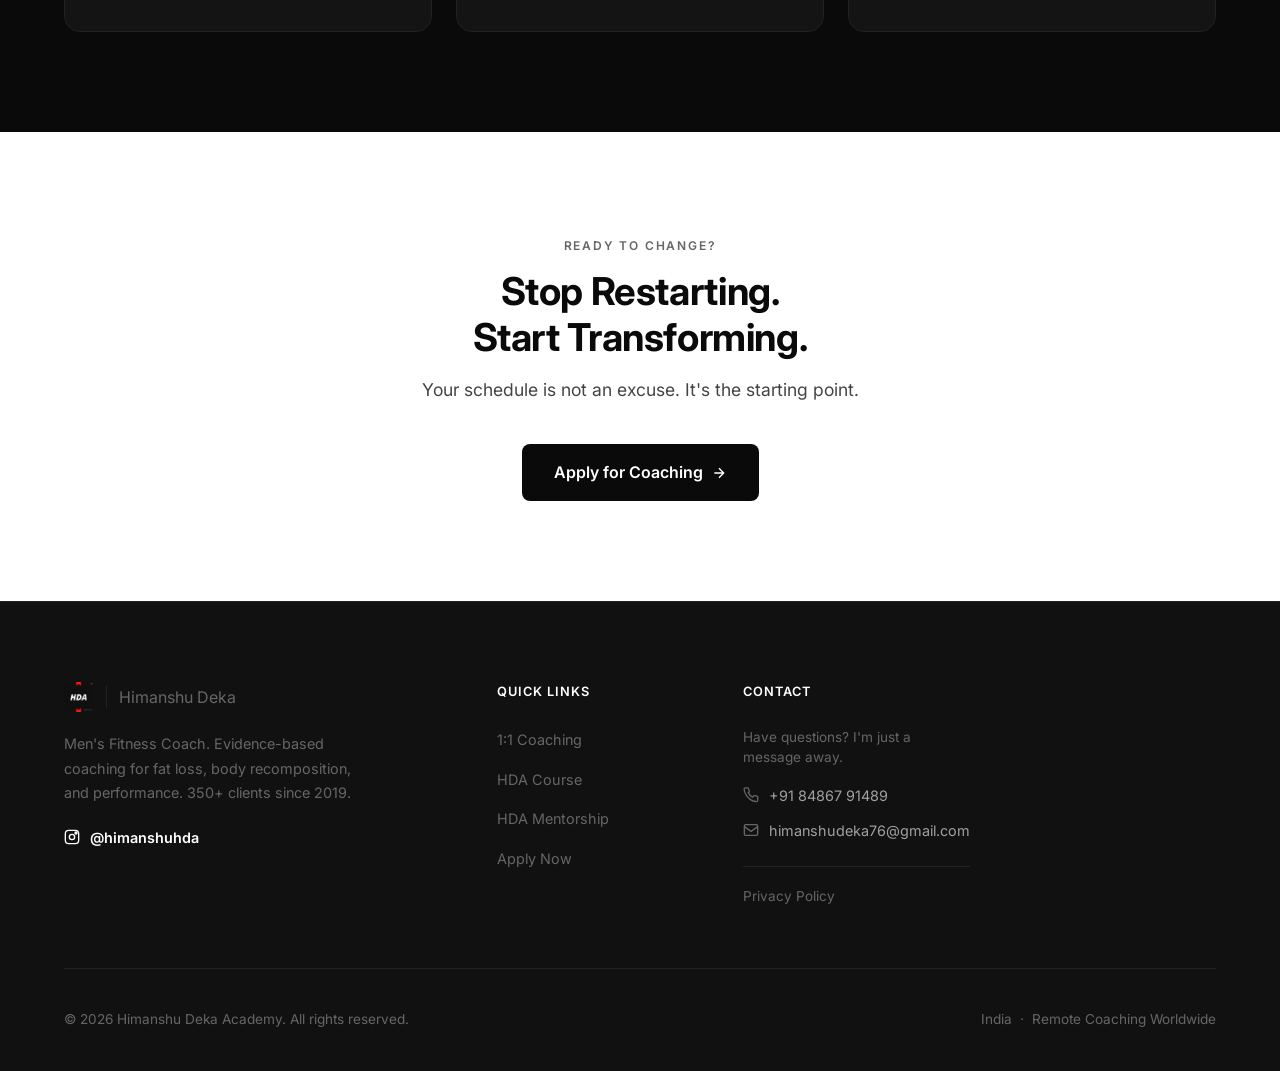
==== commit 99e8e921: "Restore modal with WhatsApp, Call, and Fill Out Form options Fill Out Form button opens Google Form " ====
--- a/index.html
+++ b/index.html
@@ -77,7 +77,7 @@
         <li><a href="coaching.html">Coaching</a></li>
         <li><a href="course.html">Course</a></li>
         <li><a href="mentorship.html">Mentorship</a></li>
-        <li><a href="#" onclick="openFormDirect();return false;" class="nav-cta">Apply Now</a></li>
+        <li><a href="#" onclick="openApplyModal();return false;" class="nav-cta">Apply Now</a></li>
       </ul>
       <button class="hamburger" id="hamburger" aria-label="Menu"><span></span><span></span><span></span></button>
     </div>
@@ -88,7 +88,7 @@
       <a href="coaching.html">Coaching</a>
       <a href="course.html">Course</a>
       <a href="mentorship.html">Mentorship</a>
-      <a href="#" onclick="openFormDirect();return false;" class="mm-cta">Apply Now</a>
+      <a href="#" onclick="openApplyModal();return false;" class="mm-cta">Apply Now</a>
     </div>
 
   <!-- HERO -->
@@ -111,7 +111,7 @@
             Consistency is. That's where a coach changes everything.
           </p>
           <div class="hero-actions fade-in fade-in-delay-3">
-            <a href="#" onclick="openFormDirect();return false;" class="btn btn-primary btn-lg">Work With Me</a>
+            <a href="#" onclick="openApplyModal();return false;" class="btn btn-primary btn-lg">Work With Me</a>
             <a href="#programs" class="btn btn-outline btn-lg">See Programs</a>
           </div>
         </div>
@@ -403,7 +403,7 @@
         <div class="transform-modal-item"><img src="images/t-j16.jpg" alt="Transformation" loading="lazy" /></div>
         <div class="transform-modal-item"><img src="images/t-j17.jpg" alt="Transformation" loading="lazy" /></div>
         <div class="transform-modal-item"><img src="images/t-j18.jpg" alt="Transformation" loading="lazy" /></div>
-        <div class="transform-modal-item transform-modal-cta-card" onclick="closeTransformModal();openFormDirect();">
+        <div class="transform-modal-item transform-modal-cta-card" onclick="closeTransformModal();openApplyModal();">
           <span class="cta-icon">
             <svg width="32" height="32" viewBox="0 0 24 24" fill="none" stroke="currentColor" stroke-width="2">
               <path d="M13 2L3 14h9l-1 8 10-12h-9l1-8z"/>
@@ -416,7 +416,7 @@
       </div>
       <div class="transform-modal-cta">
         <p>Ready to write your own transformation story?</p>
-        <a href="#" onclick="closeTransformModal();openFormDirect();return false;" class="btn btn-primary">Apply for Coaching</a>
+        <a href="#" onclick="closeTransformModal();openApplyModal();return false;" class="btn btn-primary">Apply for Coaching</a>
       </div>
     </div>
   </div>
@@ -605,7 +605,7 @@
       <span class="section-label fade-in">Ready to Change?</span>
       <h2 class="fade-in">Stop Restarting.<br/>Start Transforming.</h2>
       <p class="fade-in">Your schedule is not an excuse. It's the starting point.</p>
-      <a href="#" onclick="openFormDirect();return false;" class="btn btn-primary btn-lg fade-in">Apply for Coaching <svg width="16" height="16" viewBox="0 0 24 24" fill="none" stroke="currentColor" stroke-width="2"><path d="M5 12h14M12 5l7 7-7 7"/></svg></a>
+      <a href="#" onclick="openApplyModal();return false;" class="btn btn-primary btn-lg fade-in">Apply for Coaching <svg width="16" height="16" viewBox="0 0 24 24" fill="none" stroke="currentColor" stroke-width="2"><path d="M5 12h14M12 5l7 7-7 7"/></svg></a>
     </div>
   </section>
 
@@ -631,7 +631,7 @@
             <li><a href="coaching.html">1:1 Coaching</a></li>
             <li><a href="course.html">HDA Course</a></li>
             <li><a href="mentorship.html">HDA Mentorship</a></li>
-            <li><a href="#" onclick="openFormDirect();return false;">Apply Now</a></li>
+            <li><a href="#" onclick="openApplyModal();return false;">Apply Now</a></li>
           </ul>
         </div>
         <div class="footer-col">
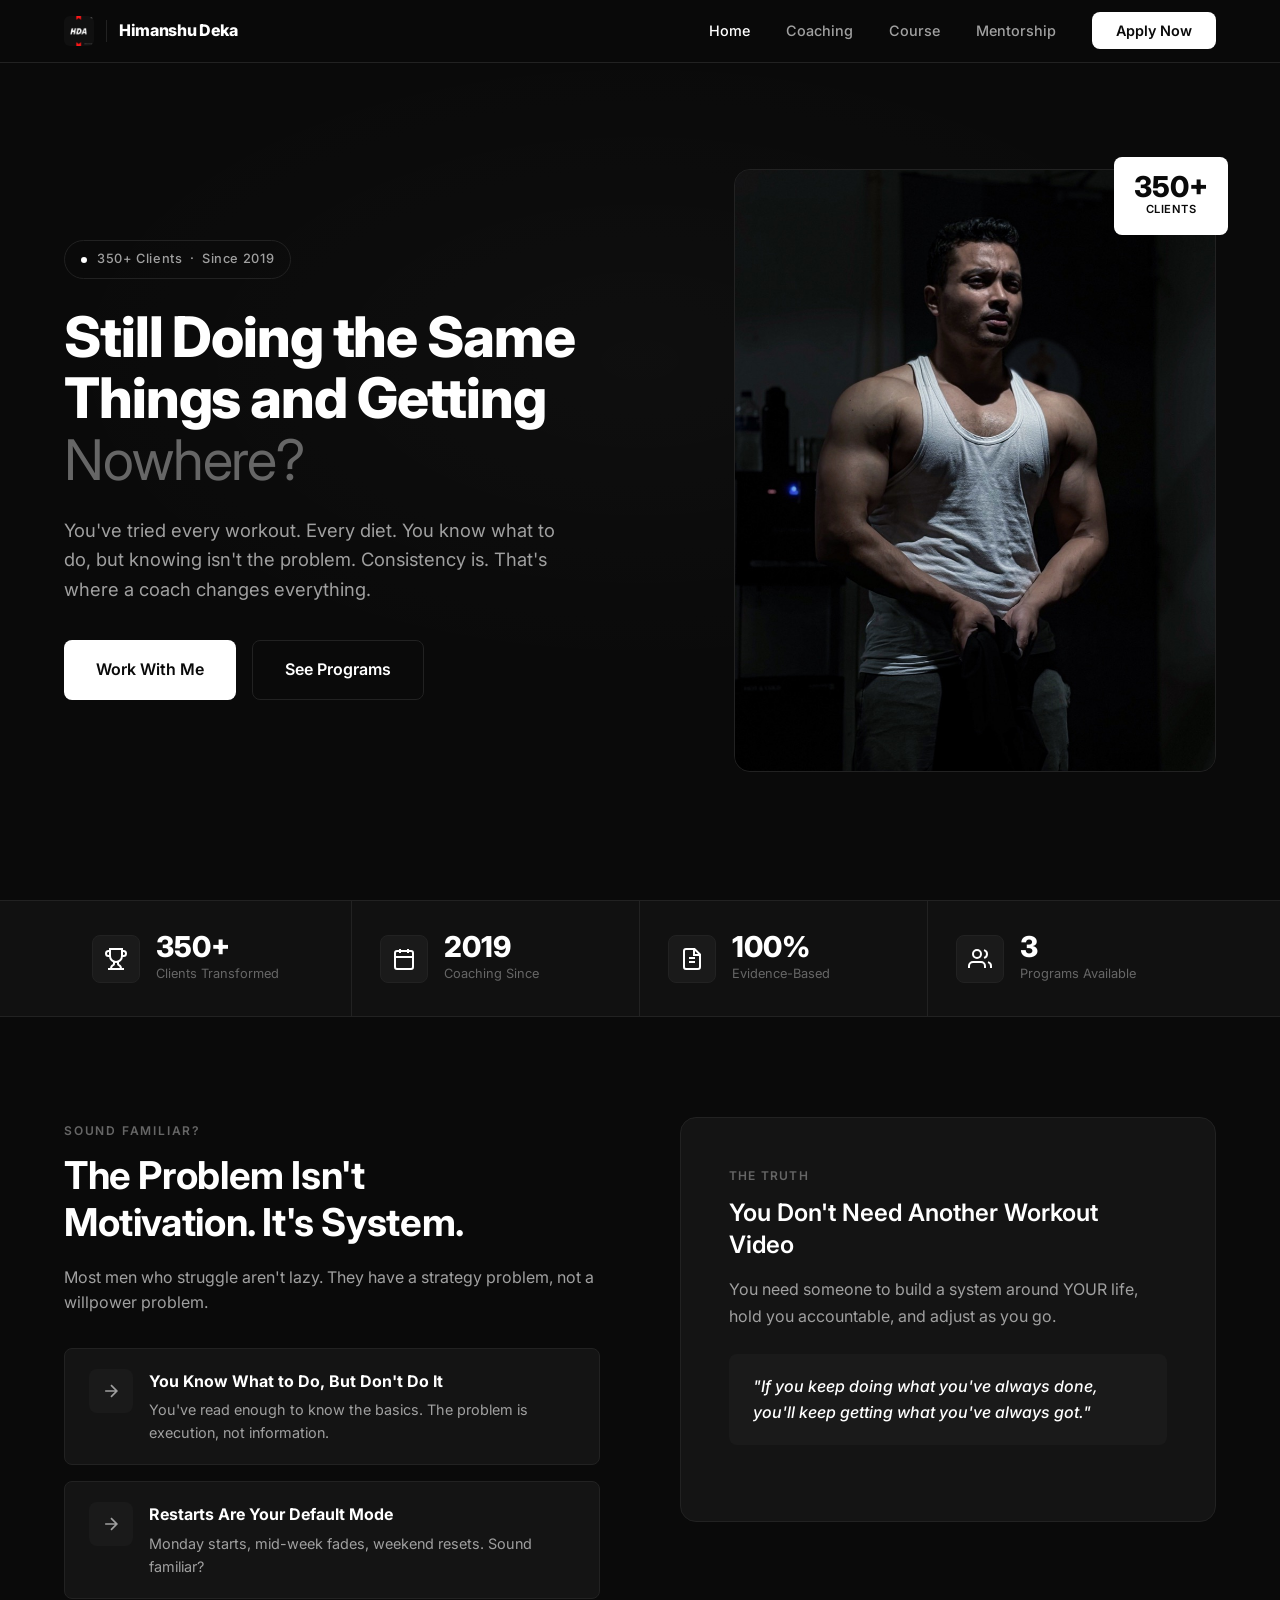
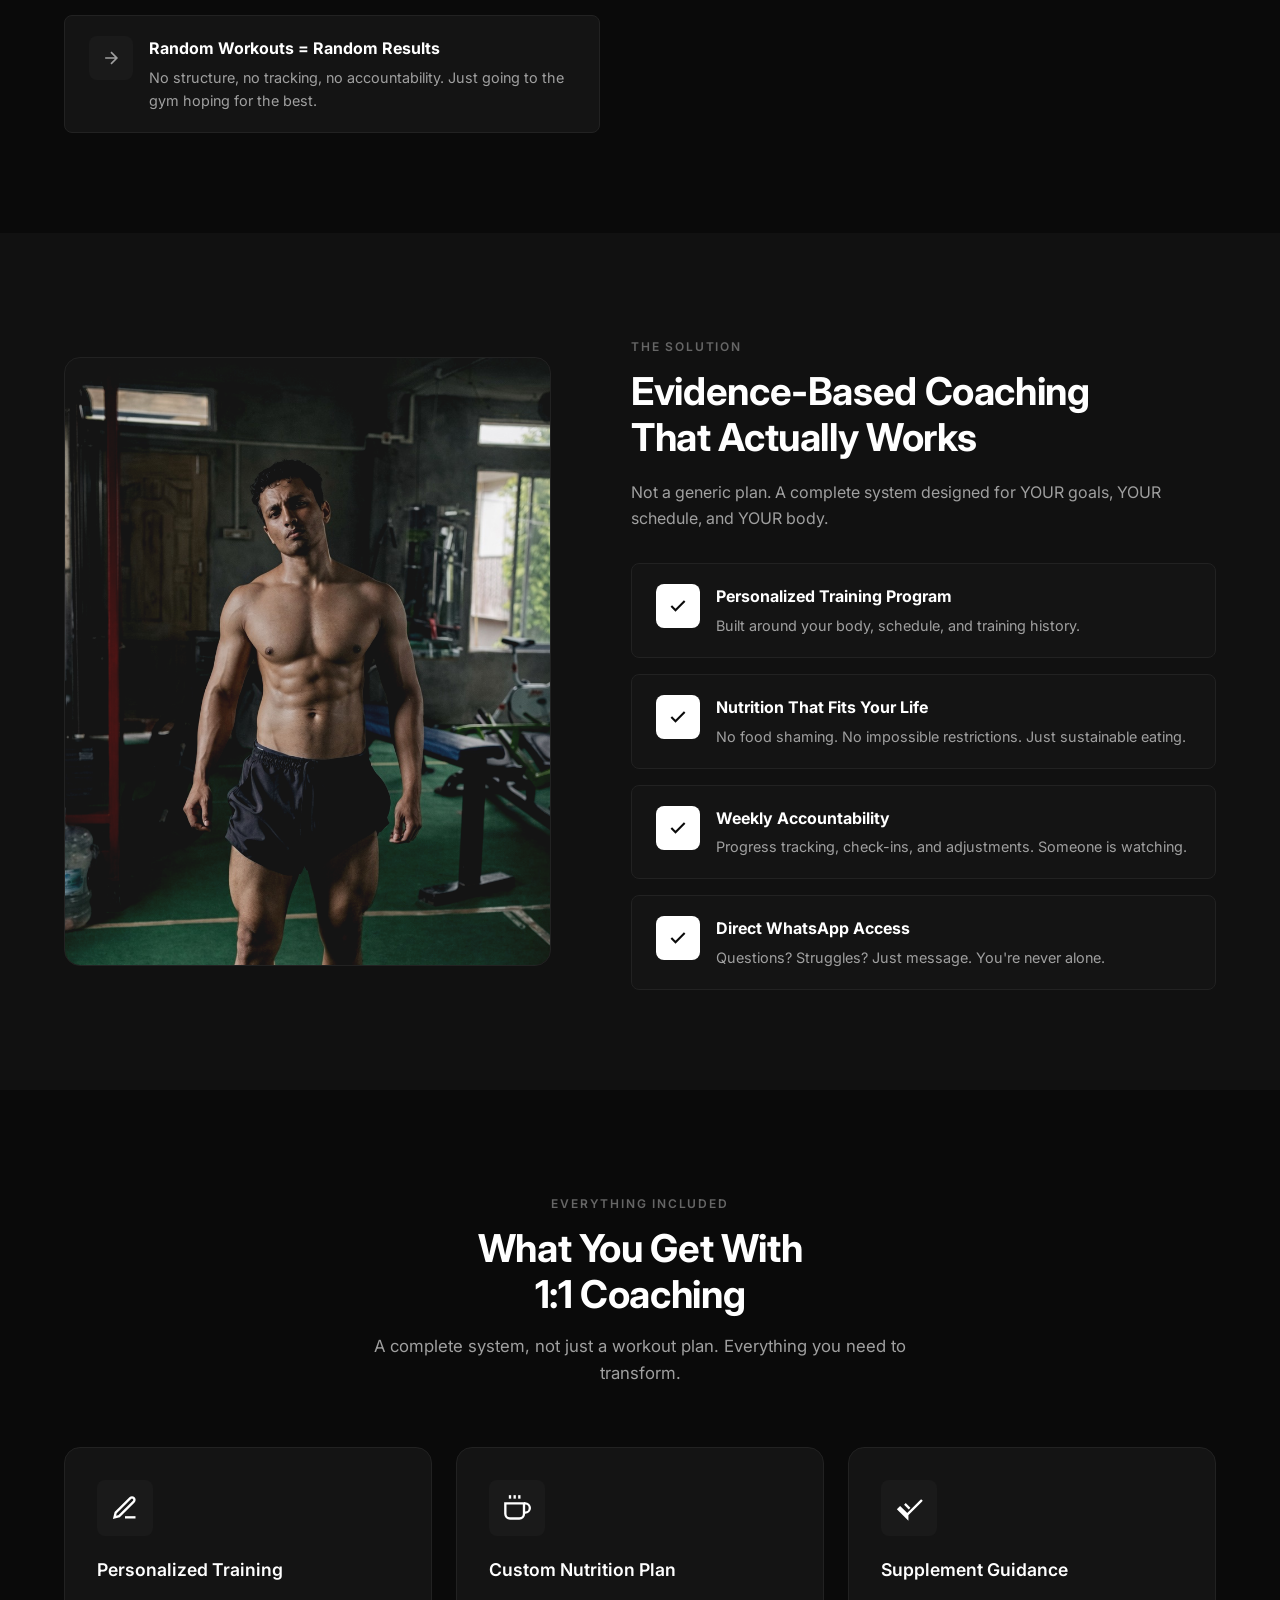
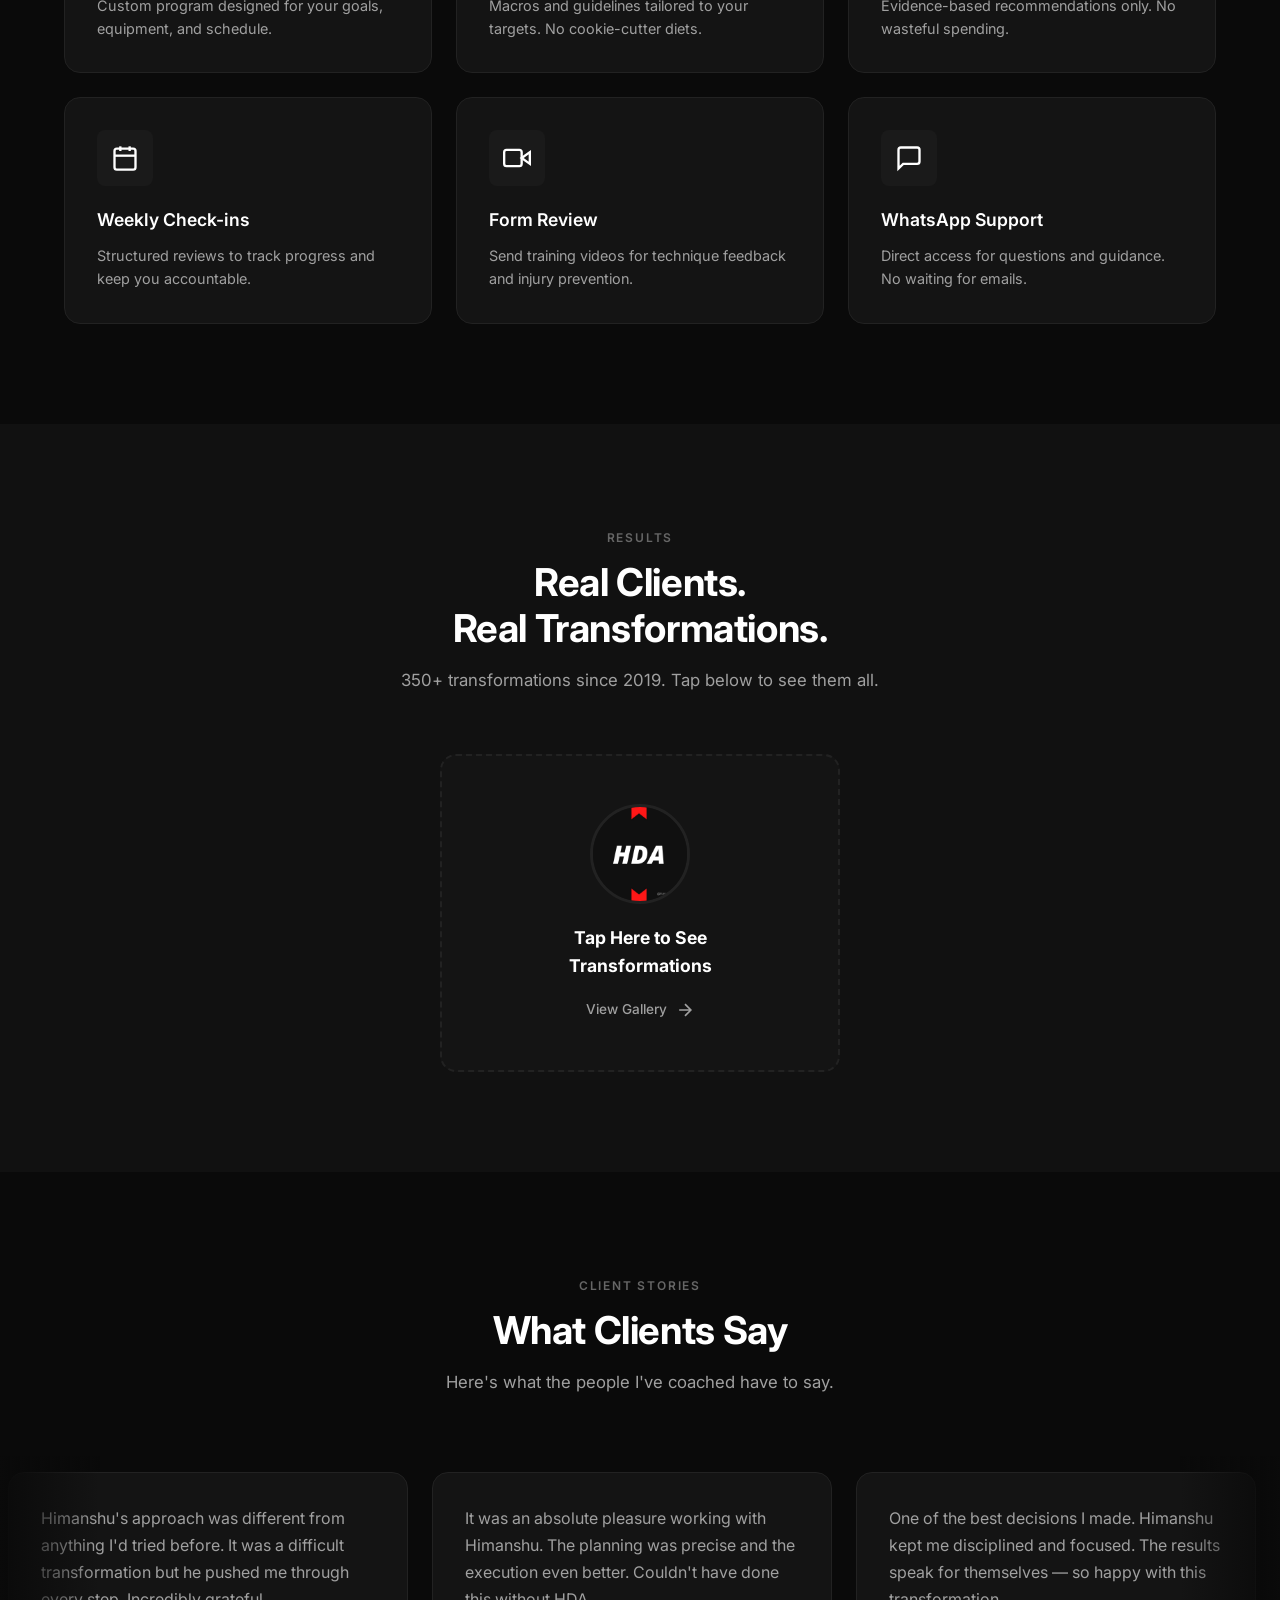
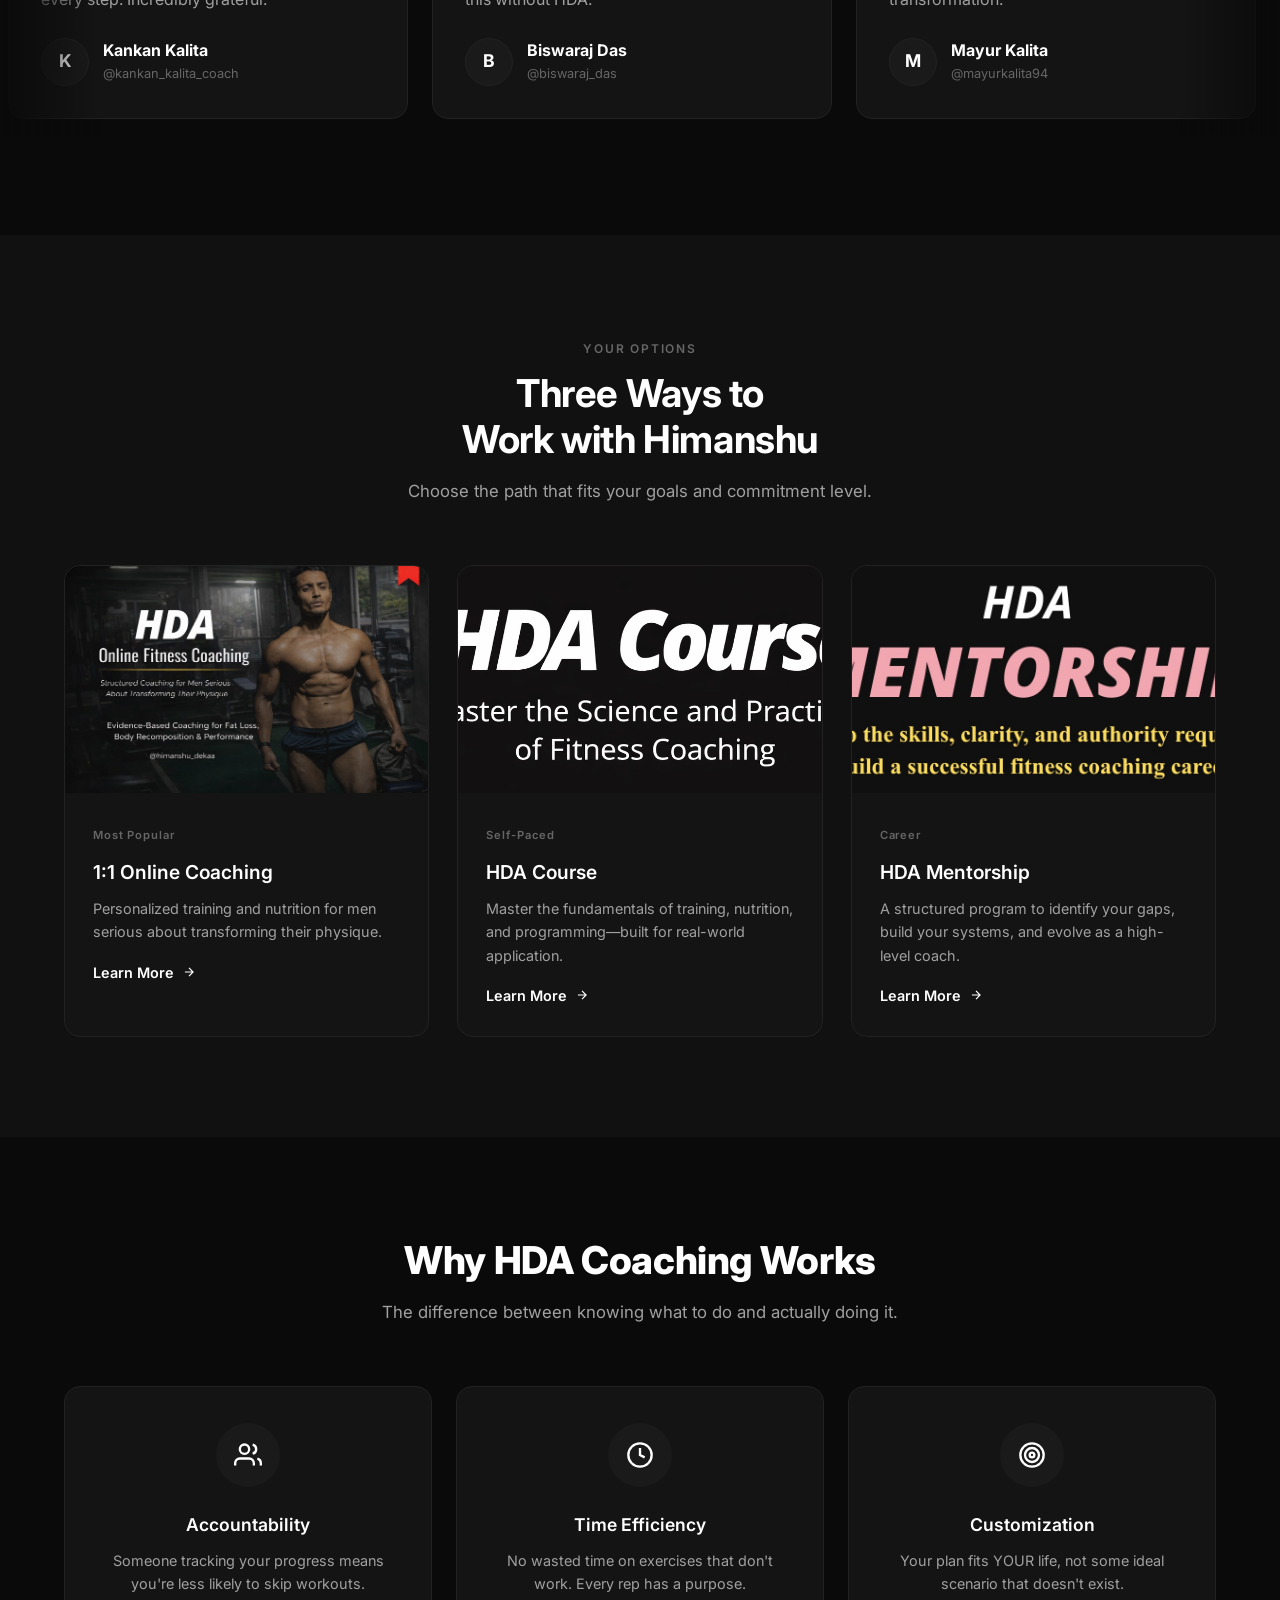
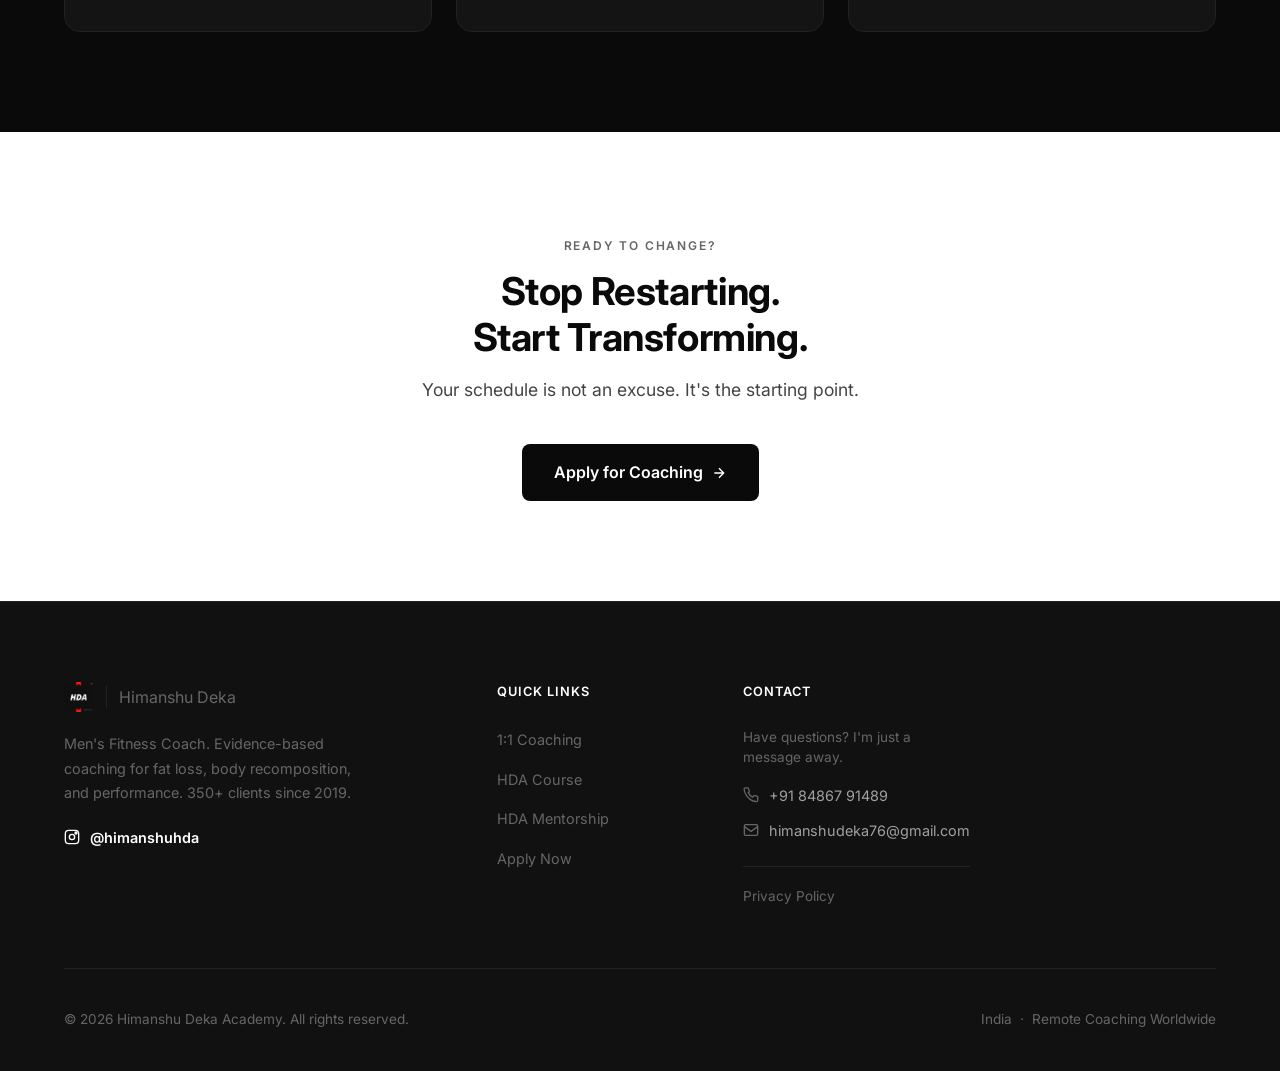
==== commit defc1630: "Replace placeholder images with real program images on homepage Co-Authored-By: Claude Sonnet 4.6 <n" ====
--- a/index.html
+++ b/index.html
@@ -531,7 +531,7 @@
       <div class="prog-grid">
         <div class="prog-card fade-in">
           <div class="prog-card-img">
-            <img src="https://images.unsplash.com/photo-1571019614242-c5c5dee9f50b?w=800&q=80" alt="1:1 Coaching" loading="eager" />
+            <img src="images/prog-coaching.jpg" alt="1:1 Coaching" loading="eager" />
           </div>
           <div class="prog-card-body">
             <span class="prog-card-tag">Most Popular</span>
@@ -542,7 +542,7 @@
         </div>
         <div class="prog-card fade-in">
           <div class="prog-card-img">
-            <img src="https://images.unsplash.com/photo-1456513080510-7bf3a84b82f8" alt="HDA Course" loading="lazy" />
+            <img src="images/prog-course.jpg" alt="HDA Course" loading="lazy" />
           </div>
           <div class="prog-card-body">
             <span class="prog-card-tag">Self-Paced</span>
@@ -553,7 +553,7 @@
         </div>
         <div class="prog-card fade-in">
           <div class="prog-card-img">
-            <img src="https://images.unsplash.com/photo-1552664730-d307ca884978" alt="HDA Mentorship" loading="lazy" />
+            <img src="images/prog-mentorship.jpg" alt="HDA Mentorship" loading="lazy" />
           </div>
           <div class="prog-card-body">
             <span class="prog-card-tag">Career</span>
--- a/css/style.css
+++ b/css/style.css
@@ -1013,6 +1013,14 @@
   color: var(--muted);
   margin-bottom: 1rem;
 }
+.page-eyebrow--highlight {
+  color: #0a0a0a;
+  background: #ffffff;
+  padding: 6px 14px;
+  border-radius: 100px;
+  letter-spacing: 0.1em;
+  font-weight: 700;
+}
 .page-hero h1 { margin-bottom: 20px; }
 .page-hero-sub { max-width: 580px; margin: 0 auto; font-size: 1.1rem; color: var(--text2); }
 
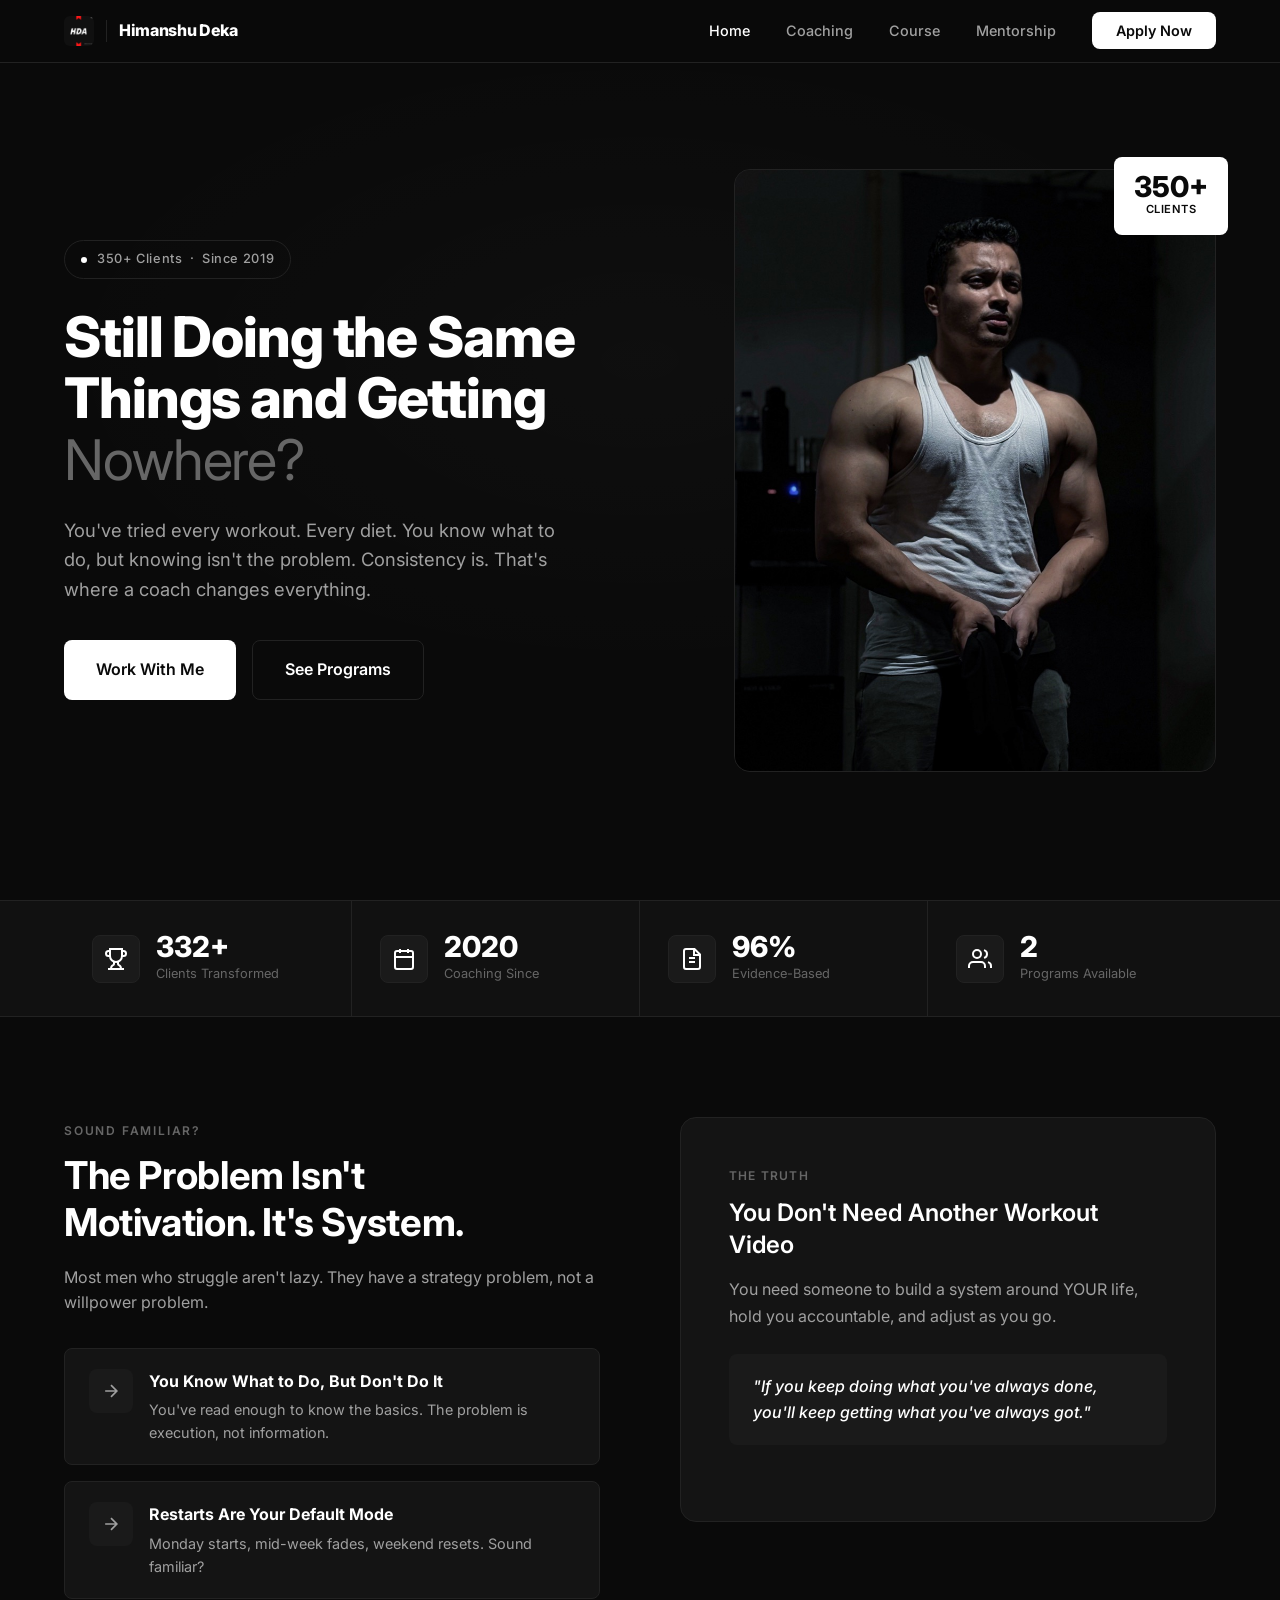
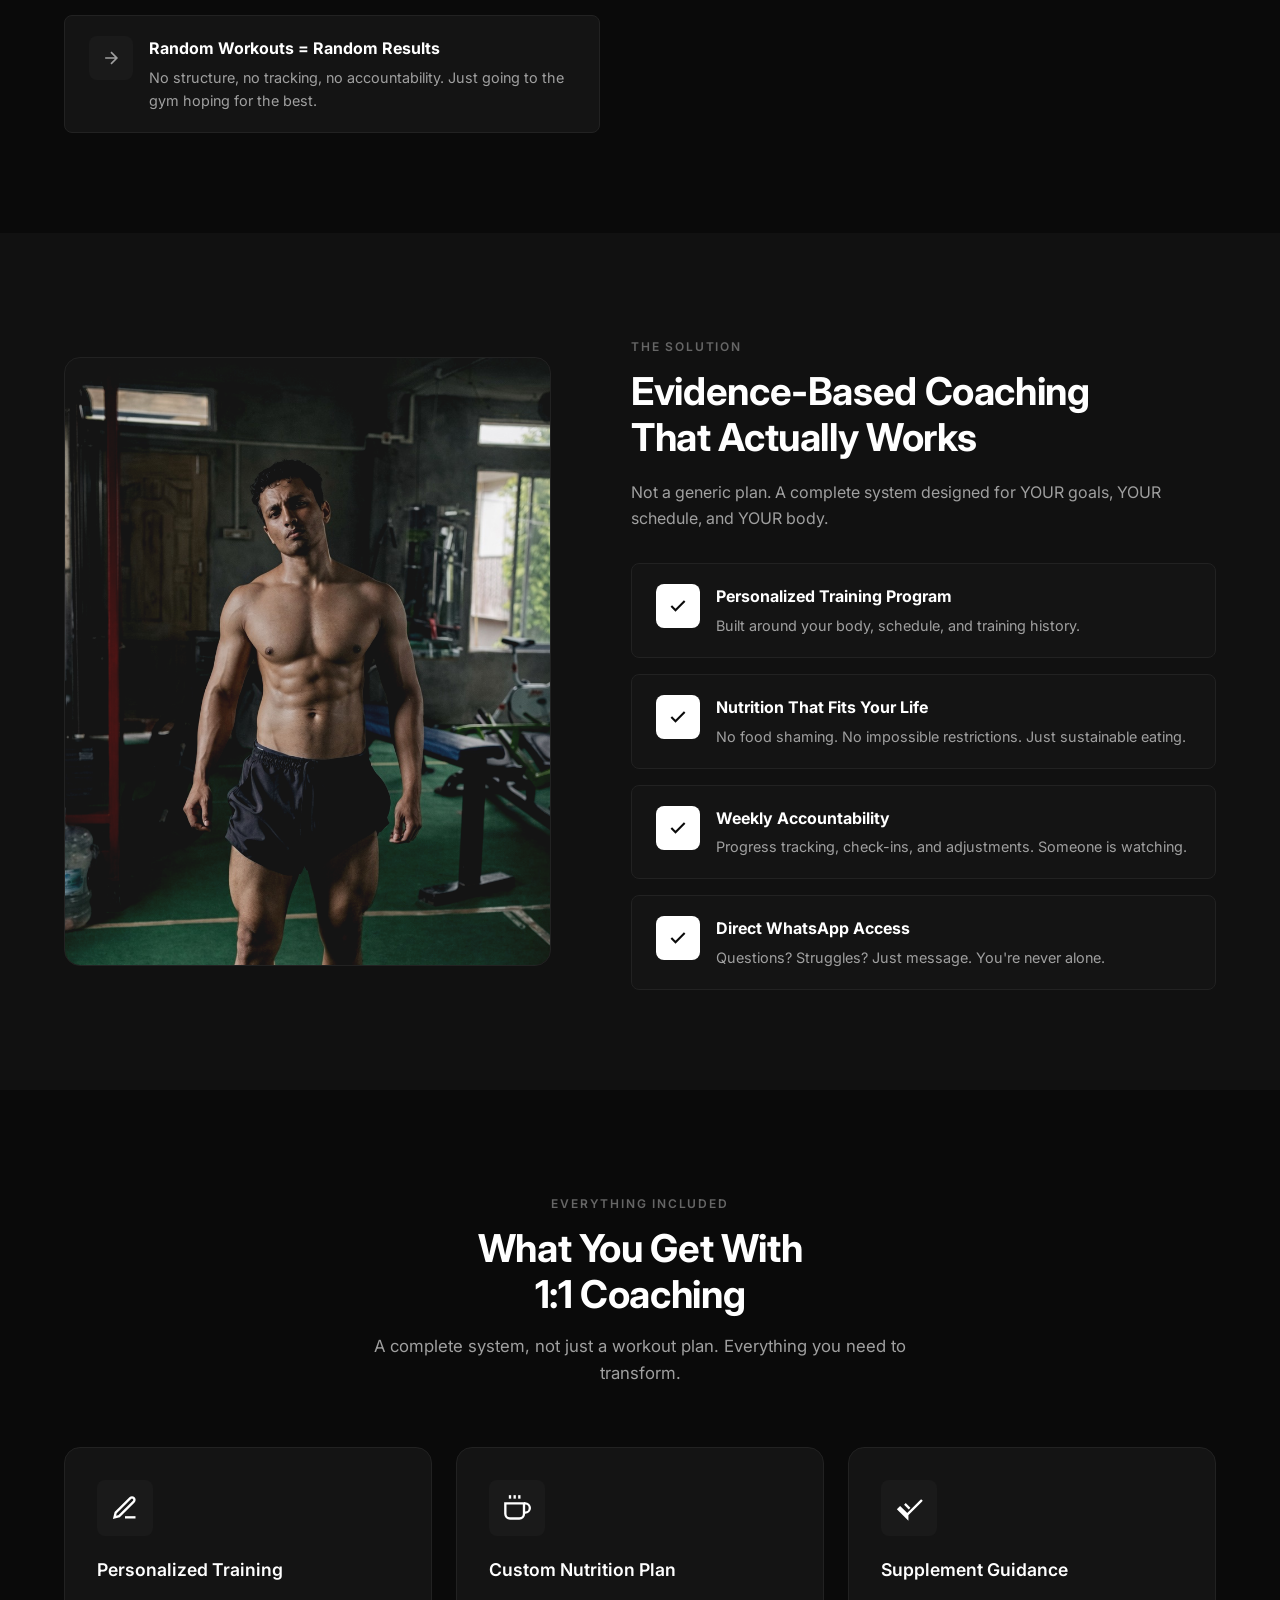
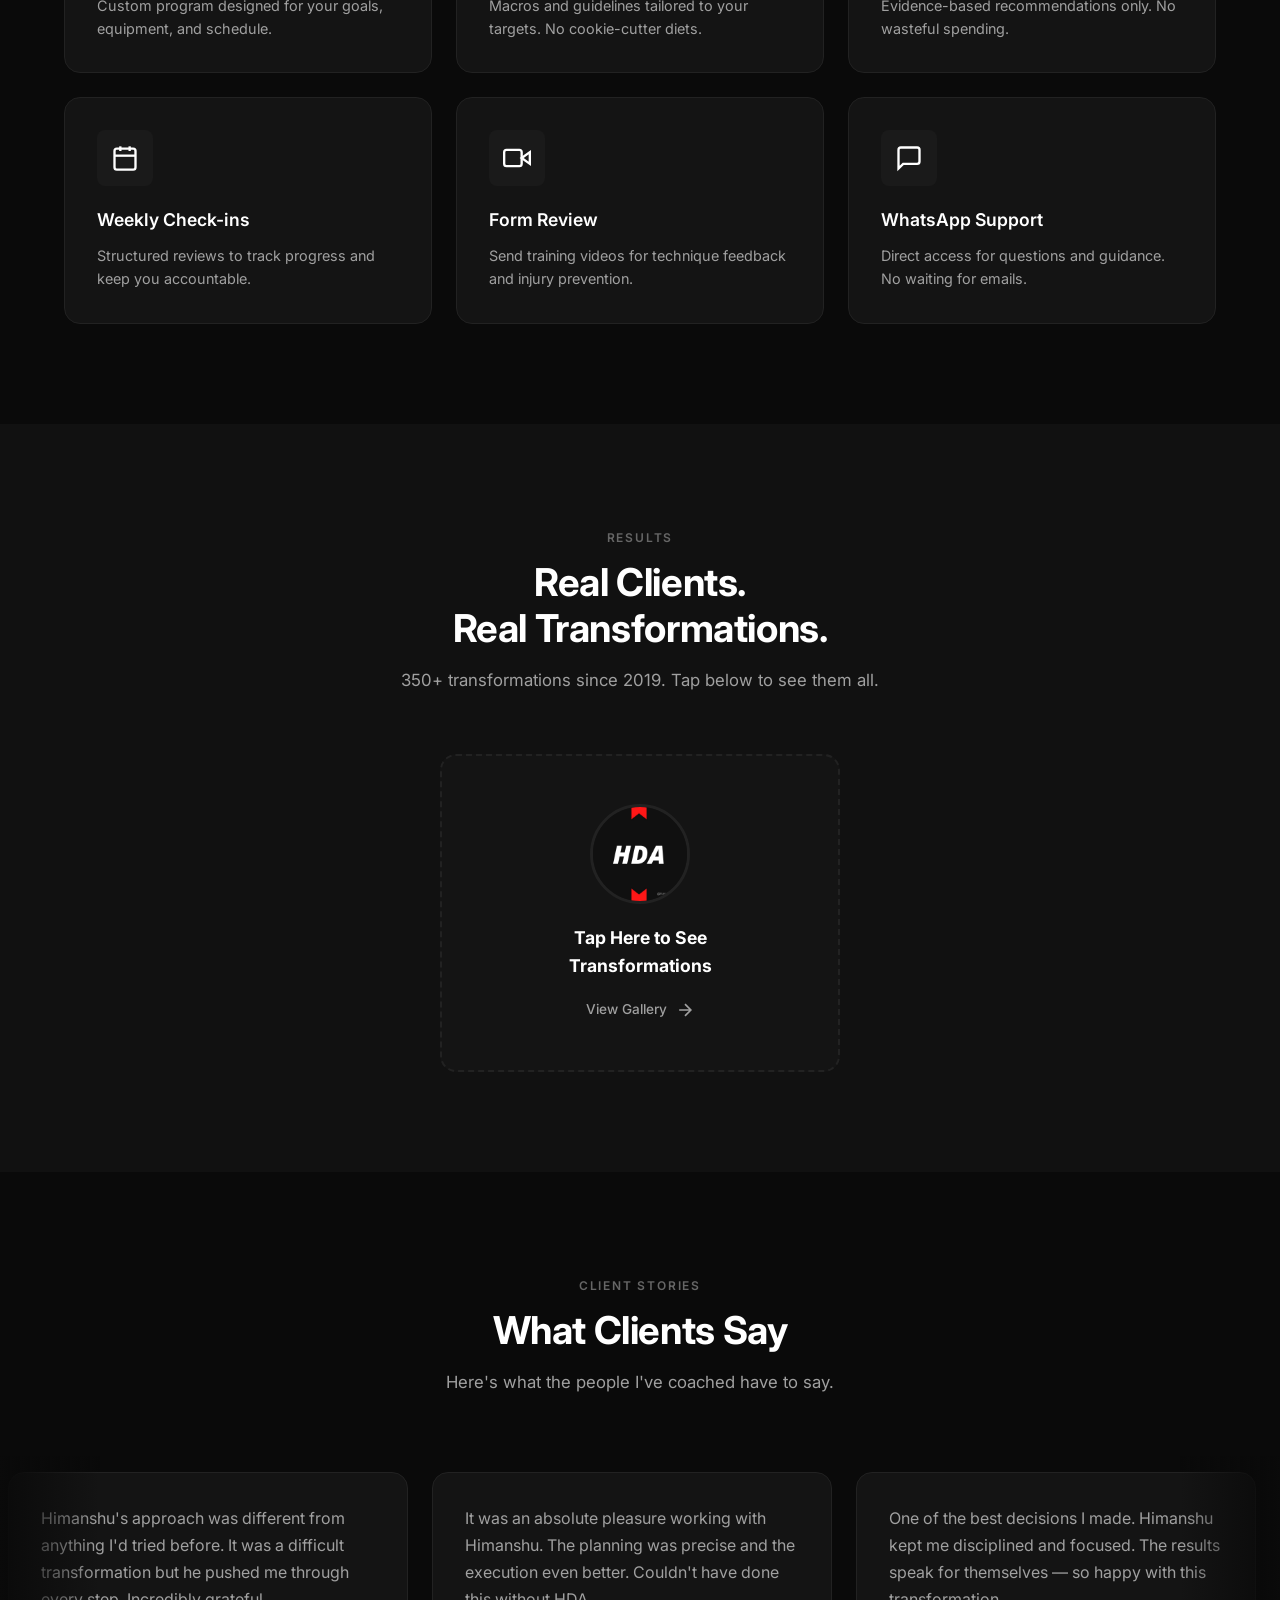
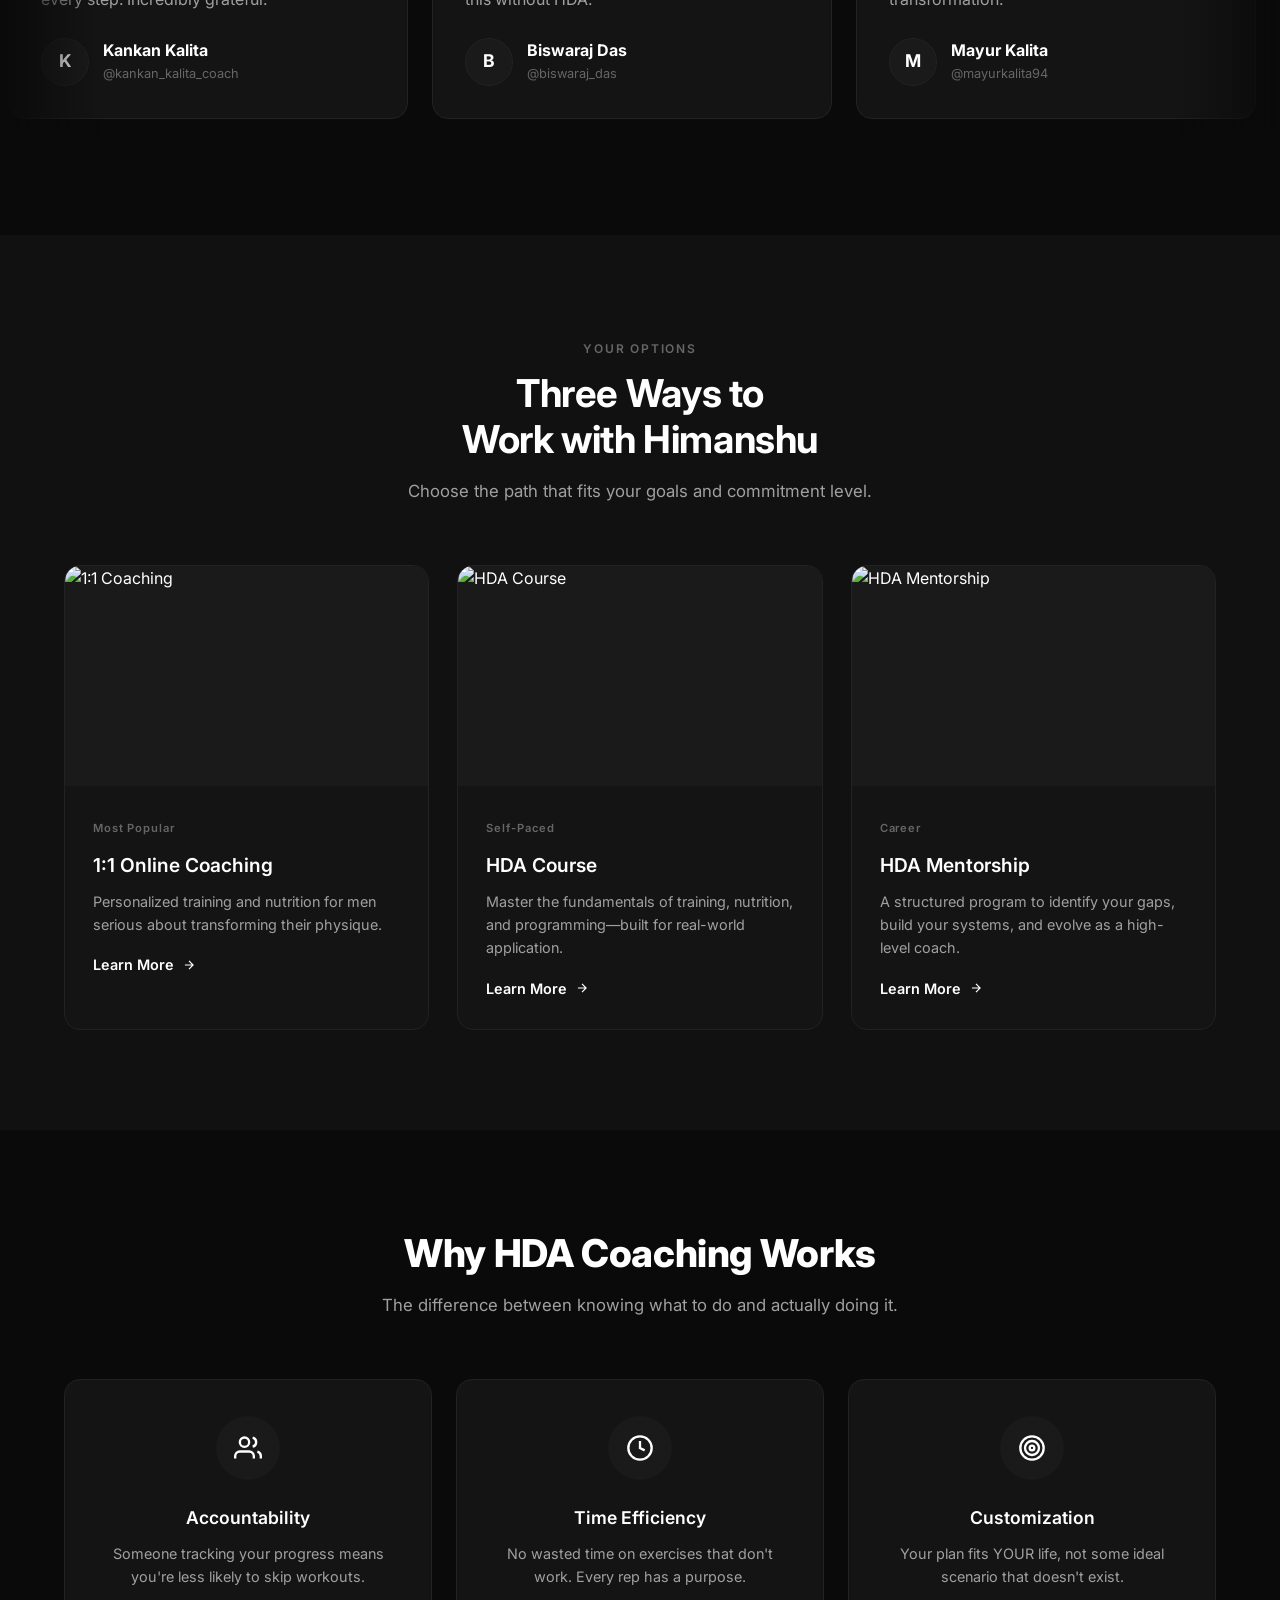
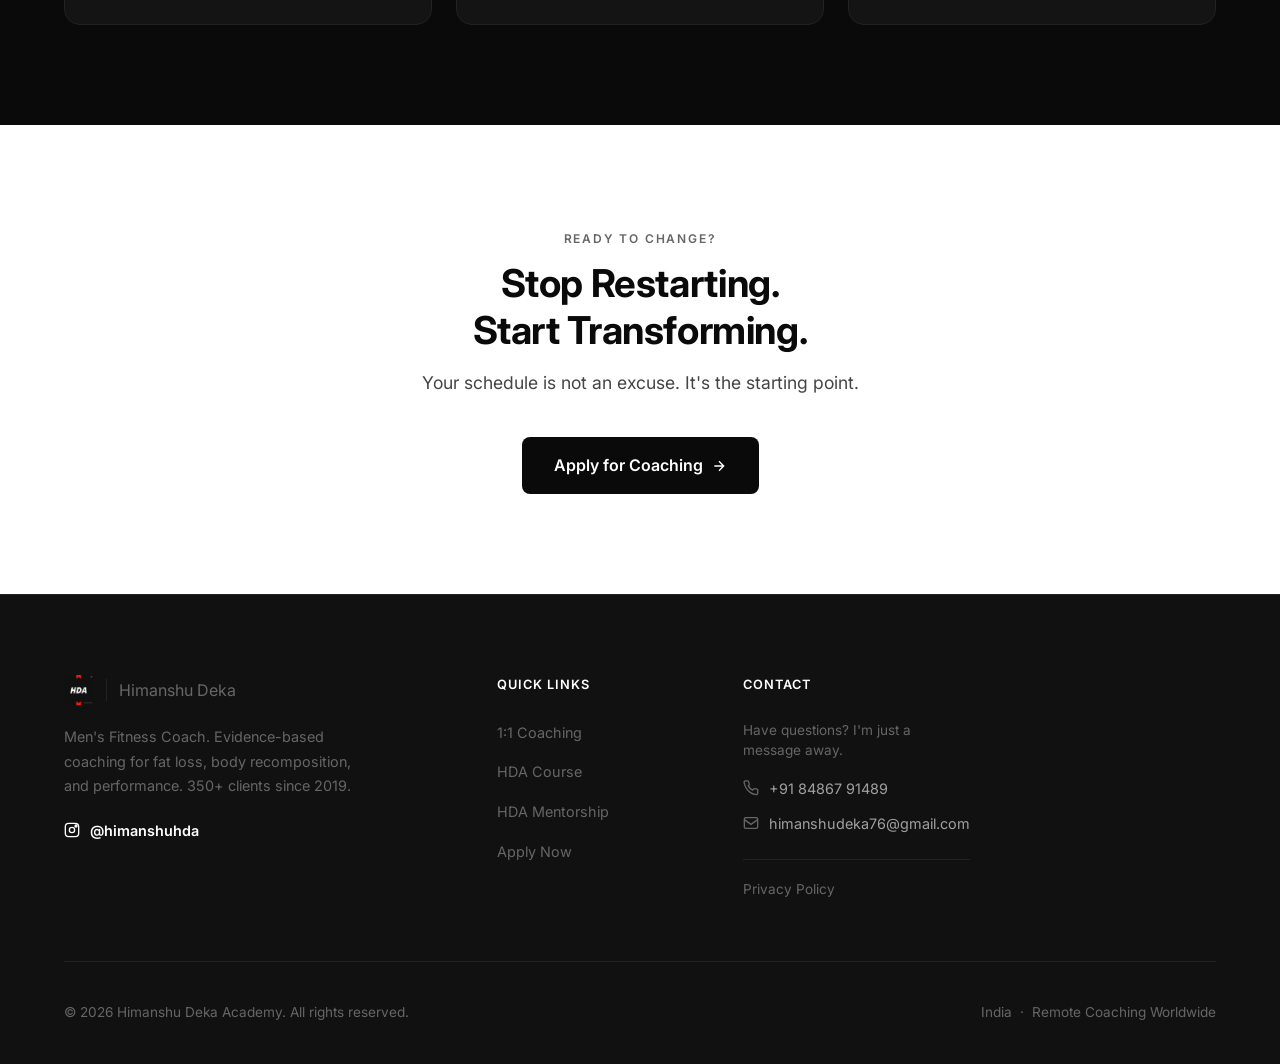
==== commit 5726d66b: "Update homepage program images with new branding" ====
--- a/index.html
+++ b/index.html
@@ -531,7 +531,7 @@
       <div class="prog-grid">
         <div class="prog-card fade-in">
           <div class="prog-card-img">
-            <img src="images/prog-coaching.jpg" alt="1:1 Coaching" loading="eager" />
+            <img src="images/prog-coaching.jpeg" alt="1:1 Coaching" loading="eager" />
           </div>
           <div class="prog-card-body">
             <span class="prog-card-tag">Most Popular</span>
@@ -542,7 +542,7 @@
         </div>
         <div class="prog-card fade-in">
           <div class="prog-card-img">
-            <img src="images/prog-course.jpg" alt="HDA Course" loading="lazy" />
+            <img src="images/prog-course.jpeg" alt="HDA Course" loading="lazy" />
           </div>
           <div class="prog-card-body">
             <span class="prog-card-tag">Self-Paced</span>
@@ -553,7 +553,7 @@
         </div>
         <div class="prog-card fade-in">
           <div class="prog-card-img">
-            <img src="images/prog-mentorship.jpg" alt="HDA Mentorship" loading="lazy" />
+            <img src="images/prog-mentorship.jpeg" alt="HDA Mentorship" loading="lazy" />
           </div>
           <div class="prog-card-body">
             <span class="prog-card-tag">Career</span>
--- a/css/style.css
+++ b/css/style.css
@@ -910,13 +910,16 @@
   transform: translateY(-8px);
 }
 .prog-card-img {
-  aspect-ratio: 16/10;
+  height: 220px;
   overflow: hidden;
   background: var(--bg-elevated);
+  display: flex;
+  align-items: center;
+  justify-content: center;
 }
 .prog-card-img img {
   width: 100%; height: 100%;
-  object-fit: cover;
+  object-fit: contain;
   transition: transform 0.4s ease;
 }
 .prog-card:hover .prog-card-img img { transform: scale(1.05); }
@@ -1474,8 +1477,8 @@
     border-radius: var(--radius);
     overflow: hidden;
   }
-  .prog-card-img { aspect-ratio: 16/9; }
-  .prog-card-img img { width: 100%; height: 100%; object-fit: cover; }
+  .prog-card-img { height: 180px; }
+  .prog-card-img img { width: 100%; height: 100%; object-fit: contain; }
   .prog-card-body { padding: 16px; }
   .prog-card-tag { font-size: 0.65rem; margin-bottom: 8px; }
   .prog-card-body h3 { font-size: 1rem; margin-bottom: 6px; }
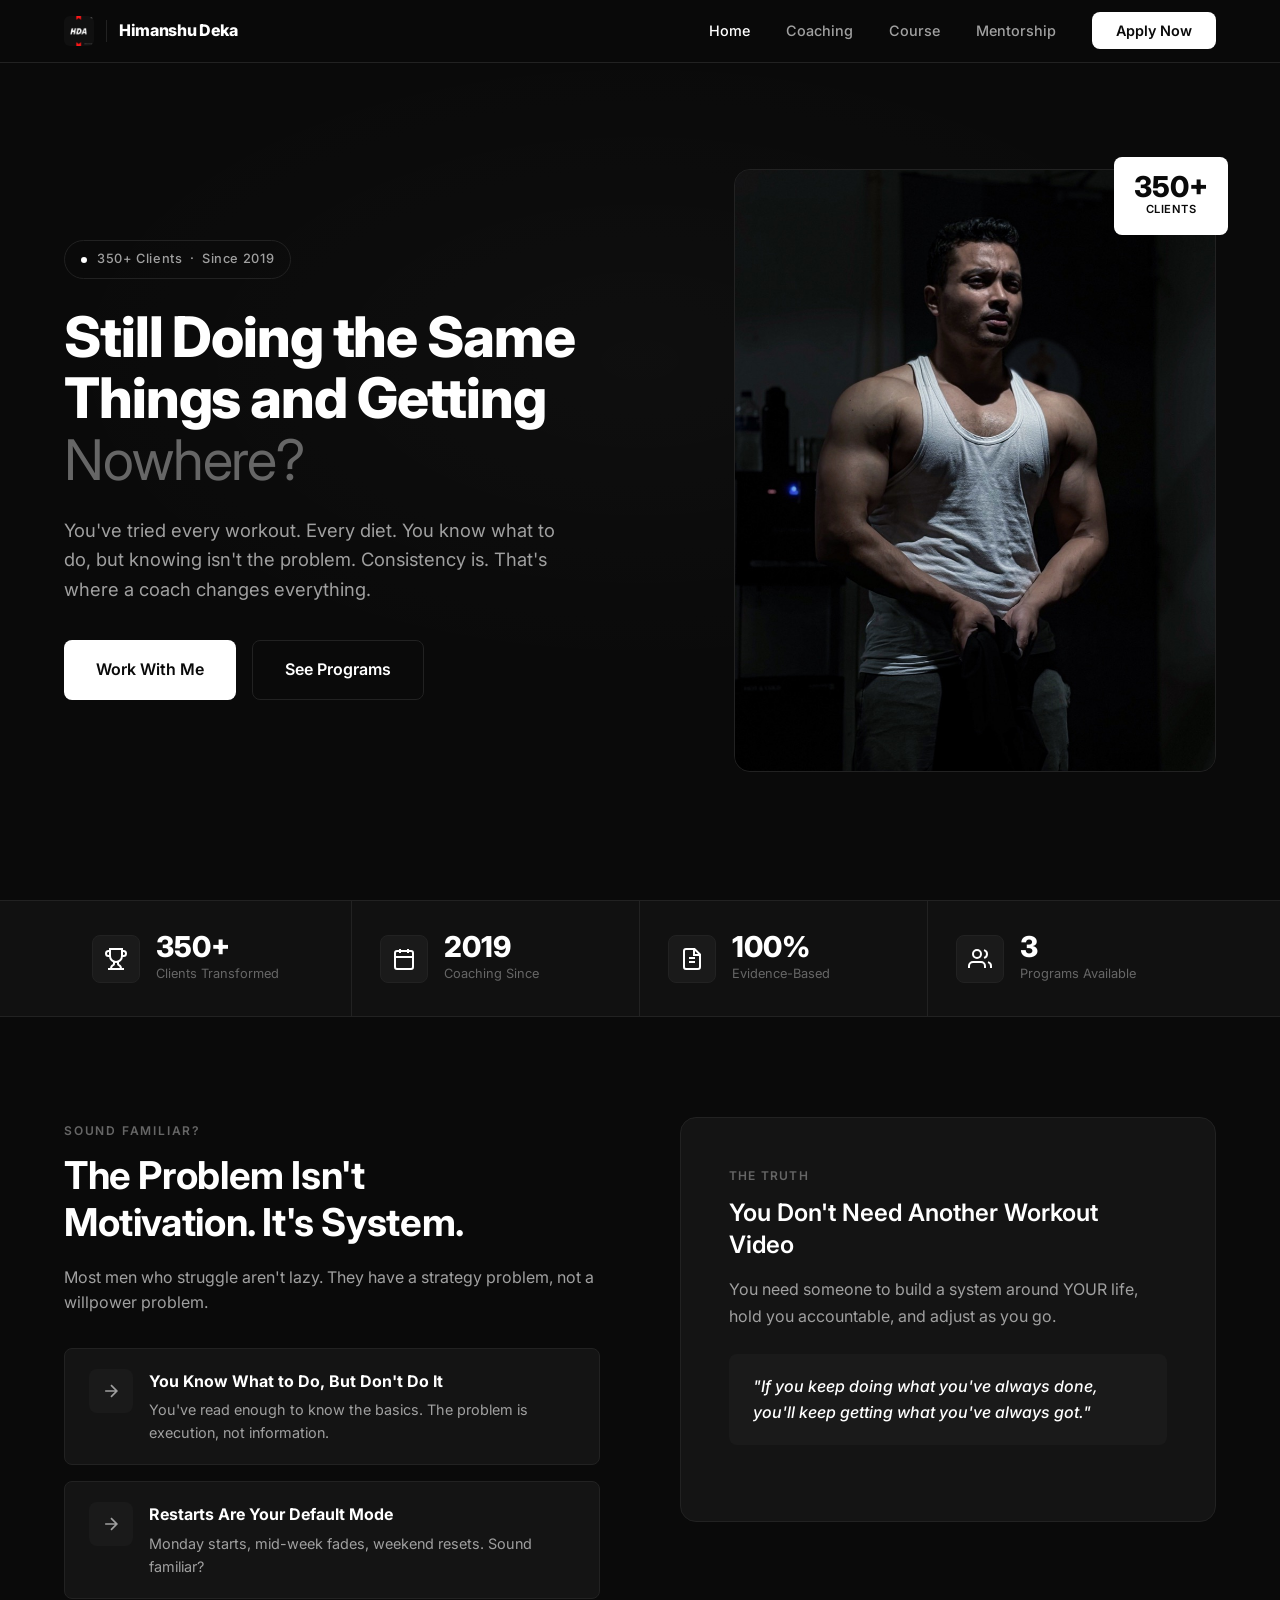
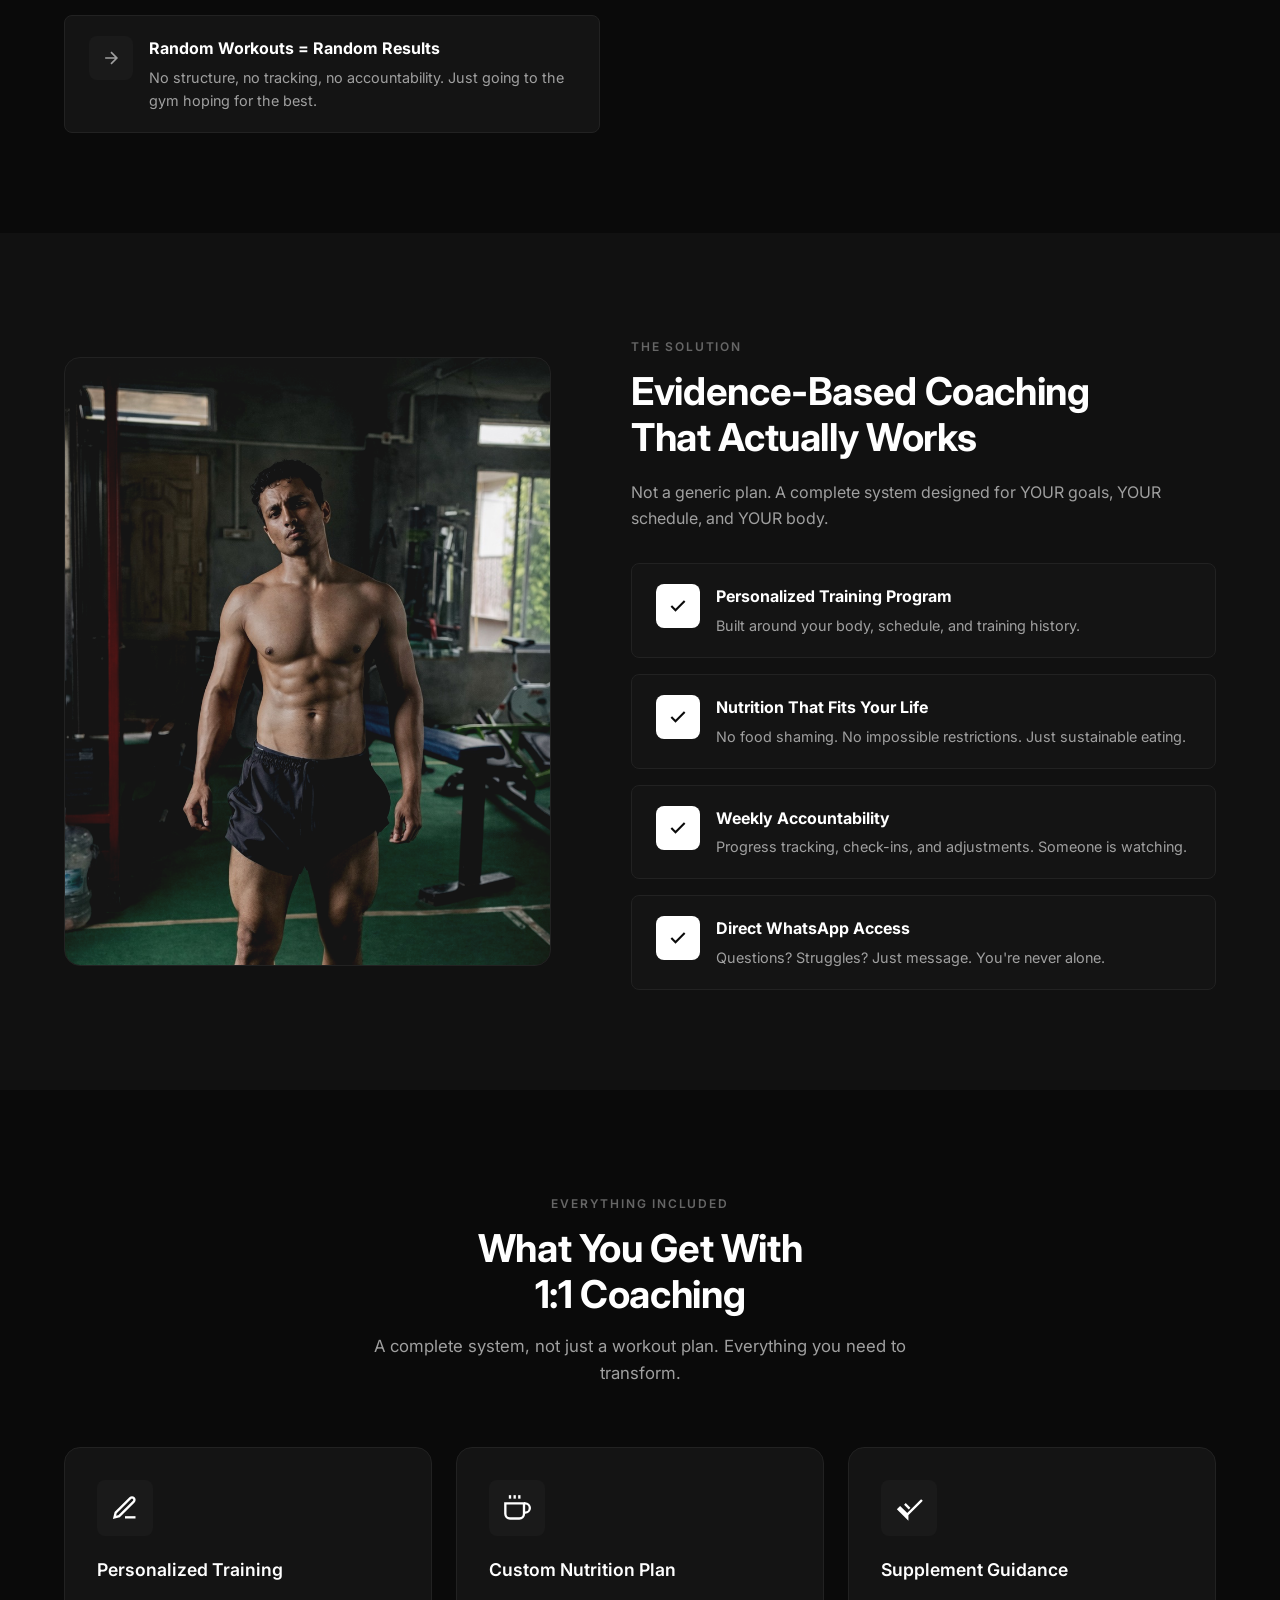
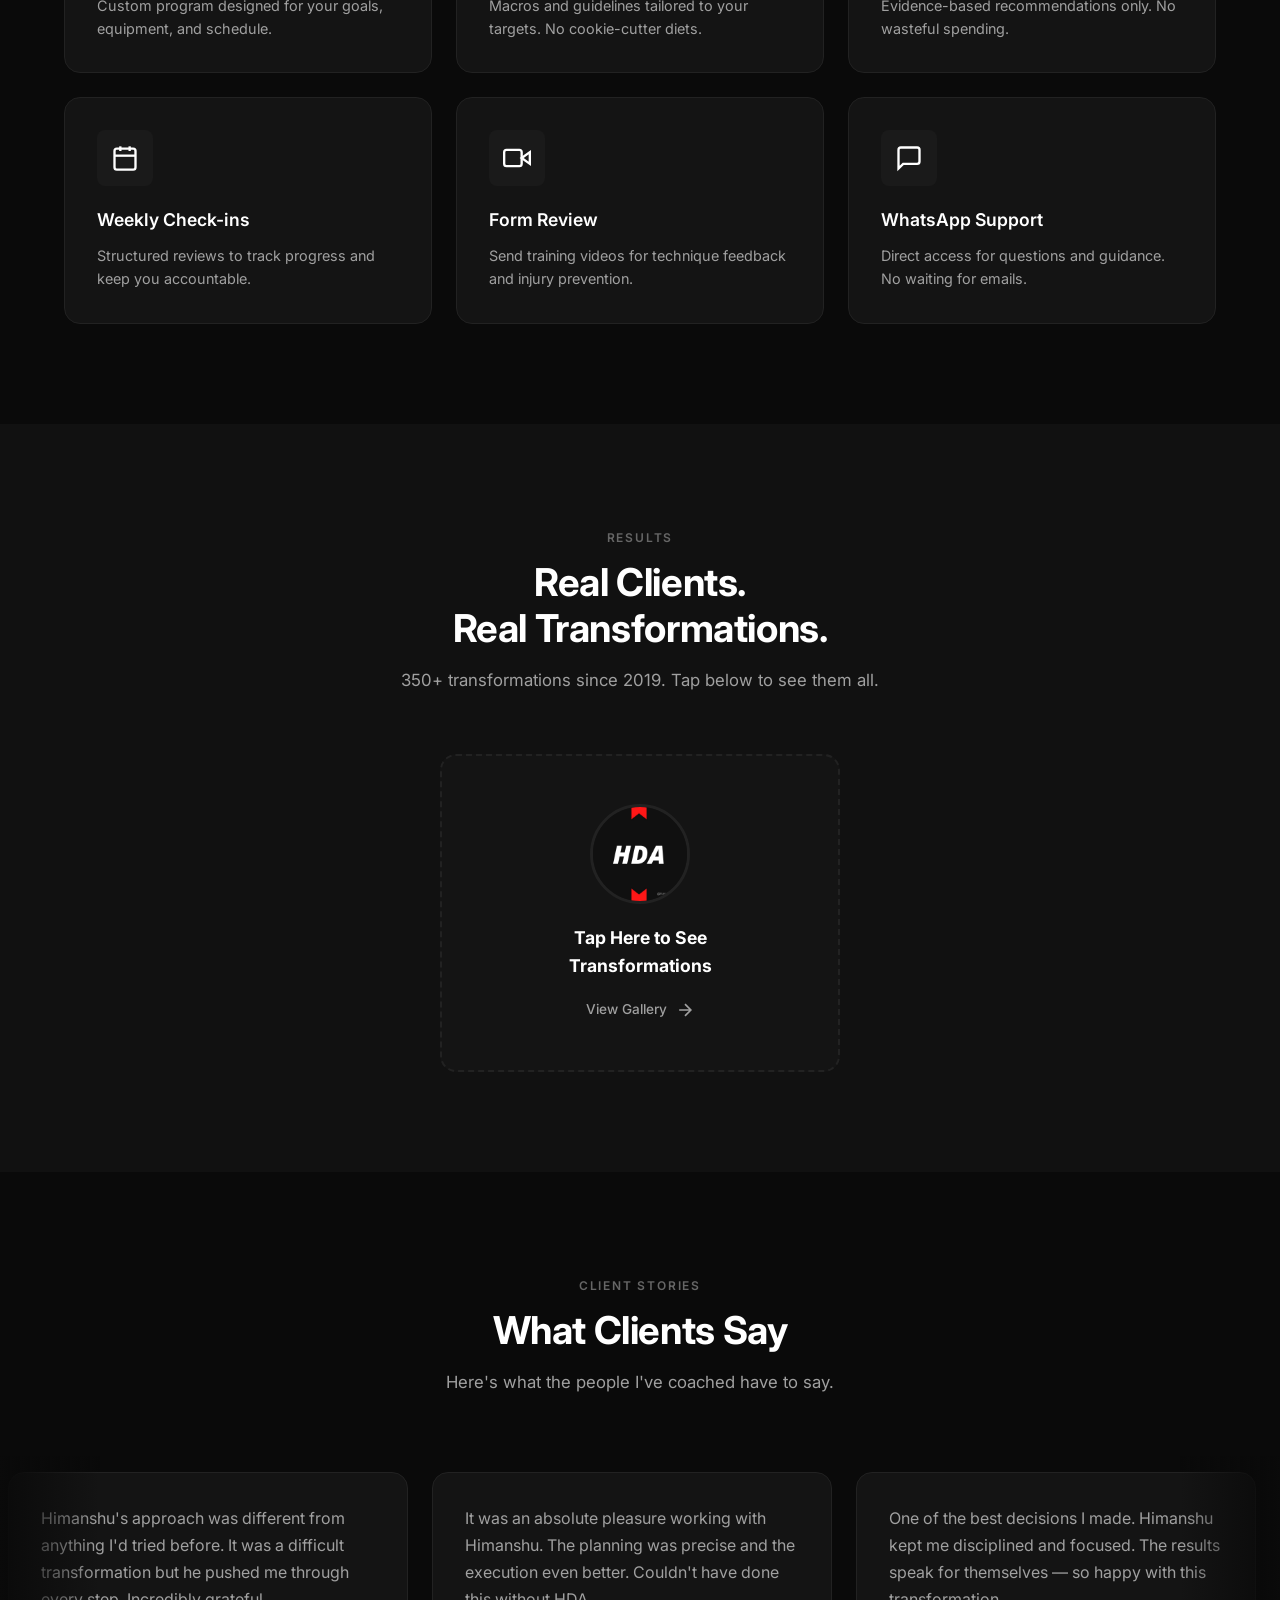
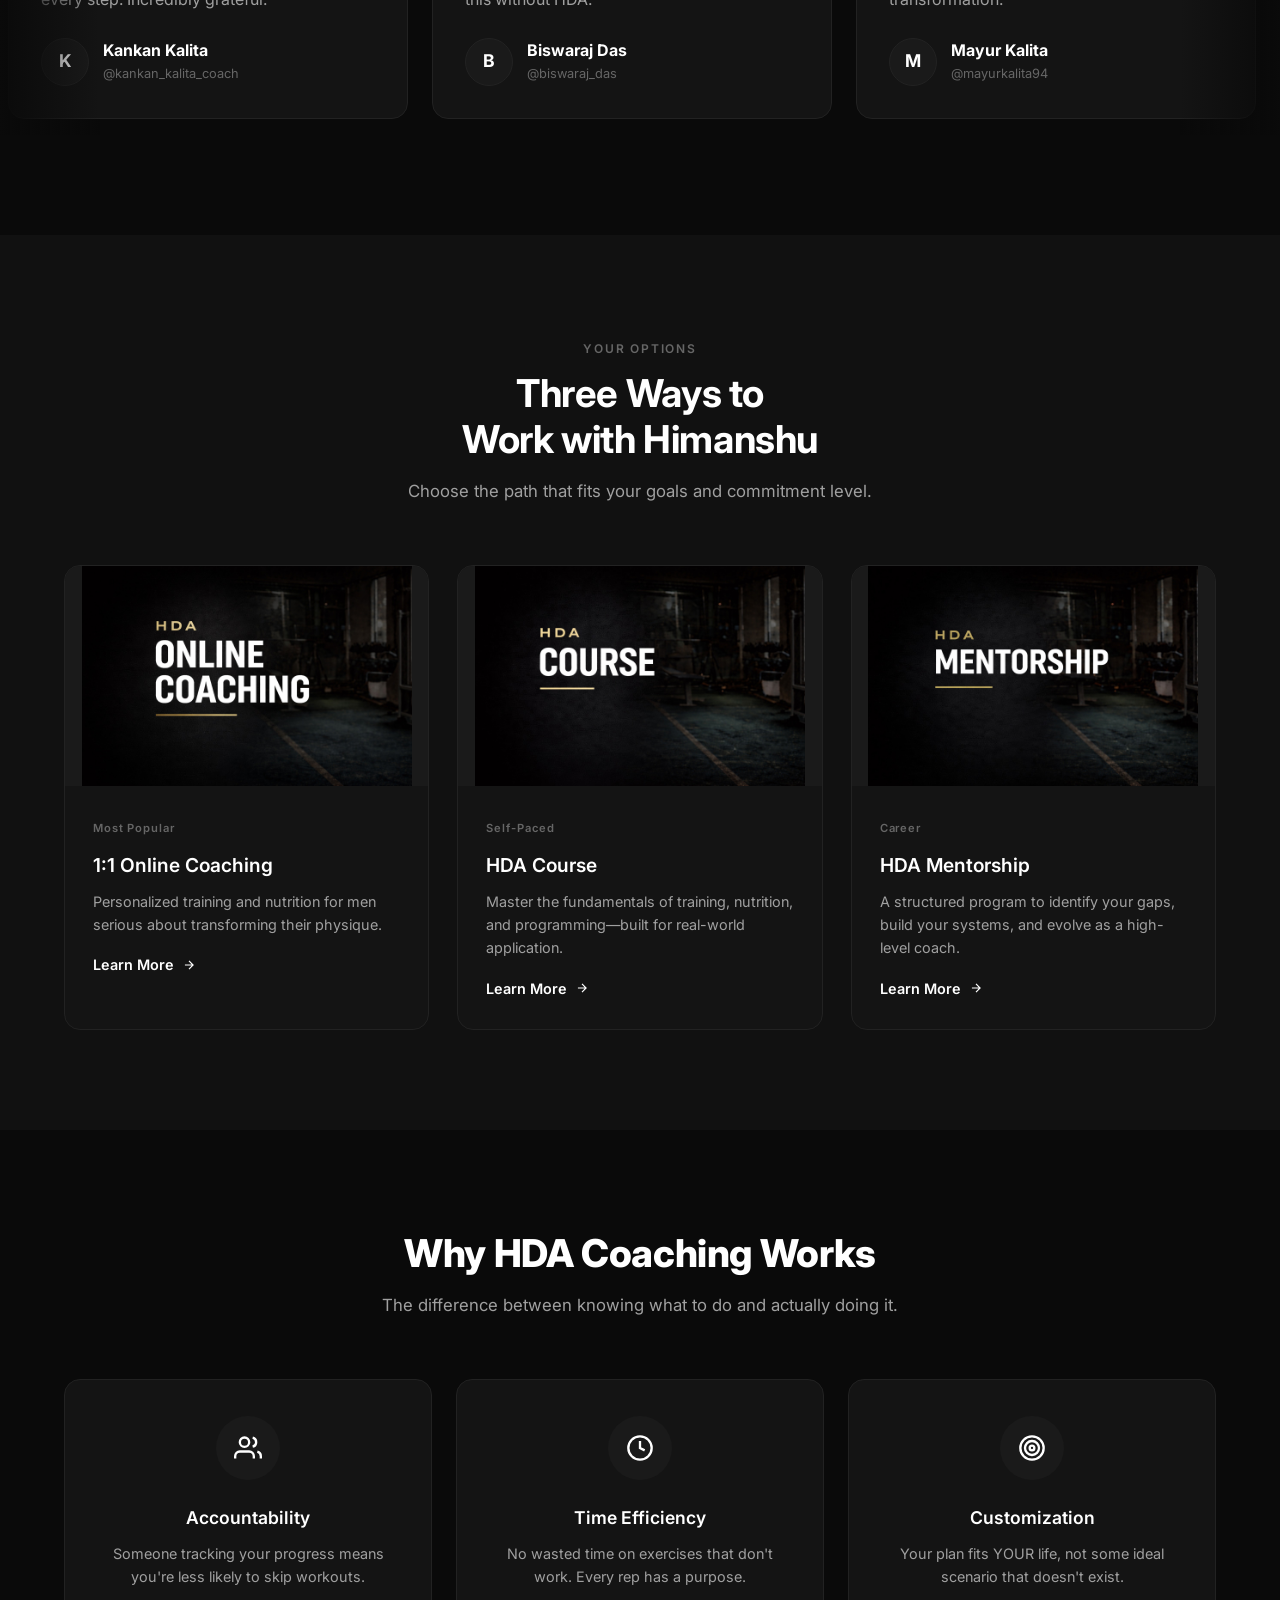
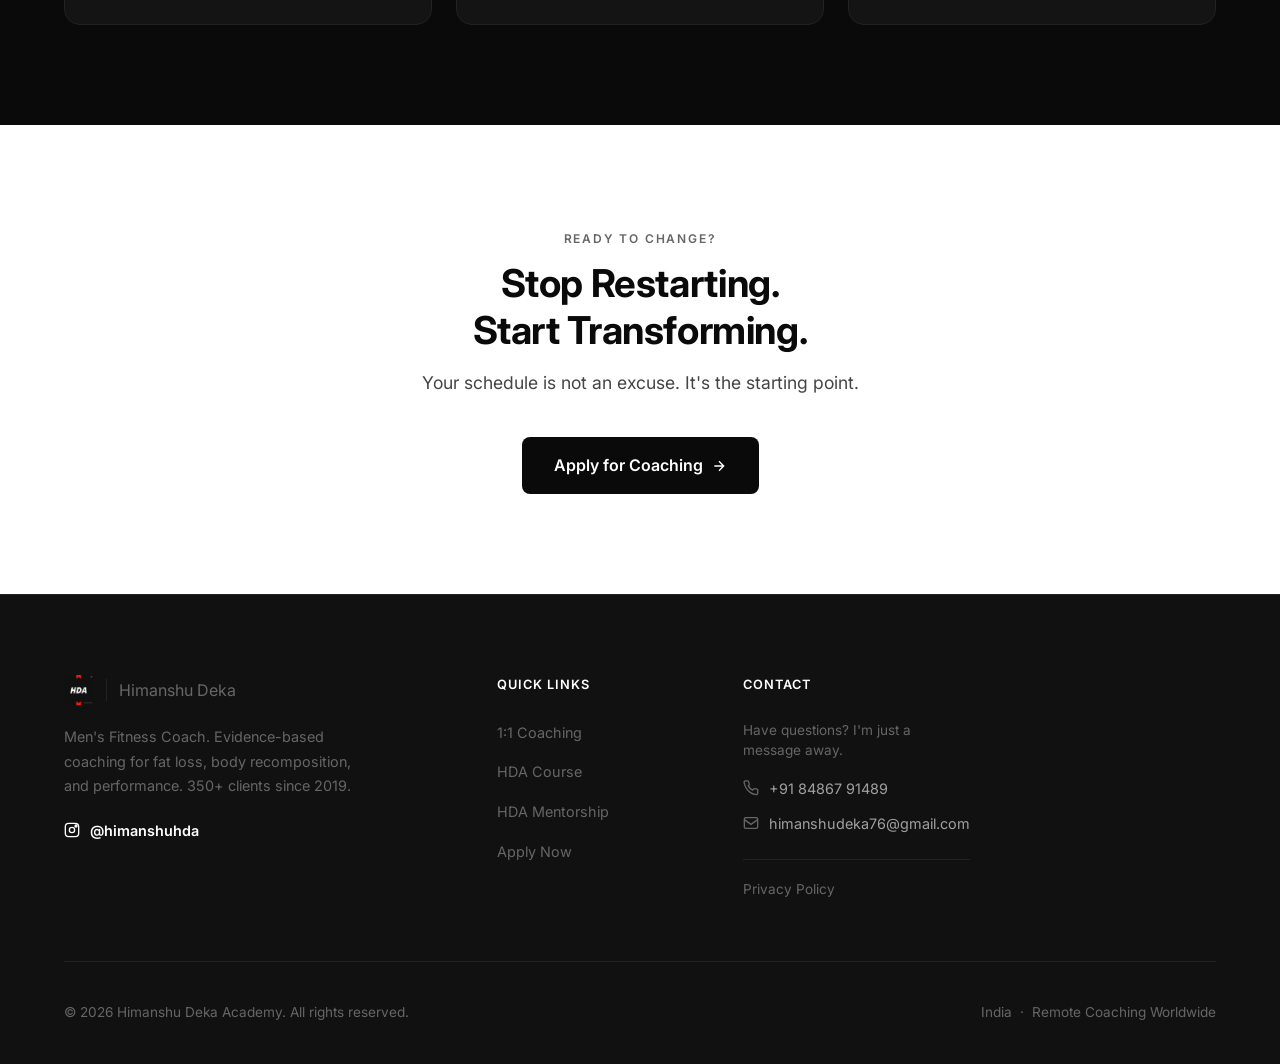
==== commit 36cd5cd2: "Fix image extensions to .jpg" ====
--- a/index.html
+++ b/index.html
@@ -531,7 +531,7 @@
       <div class="prog-grid">
         <div class="prog-card fade-in">
           <div class="prog-card-img">
-            <img src="images/prog-coaching.jpeg" alt="1:1 Coaching" loading="eager" />
+            <img src="images/prog-coaching.jpg" alt="1:1 Coaching" loading="eager" />
           </div>
           <div class="prog-card-body">
             <span class="prog-card-tag">Most Popular</span>
@@ -542,7 +542,7 @@
         </div>
         <div class="prog-card fade-in">
           <div class="prog-card-img">
-            <img src="images/prog-course.jpeg" alt="HDA Course" loading="lazy" />
+            <img src="images/prog-course.jpg" alt="HDA Course" loading="lazy" />
           </div>
           <div class="prog-card-body">
             <span class="prog-card-tag">Self-Paced</span>
@@ -553,7 +553,7 @@
         </div>
         <div class="prog-card fade-in">
           <div class="prog-card-img">
-            <img src="images/prog-mentorship.jpeg" alt="HDA Mentorship" loading="lazy" />
+            <img src="images/prog-mentorship.jpg" alt="HDA Mentorship" loading="lazy" />
           </div>
           <div class="prog-card-body">
             <span class="prog-card-tag">Career</span>
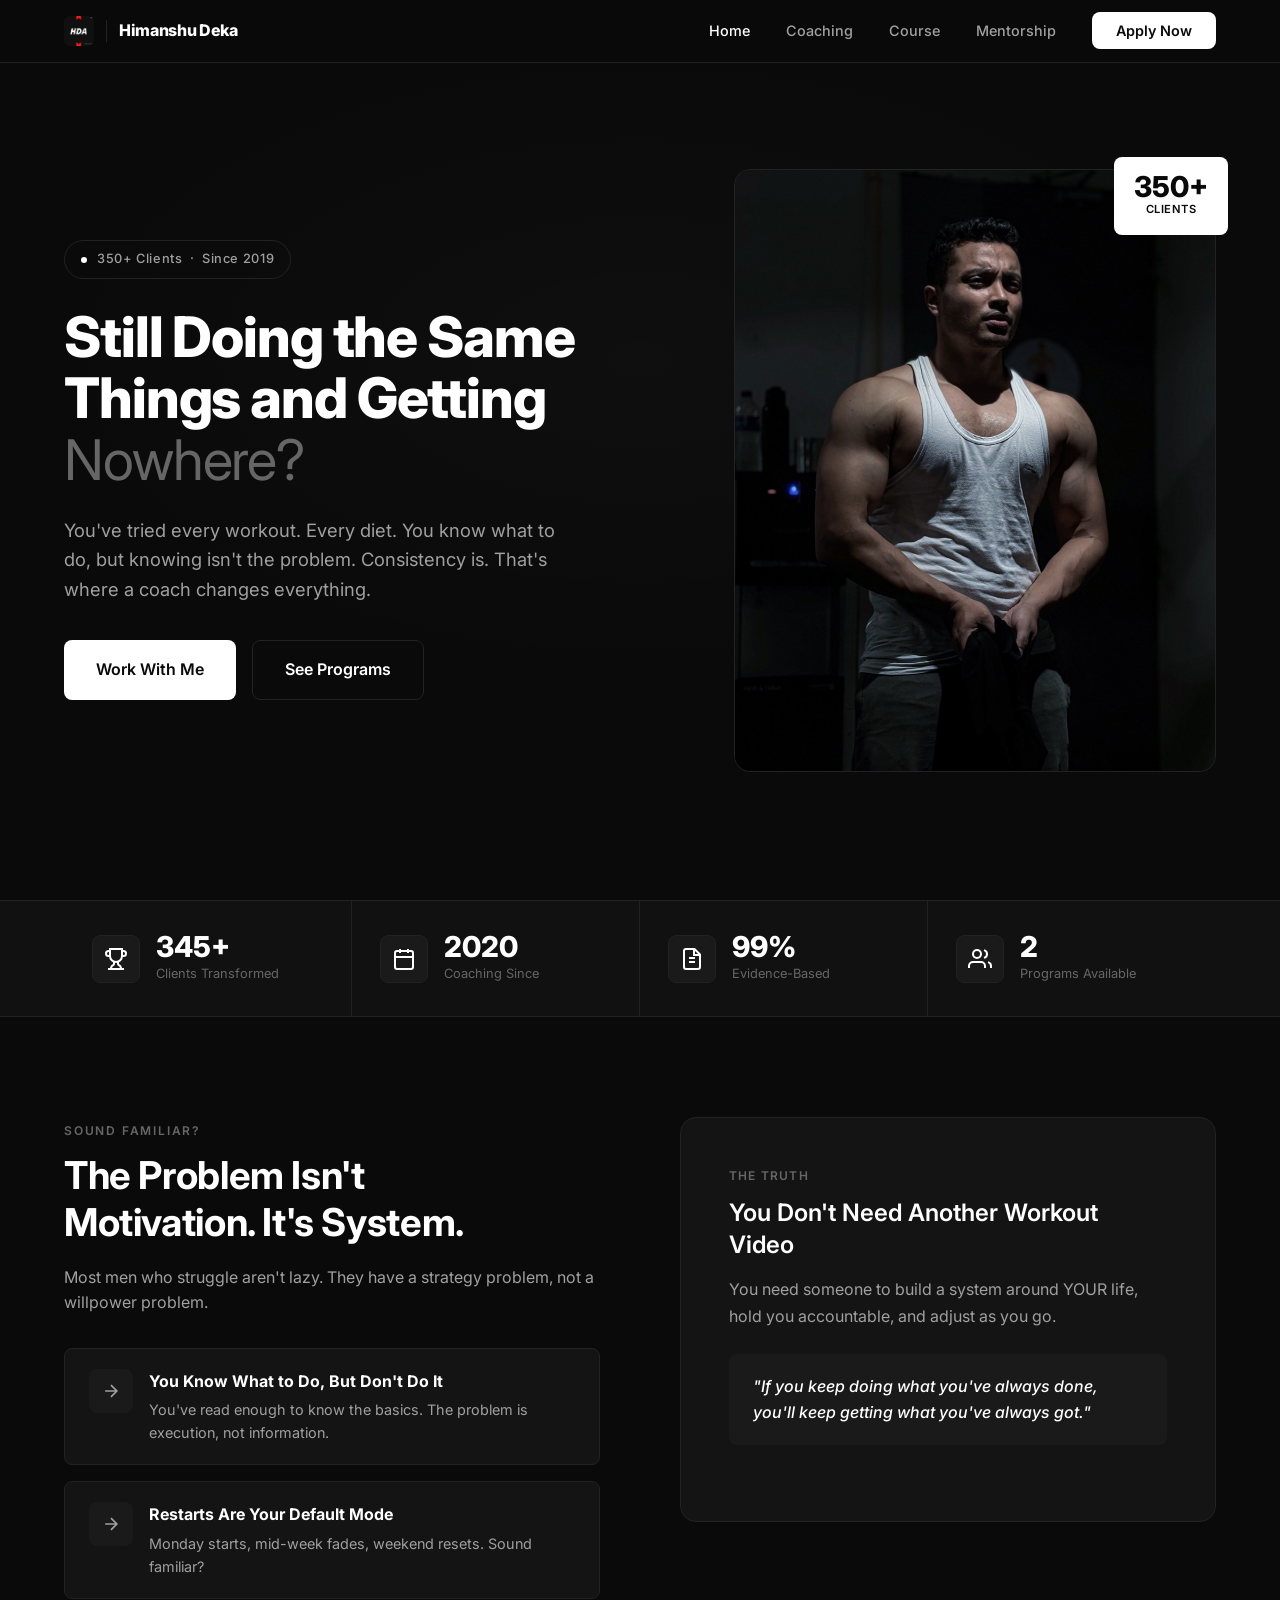
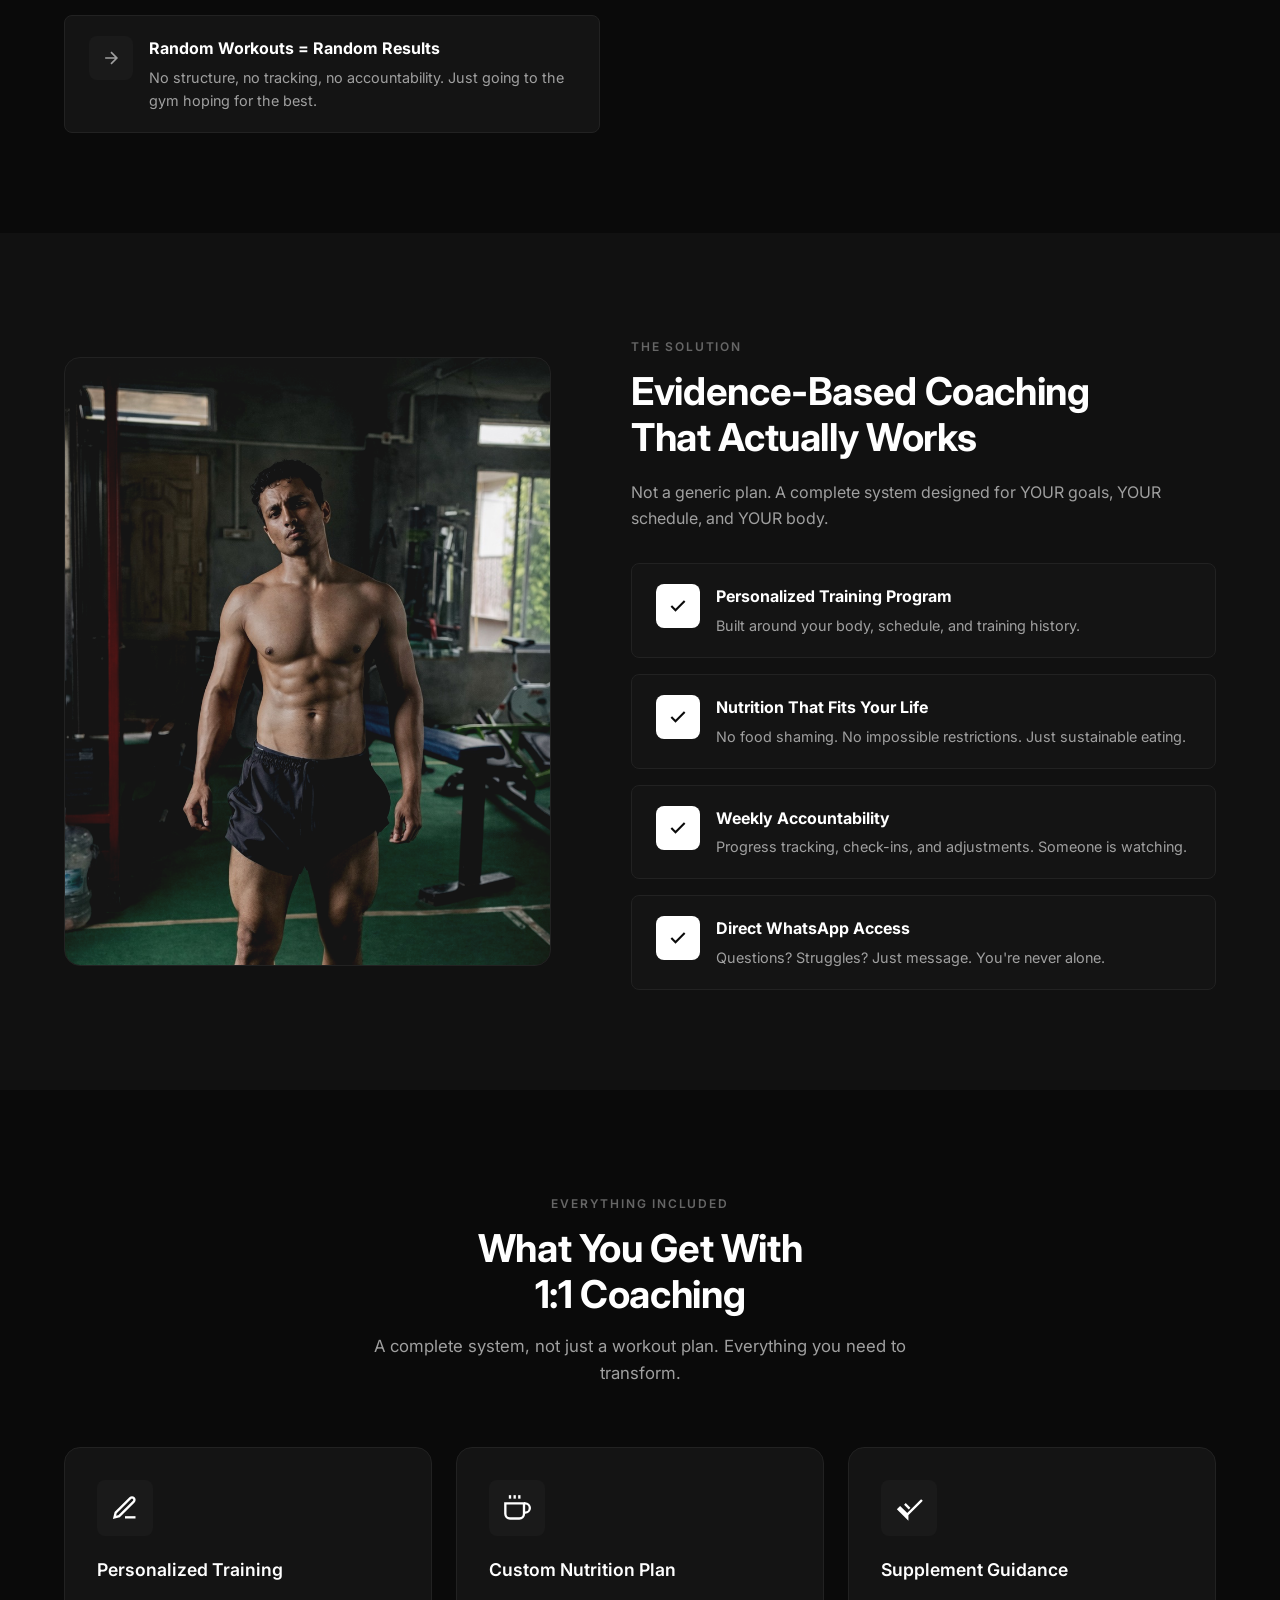
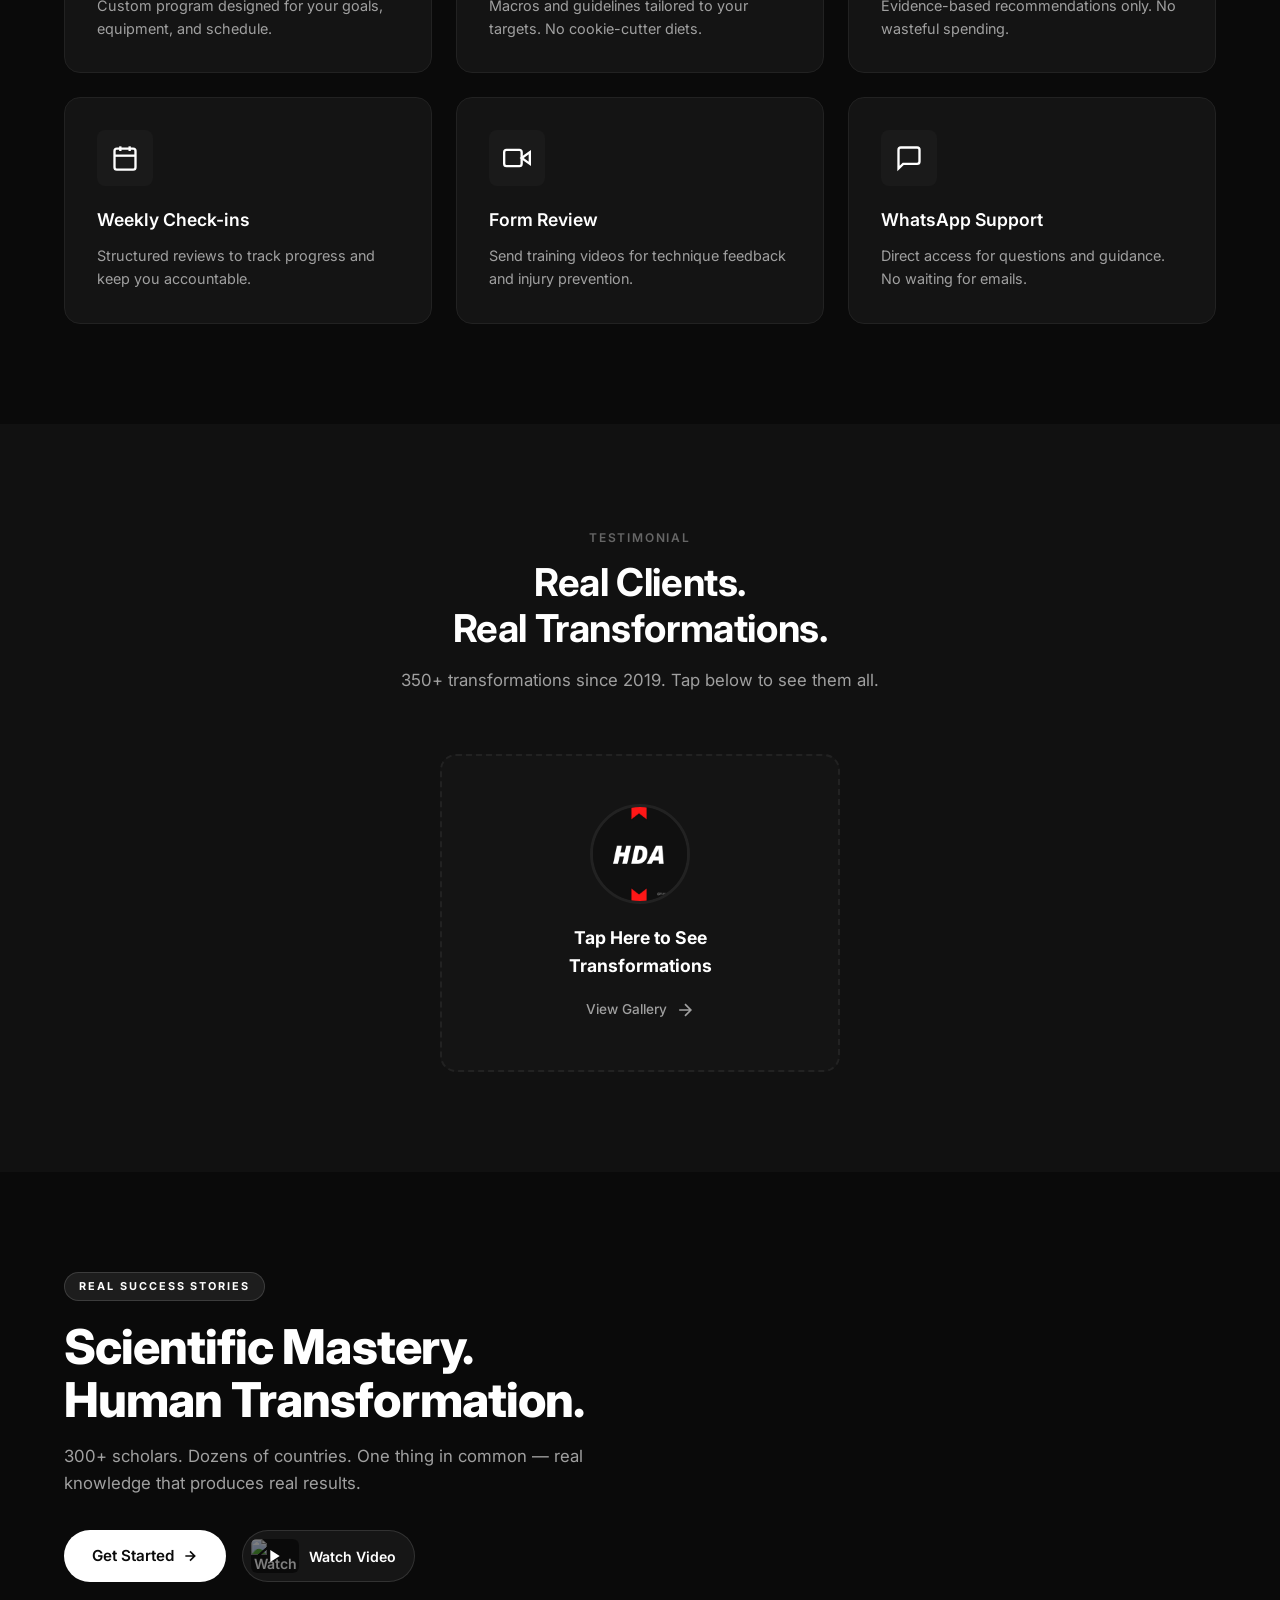
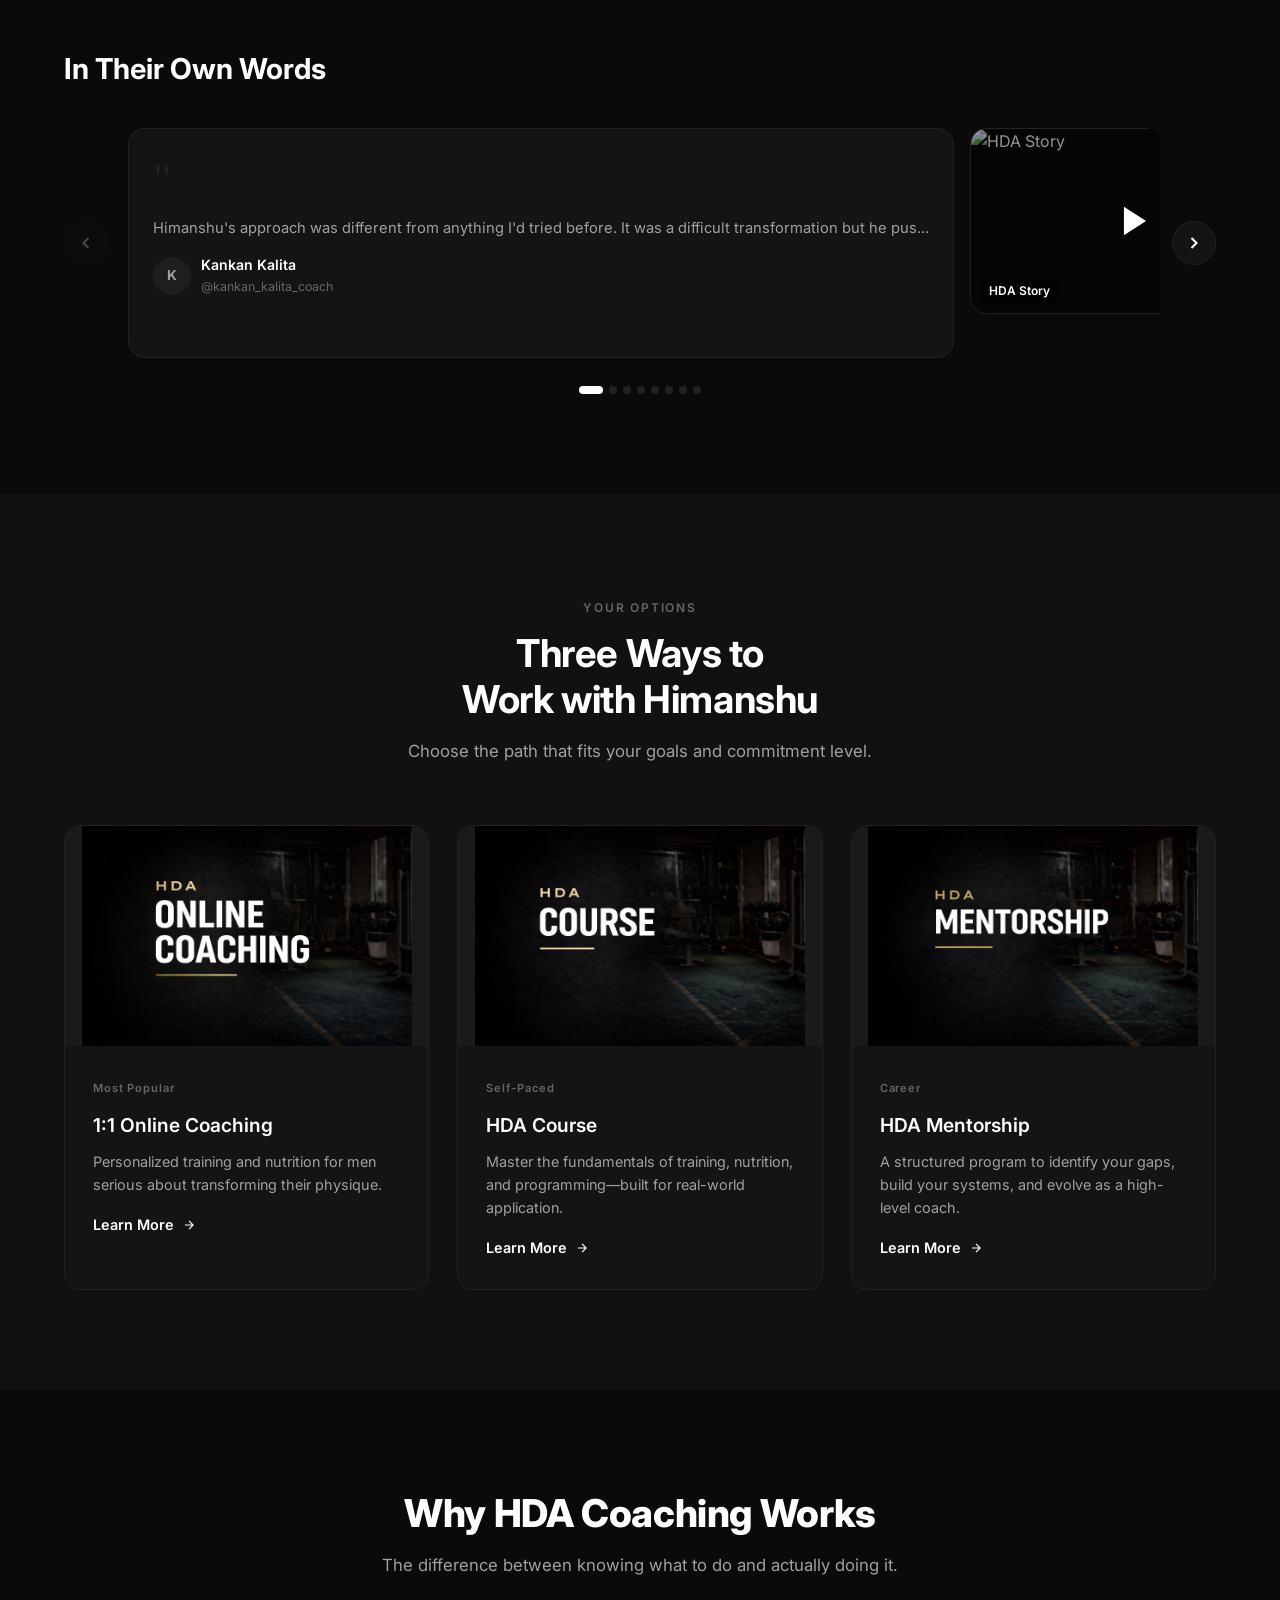
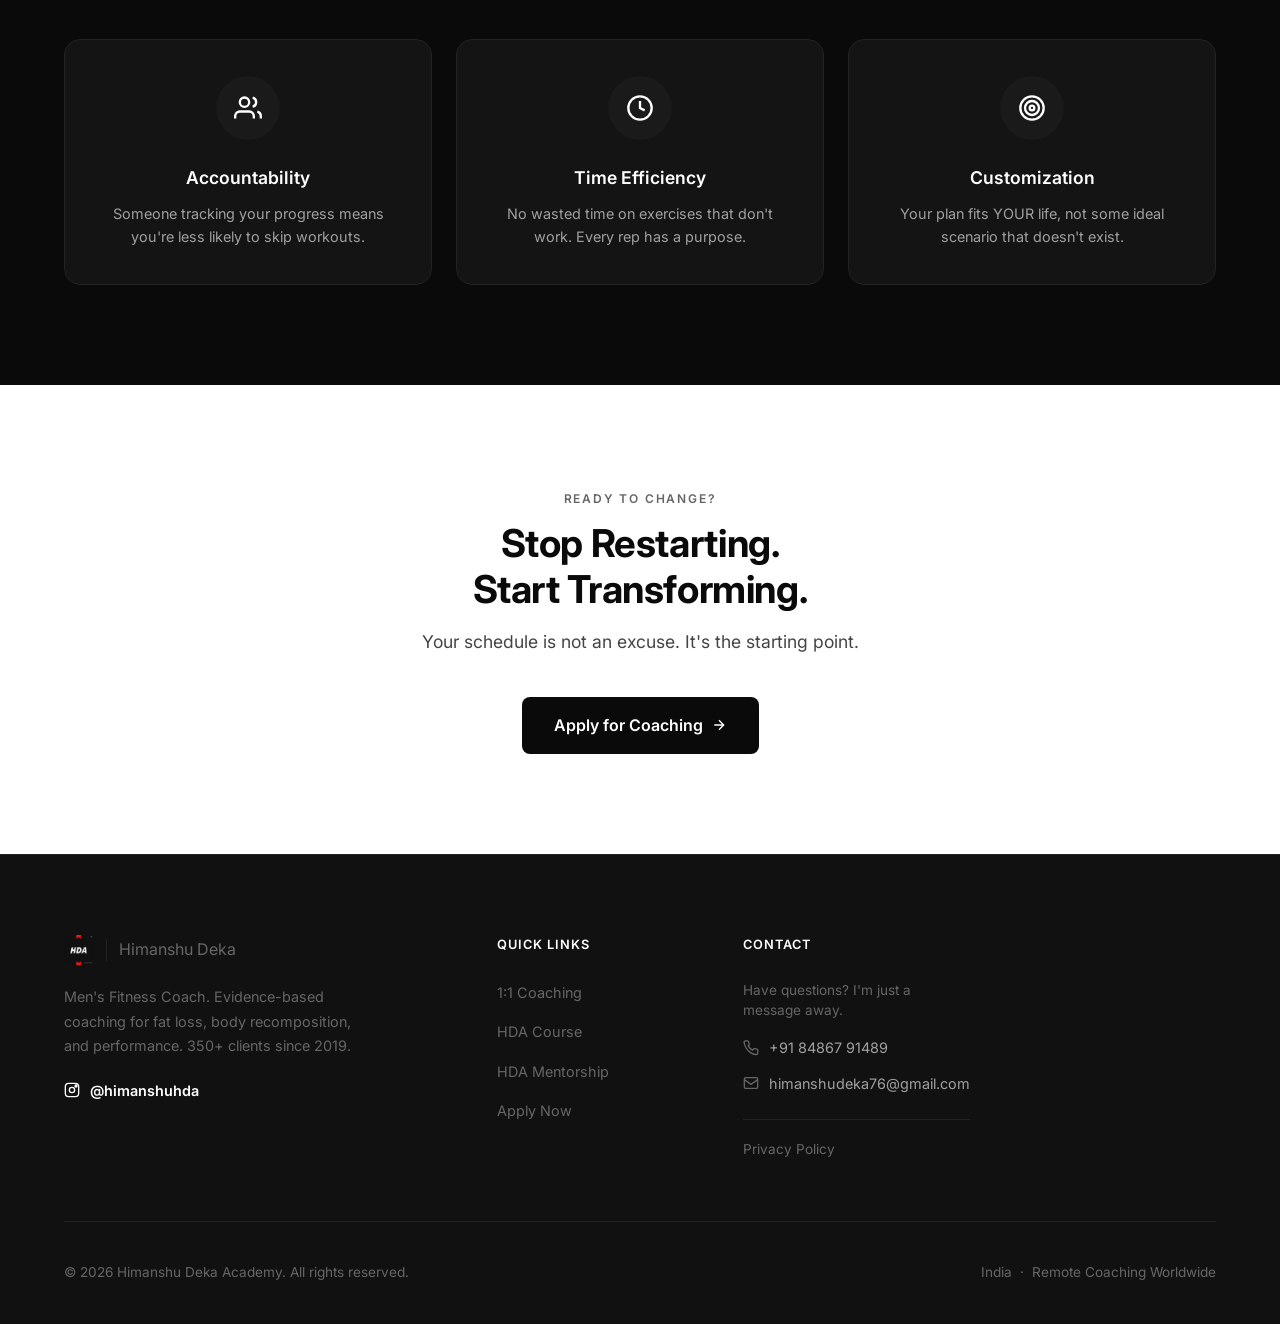
==== commit 7fa5231d: "Redesign testimonials section with carousel, modals, and cleanup - Replace static testimonials scrol" ====
--- a/index.html
+++ b/index.html
@@ -335,7 +335,7 @@
   <section class="results-section">
     <div class="container">
       <div class="section-header fade-in">
-        <span class="section-label">Results</span>
+        <span class="section-label">Testimonial</span>
         <h2>Real Clients.<br/>Real Transformations.</h2>
         <p>350+ transformations since 2019. Tap below to see them all.</p>
       </div>
@@ -422,103 +422,72 @@
   </div>
 
   <!-- TESTIMONIALS -->
-  <section class="testimonials-section">
-    <div class="container">
-      <div class="section-header fade-in">
-        <span class="section-label">Client Stories</span>
-        <h2>What Clients Say</h2>
-        <p>Here's what the people I've coached have to say.</p>
-      </div>
-    </div>
-    <div class="testimonials-wrapper">
-      <div class="testimonials-scroll" id="testimonialsScroll">
-        <div class="testimonial-card">
-          <div class="testimonial-content">
-            <p>Himanshu's approach was different from anything I'd tried before. It was a difficult transformation but he pushed me through every step. Incredibly grateful.</p>
-          </div>
-          <div class="testimonial-author">
-            <div class="testimonial-avatar">K</div>
-            <div>
-              <div class="testimonial-name">Kankan Kalita</div>
-              <div class="testimonial-role">@kankan_kalita_coach</div>
-            </div>
-          </div>
-        </div>
-        <div class="testimonial-card">
-          <div class="testimonial-content">
-            <p>It was an absolute pleasure working with Himanshu. The planning was precise and the execution even better. Couldn't have done this without HDA.</p>
-          </div>
-          <div class="testimonial-author">
-            <div class="testimonial-avatar">B</div>
-            <div>
-              <div class="testimonial-name">Biswaraj Das</div>
-              <div class="testimonial-role">@biswaraj_das</div>
-            </div>
-          </div>
-        </div>
-        <div class="testimonial-card">
-          <div class="testimonial-content">
-            <p>One of the best decisions I made. Himanshu kept me disciplined and focused. The results speak for themselves — so happy with this transformation.</p>
-          </div>
-          <div class="testimonial-author">
-            <div class="testimonial-avatar">M</div>
-            <div>
-              <div class="testimonial-name">Mayur Kalita</div>
-              <div class="testimonial-role">@mayurkalita94</div>
-            </div>
-          </div>
-        </div>
-        <div class="testimonial-card">
-          <div class="testimonial-content">
-            <p>Very dedicated program. Himanshu's execution planning is on another level. As an aspiring fitness professional, this mentorship shaped my entire approach.</p>
-          </div>
-          <div class="testimonial-author">
-            <div class="testimonial-avatar">A</div>
-            <div>
-              <div class="testimonial-name">Abhijnan Gogoi</div>
-              <div class="testimonial-role">@abhijnan_gogoi_100</div>
-            </div>
-          </div>
-        </div>
-        <div class="testimonial-card">
-          <div class="testimonial-content">
-            <p>Stop imagining and start taking action — that's what Himanshu drilled into me. One of the most dedicated coaches I've worked with. Worth every rupee.</p>
-          </div>
-          <div class="testimonial-author">
-            <div class="testimonial-avatar">N</div>
-            <div>
-              <div class="testimonial-name">Nekib</div>
-              <div class="testimonial-role">@oye_its_nkb</div>
-            </div>
-          </div>
-        </div>
-        <div class="testimonial-card">
-          <div class="testimonial-content">
-            <p>Himanshu said I was one of the most hardworking men in the room — and that kept me going. The results I achieved with HDA exceeded everything I expected.</p>
-          </div>
-          <div class="testimonial-author">
-            <div class="testimonial-avatar">P</div>
-            <div>
-              <div class="testimonial-name">Piyush Goswami</div>
-              <div class="testimonial-role">@fit_with_pg</div>
-            </div>
-          </div>
-        </div>
-        <div class="testimonial-card">
-          <div class="testimonial-content">
-            <p>HDA completely shifted how I approach fitness. The structure, the accountability, the knowledge — everything was top tier. Highly recommend to anyone serious about results.</p>
-          </div>
-          <div class="testimonial-author">
-            <div class="testimonial-avatar">A</div>
-            <div>
-              <div class="testimonial-name">Adin Ankur Saikia</div>
-              <div class="testimonial-role">HDA Client</div>
-            </div>
-          </div>
-        </div>
-      </div>
-    </div>
-  </section>
+  <section class="testimonials-section" id="testimonials">
+    <div class="container">
+      <div class="testi-hero fade-in">
+        <span class="testi-eyebrow">REAL SUCCESS STORIES</span>
+        <h2 class="testi-headline">Scientific Mastery.<br>Human Transformation.</h2>
+        <p class="testi-sub">300+ scholars. Dozens of countries. One thing in common — real knowledge that produces real results.</p>
+        <div class="testi-actions">
+          <a href="#" onclick="openApplyModal();return false;" class="btn btn-primary btn-pill">
+            Get Started
+            <svg width="16" height="16" viewBox="0 0 24 24" fill="none" stroke="currentColor" stroke-width="2.5"><path d="M5 12h14M12 5l7 7-7 7"/></svg>
+          </a>
+          <button class="testi-yt-preview" onclick="openTestiYT()">
+            <div class="testi-yt-thumb-wrap">
+              <img src="https://img.youtube.com/vi/HDKWAIgmtxc/maxresdefault.jpg" alt="Watch overview" loading="lazy" />
+              <div class="testi-yt-play-icon">
+                <svg width="16" height="16" viewBox="0 0 24 24" fill="white"><polygon points="5,3 19,12 5,21"/></svg>
+              </div>
+            </div>
+            <span>Watch Video</span>
+          </button>
+        </div>
+      </div>
+      <div class="testi-words-head fade-in">
+        <h3>In Their Own Words</h3>
+      </div>
+      <div class="testi-carousel-outer fade-in">
+        <button class="testi-nav-btn testi-nav-prev" id="testiPrev" aria-label="Previous">
+          <svg width="20" height="20" viewBox="0 0 24 24" fill="none" stroke="currentColor" stroke-width="2.5"><path d="M15 18l-6-6 6-6"/></svg>
+        </button>
+        <div class="testi-carousel-wrap" id="testiCarouselWrap">
+          <div class="testi-carousel-track" id="testiTrack"></div>
+        </div>
+        <button class="testi-nav-btn testi-nav-next" id="testiNext" aria-label="Next">
+          <svg width="20" height="20" viewBox="0 0 24 24" fill="none" stroke="currentColor" stroke-width="2.5"><path d="M9 18l6-6-6-6"/></svg>
+        </button>
+      </div>
+      <div class="testi-dots" id="testiDots"></div>
+    </div>
+  </section>
+
+  <!-- Testimonial Popup Modal -->
+  <div class="testi-popup-modal" id="testiPopupModal">
+    <div class="testi-popup-overlay" onclick="closeTestiPopup()"></div>
+    <div class="testi-popup-box">
+      <button class="testi-popup-close" onclick="closeTestiPopup()" aria-label="Close">
+        <svg width="18" height="18" viewBox="0 0 24 24" fill="none" stroke="currentColor" stroke-width="2"><path d="M18 6L6 18M6 6l12 12"/></svg>
+      </button>
+      <div class="testi-popup-avatar" id="popupAvatar"></div>
+      <div class="testi-popup-name" id="popupName"></div>
+      <div class="testi-popup-role" id="popupRole"></div>
+      <p class="testi-popup-text" id="popupText"></p>
+    </div>
+  </div>
+
+  <!-- YouTube Modal -->
+  <div class="testi-yt-modal" id="testiYTModal">
+    <div class="testi-yt-overlay" onclick="closeTestiYT()"></div>
+    <div class="testi-yt-box">
+      <button class="testi-yt-close" onclick="closeTestiYT()" aria-label="Close">
+        <svg width="18" height="18" viewBox="0 0 24 24" fill="none" stroke="currentColor" stroke-width="2"><path d="M18 6L6 18M6 6l12 12"/></svg>
+      </button>
+      <div class="testi-yt-embed">
+        <iframe id="testiYTIframe" src="" frameborder="0" allow="autoplay; encrypted-media; gyroscope; picture-in-picture" allowfullscreen></iframe>
+      </div>
+    </div>
+  </div>
 
   <!-- PROGRAMS -->
   <section class="programs-section" id="programs">
--- a/css/style.css
+++ b/css/style.css
@@ -2197,3 +2197,324 @@
   .contact-option-card { padding: 28px 24px; }
   .co-icon { width: 52px; height: 52px; margin-bottom: 16px; }
 }
+
+/* ============================================================
+   NEW TESTIMONIALS — Carousel + Modals
+   ============================================================ */
+
+.testimonials-section { background: var(--bg); padding: 100px 0; }
+
+/* Hero block */
+.testi-hero { max-width: 700px; margin-bottom: 64px; }
+
+.testi-eyebrow {
+  display: inline-block;
+  font-size: 0.68rem;
+  font-weight: 700;
+  letter-spacing: 0.18em;
+  text-transform: uppercase;
+  color: var(--white);
+  background: rgba(255,255,255,0.08);
+  border: 1px solid rgba(255,255,255,0.14);
+  padding: 5px 14px;
+  border-radius: 100px;
+  margin-bottom: 20px;
+}
+
+.testi-headline {
+  font-size: clamp(2rem, 4.5vw, 3rem);
+  font-weight: 800;
+  line-height: 1.1;
+  letter-spacing: -0.02em;
+  color: var(--white);
+  margin-bottom: 16px;
+}
+
+.testi-sub {
+  font-size: 1.05rem;
+  color: var(--text2);
+  max-width: 560px;
+  line-height: 1.65;
+  margin-bottom: 32px;
+}
+
+.testi-actions {
+  display: flex;
+  align-items: center;
+  gap: 16px;
+  flex-wrap: wrap;
+}
+
+.btn-pill {
+  border-radius: 100px !important;
+  padding: 14px 28px !important;
+}
+
+.testi-yt-preview {
+  display: flex;
+  align-items: center;
+  gap: 10px;
+  background: rgba(255,255,255,0.05);
+  border: 1px solid rgba(255,255,255,0.12);
+  border-radius: 100px;
+  padding: 8px 18px 8px 8px;
+  cursor: pointer;
+  color: var(--white);
+  font-size: 0.88rem;
+  font-weight: 600;
+  font-family: var(--font);
+  transition: background 0.2s, border-color 0.2s;
+}
+.testi-yt-preview:hover { background: rgba(255,255,255,0.1); border-color: rgba(255,255,255,0.25); }
+
+.testi-yt-thumb-wrap {
+  position: relative;
+  width: 48px;
+  height: 34px;
+  border-radius: 6px;
+  overflow: hidden;
+  flex-shrink: 0;
+}
+.testi-yt-thumb-wrap img { width: 100%; height: 100%; object-fit: cover; }
+.testi-yt-play-icon {
+  position: absolute; inset: 0;
+  display: flex; align-items: center; justify-content: center;
+  background: rgba(0,0,0,0.5);
+}
+
+/* "In Their Own Words" heading */
+.testi-words-head { margin-bottom: 36px; }
+.testi-words-head h3 {
+  font-size: clamp(1.3rem, 3vw, 1.8rem);
+  font-weight: 700;
+  color: var(--white);
+}
+
+/* Carousel outer layout */
+.testi-carousel-outer {
+  display: flex;
+  align-items: center;
+  gap: 12px;
+}
+
+.testi-carousel-wrap {
+  overflow: hidden;
+  flex: 1;
+  border-radius: var(--radius-lg);
+}
+
+.testi-carousel-track {
+  display: flex;
+  transition: transform 0.45s cubic-bezier(0.4, 0, 0.2, 1);
+}
+
+/* Individual card */
+.testi-card {
+  flex-shrink: 0;
+  min-width: 33.333%;
+  padding: 0 8px;
+  box-sizing: border-box;
+  cursor: pointer;
+}
+
+.testi-card-inner {
+  background: var(--bg-card);
+  border: 1px solid var(--border);
+  border-radius: var(--radius-lg);
+  padding: 28px 24px;
+  display: flex;
+  flex-direction: column;
+  gap: 14px;
+  height: 100%;
+  transition: border-color 0.2s, transform 0.2s;
+  min-height: 220px;
+}
+.testi-card-inner:hover { border-color: #3a3a3a; transform: translateY(-3px); }
+
+.testi-card-quote {
+  font-size: 2.8rem;
+  line-height: 1;
+  color: var(--border);
+  font-family: Georgia, serif;
+}
+
+.testi-card-text {
+  color: var(--text2);
+  font-size: 0.92rem;
+  line-height: 1.65;
+  flex: 1;
+}
+
+.testi-card-author {
+  display: flex;
+  align-items: center;
+  gap: 10px;
+}
+
+.testi-card-avatar {
+  width: 38px; height: 38px;
+  border-radius: 50%;
+  background: #1e1e1e;
+  border: 1px solid var(--border);
+  display: flex; align-items: center; justify-content: center;
+  font-weight: 700; font-size: 0.85rem; color: var(--text2);
+  flex-shrink: 0;
+}
+
+.testi-card-name { font-weight: 600; font-size: 0.88rem; color: var(--white); }
+.testi-card-role { font-size: 0.78rem; color: var(--muted); }
+
+.testi-card-tap {
+  font-size: 0.72rem;
+  color: var(--muted);
+  letter-spacing: 0.04em;
+  opacity: 0;
+  transition: opacity 0.2s;
+}
+.testi-card:hover .testi-card-tap { opacity: 1; }
+
+/* Video card */
+.testi-card-yt {
+  position: relative;
+  border-radius: var(--radius-lg);
+  overflow: hidden;
+  aspect-ratio: 16/9;
+  border: 1px solid var(--border);
+}
+.testi-card-yt img { width: 100%; height: 100%; object-fit: cover; transition: transform 0.35s; }
+.testi-card:hover .testi-card-yt img { transform: scale(1.04); }
+
+.testi-card-play {
+  position: absolute; inset: 0;
+  display: flex; align-items: center; justify-content: center;
+  background: rgba(0,0,0,0.42);
+  transition: background 0.2s;
+}
+.testi-card:hover .testi-card-play { background: rgba(0,0,0,0.25); }
+
+.testi-card-yt-label {
+  position: absolute; bottom: 10px; left: 10px;
+  font-size: 0.75rem; font-weight: 600; color: #fff;
+  background: rgba(0,0,0,0.65);
+  padding: 3px 8px; border-radius: 4px;
+}
+
+/* Nav buttons */
+.testi-nav-btn {
+  background: var(--bg-card);
+  border: 1px solid var(--border);
+  border-radius: 50%;
+  width: 44px; height: 44px;
+  display: flex; align-items: center; justify-content: center;
+  cursor: pointer; color: var(--white); flex-shrink: 0;
+  transition: background 0.2s, border-color 0.2s;
+}
+.testi-nav-btn:hover { background: var(--bg-elevated); border-color: #444; }
+.testi-nav-btn:disabled { opacity: 0.25; cursor: default; }
+
+/* Dots */
+.testi-dots { display: flex; justify-content: center; gap: 6px; margin-top: 28px; }
+.testi-dot {
+  width: 8px; height: 8px;
+  border-radius: 50%;
+  background: var(--border);
+  border: none; cursor: pointer; padding: 0;
+  transition: background 0.25s, width 0.25s, border-radius 0.25s;
+}
+.testi-dot.active { background: var(--white); width: 24px; border-radius: 4px; }
+
+/* ---- Testimonial Text Popup ---- */
+.testi-popup-modal {
+  position: fixed; inset: 0; z-index: 1000;
+  display: none; align-items: center; justify-content: center;
+  padding: 24px;
+}
+.testi-popup-modal.active { display: flex; }
+
+.testi-popup-overlay {
+  position: absolute; inset: 0;
+  background: rgba(0,0,0,0.82);
+  backdrop-filter: blur(8px);
+}
+
+.testi-popup-box {
+  position: relative; z-index: 1;
+  background: var(--bg-card);
+  border: 1px solid var(--border);
+  border-radius: 20px;
+  padding: 44px 36px;
+  max-width: 460px; width: 100%;
+  text-align: center;
+  animation: modalSlideUp 0.3s ease;
+}
+
+.testi-popup-close {
+  position: absolute; top: 14px; right: 14px;
+  background: var(--bg-elevated); border: 1px solid var(--border);
+  border-radius: 50%; width: 34px; height: 34px;
+  display: flex; align-items: center; justify-content: center;
+  cursor: pointer; color: var(--text2); transition: all 0.2s;
+}
+.testi-popup-close:hover { color: var(--white); border-color: #555; }
+
+.testi-popup-avatar {
+  width: 64px; height: 64px;
+  border-radius: 50%;
+  background: #1e1e1e;
+  border: 2px solid var(--border);
+  display: flex; align-items: center; justify-content: center;
+  font-weight: 800; font-size: 1.3rem; color: var(--white);
+  margin: 0 auto 16px;
+}
+.testi-popup-name { font-weight: 700; font-size: 1.05rem; color: var(--white); margin-bottom: 4px; }
+.testi-popup-role { font-size: 0.82rem; color: var(--muted); margin-bottom: 22px; }
+.testi-popup-text {
+  color: var(--text2); font-size: 0.98rem; line-height: 1.75;
+  font-style: italic;
+}
+
+/* ---- YT Modal ---- */
+.testi-yt-modal {
+  position: fixed; inset: 0; z-index: 1000;
+  display: none; align-items: center; justify-content: center;
+  padding: 24px;
+}
+.testi-yt-modal.active { display: flex; }
+
+.testi-yt-overlay {
+  position: absolute; inset: 0;
+  background: rgba(0,0,0,0.9);
+  backdrop-filter: blur(8px);
+}
+
+.testi-yt-box {
+  position: relative; z-index: 1;
+  width: 90%; max-width: 820px;
+}
+
+.testi-yt-close {
+  position: absolute; top: -46px; right: 0;
+  background: var(--bg-elevated); border: 1px solid var(--border);
+  border-radius: 50%; width: 38px; height: 38px;
+  display: flex; align-items: center; justify-content: center;
+  cursor: pointer; color: var(--text2); transition: all 0.2s;
+}
+.testi-yt-close:hover { color: var(--white); border-color: #555; }
+
+.testi-yt-embed {
+  position: relative; padding-bottom: 56.25%;
+  border-radius: var(--radius-lg); overflow: hidden;
+  background: #000;
+}
+.testi-yt-embed iframe { position: absolute; inset: 0; width: 100%; height: 100%; }
+
+/* Mobile */
+@media (max-width: 767px) {
+  .testi-hero { margin-bottom: 48px; }
+  .testi-card { min-width: 100% !important; }
+  .testi-nav-btn { width: 36px; height: 36px; }
+  .testi-carousel-outer { gap: 8px; }
+  .testi-popup-box { padding: 36px 24px; }
+  .testi-yt-box { width: 96%; }
+  .testi-yt-close { top: -40px; }
+}
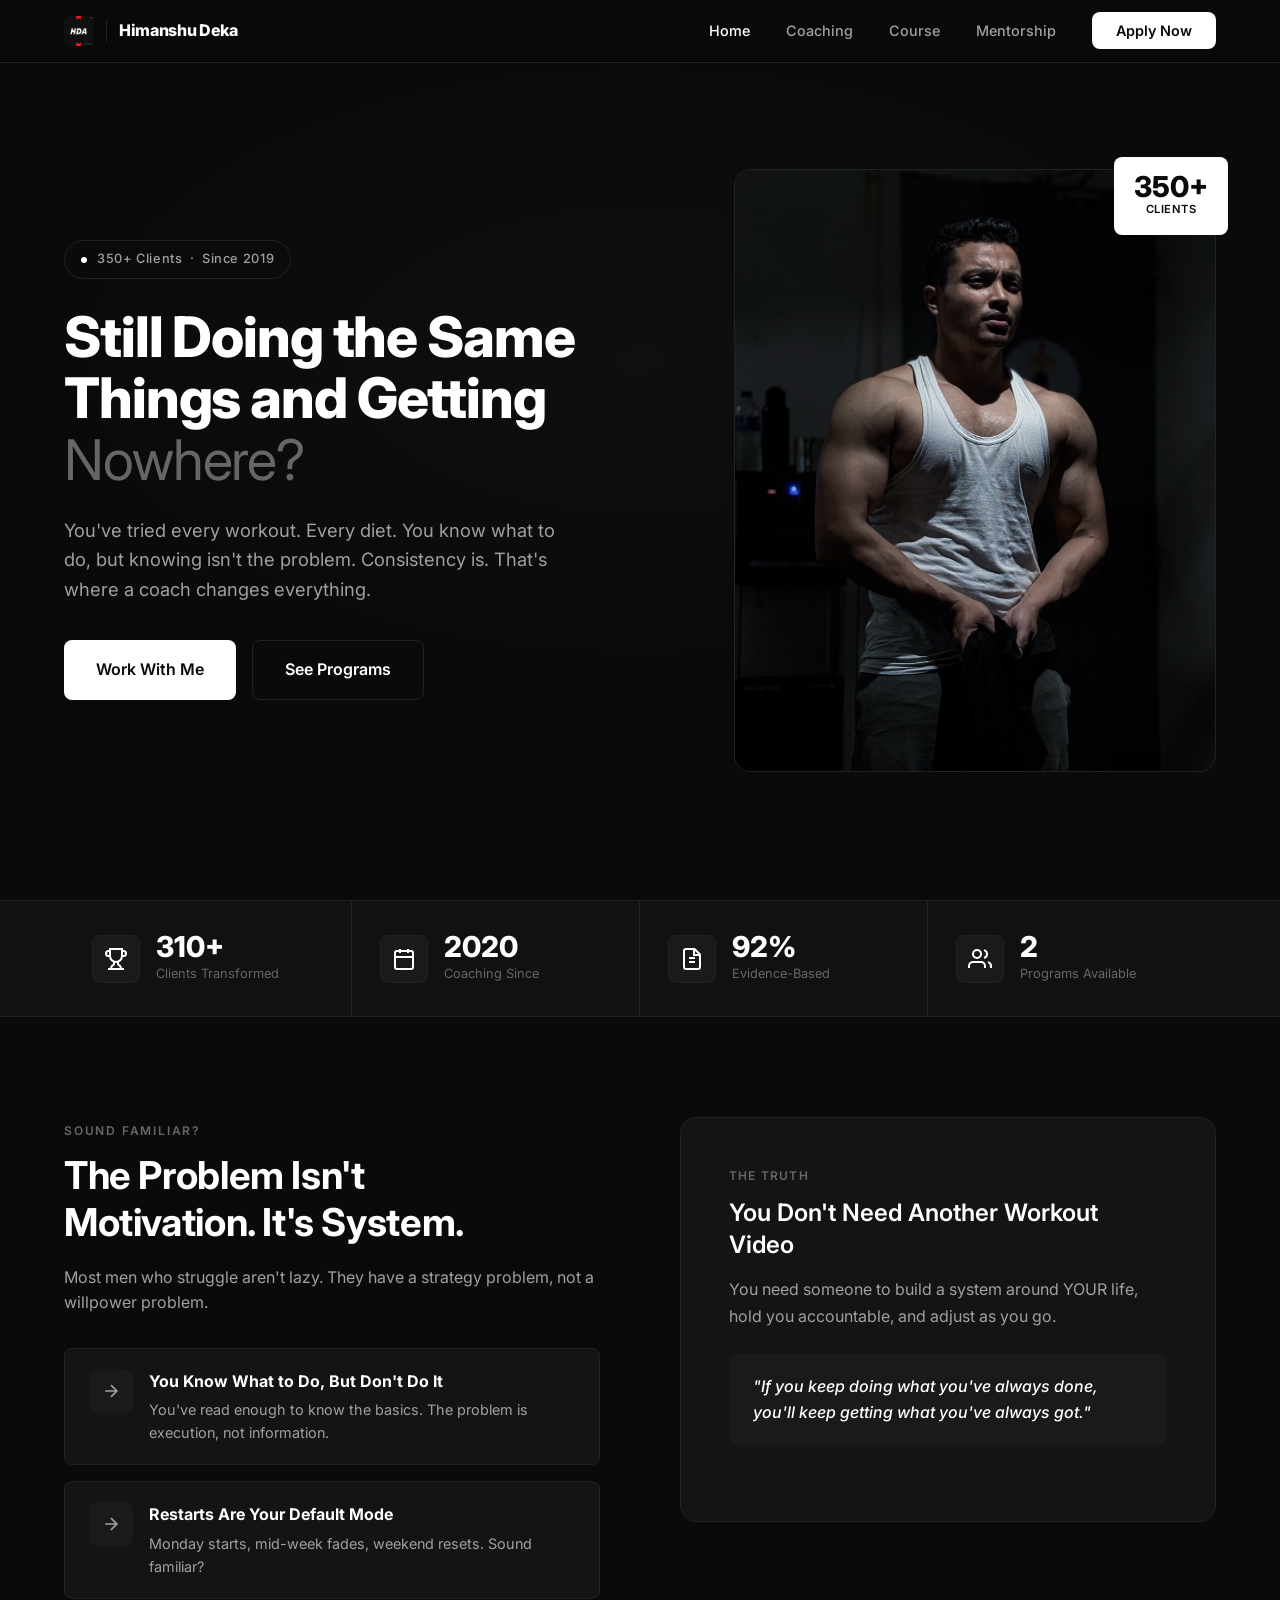
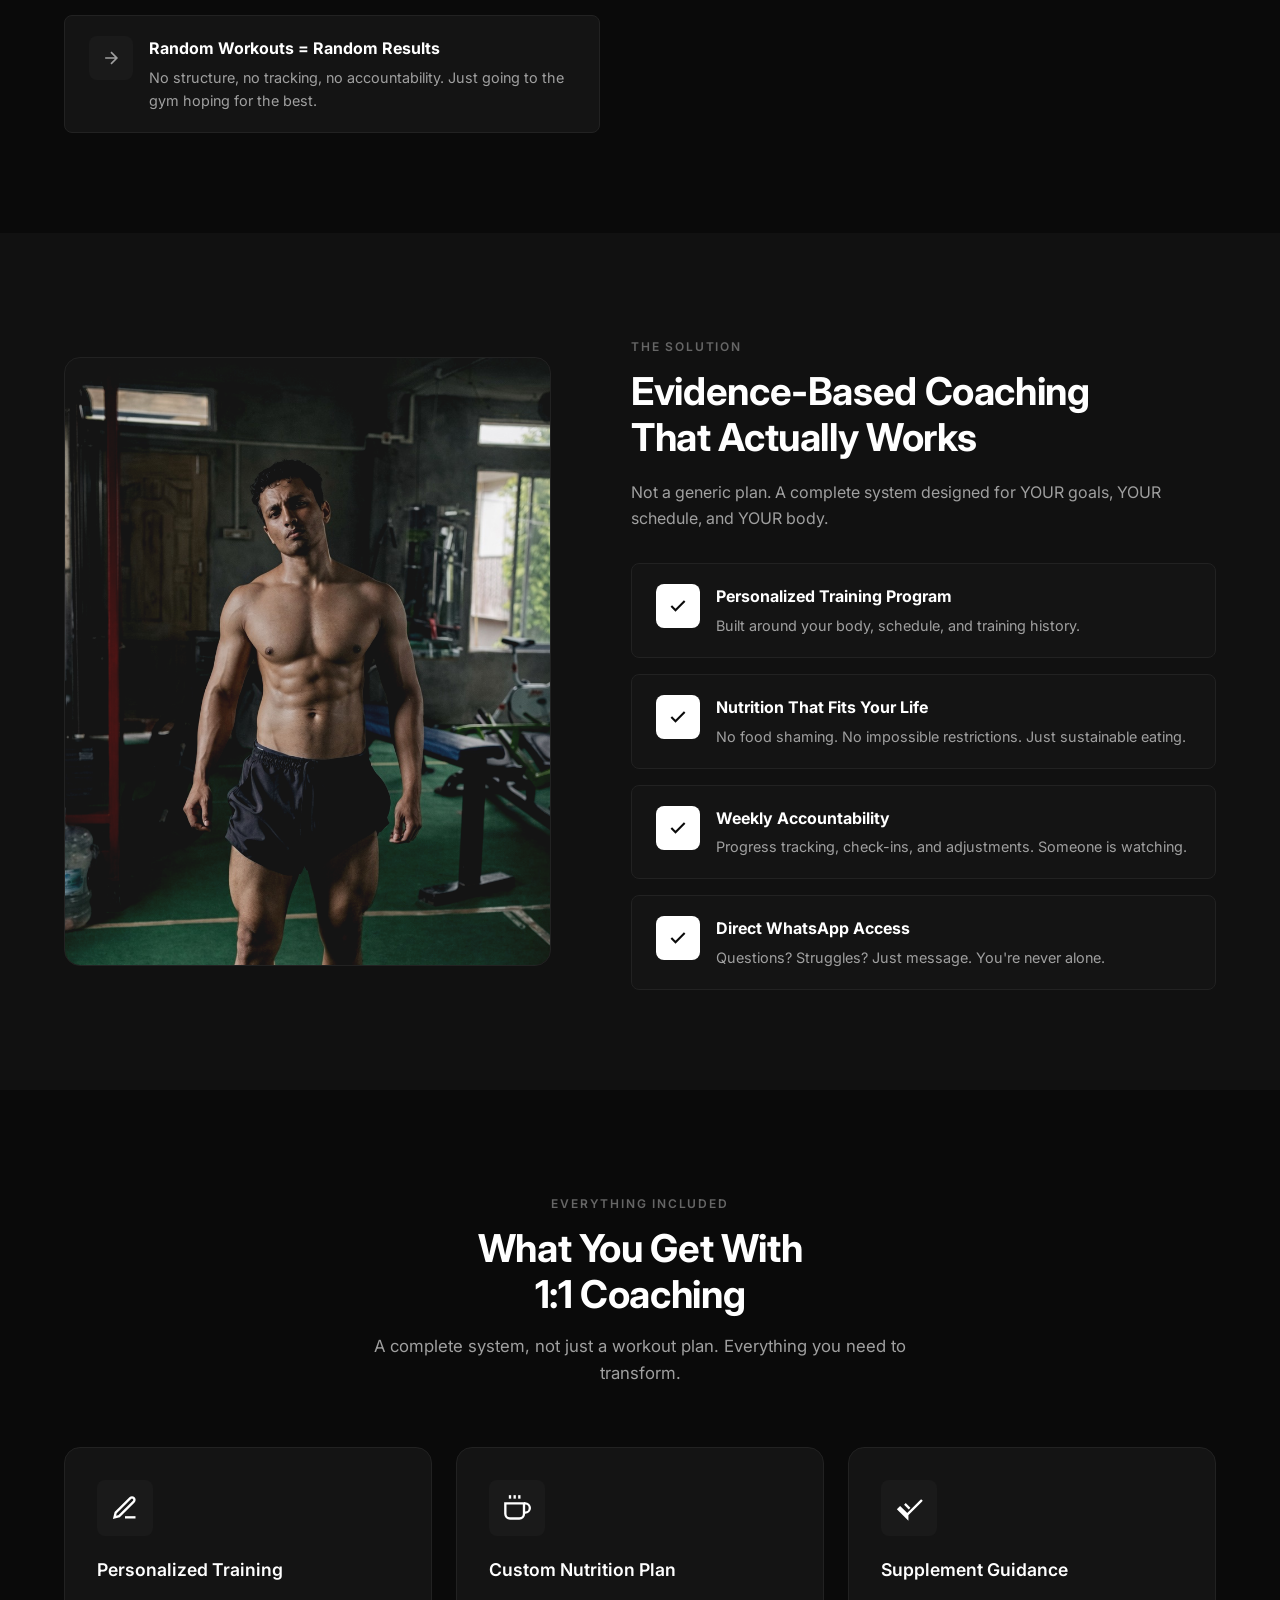
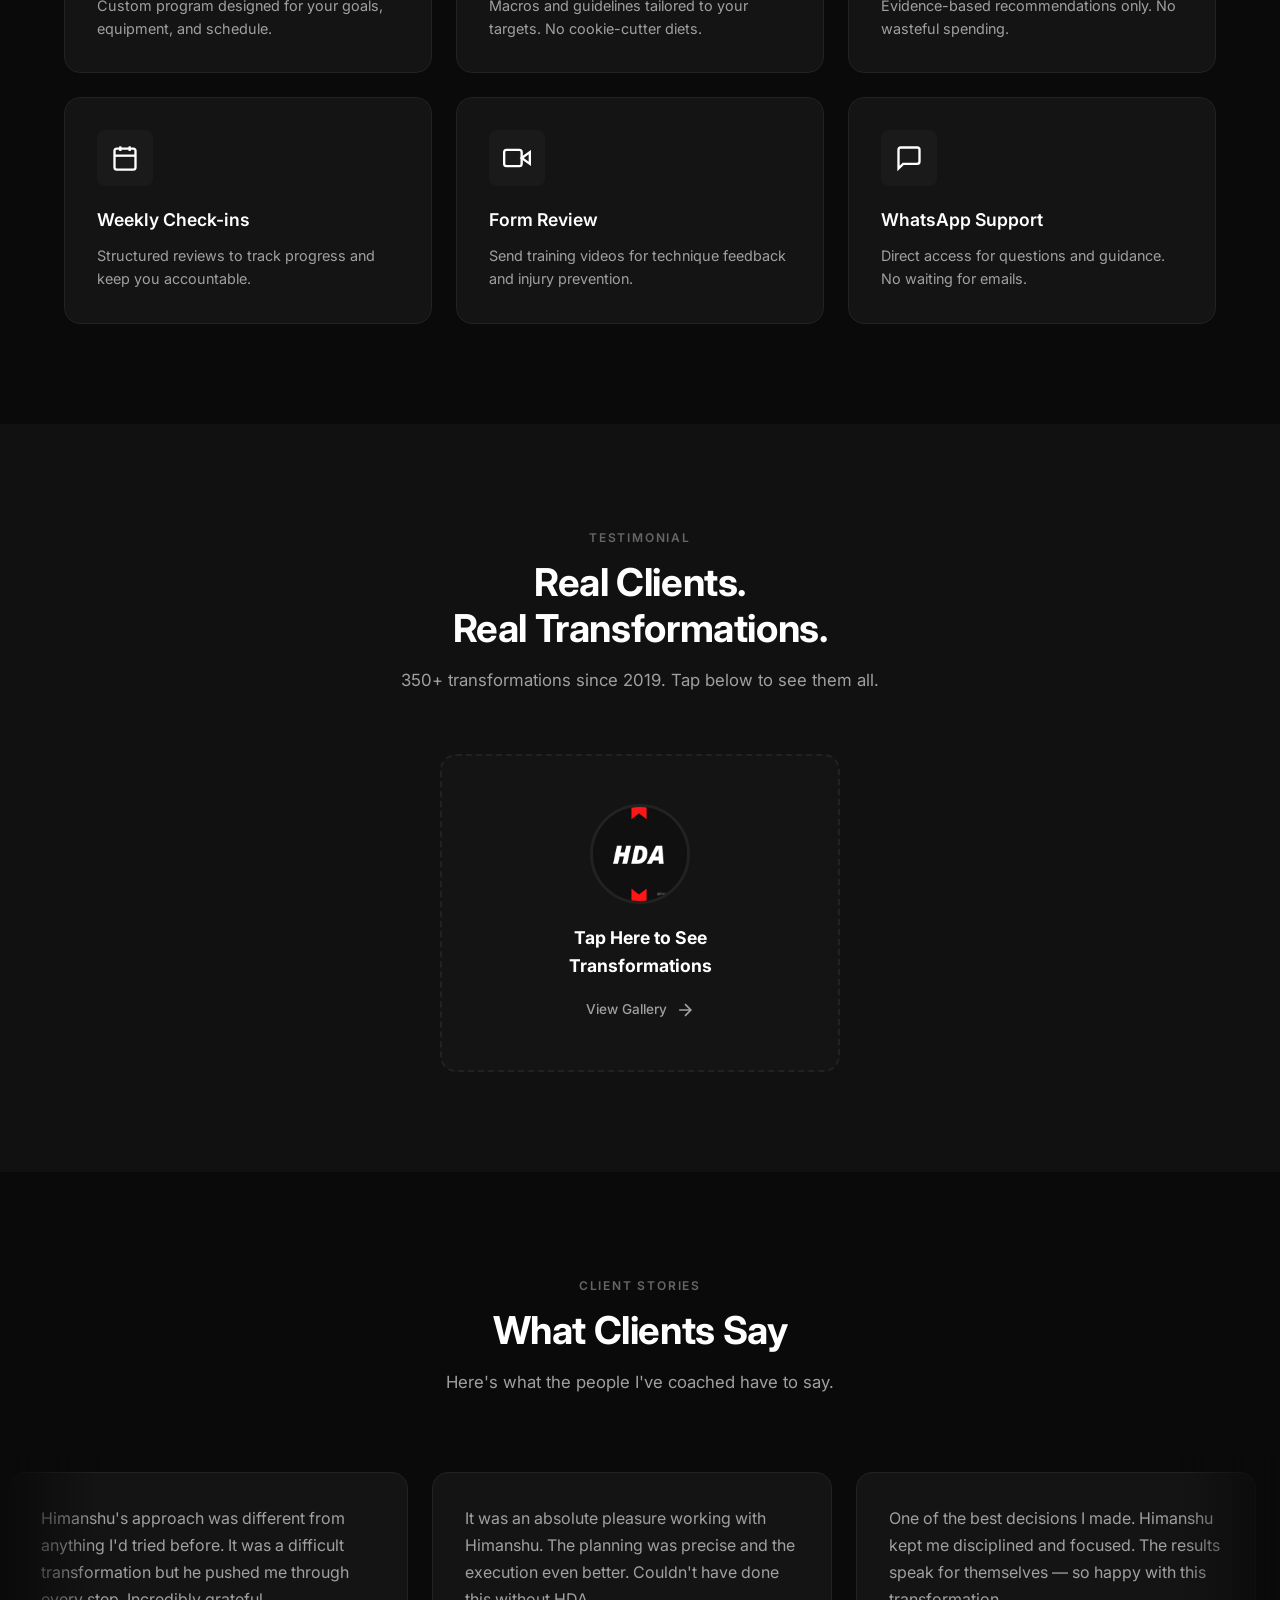
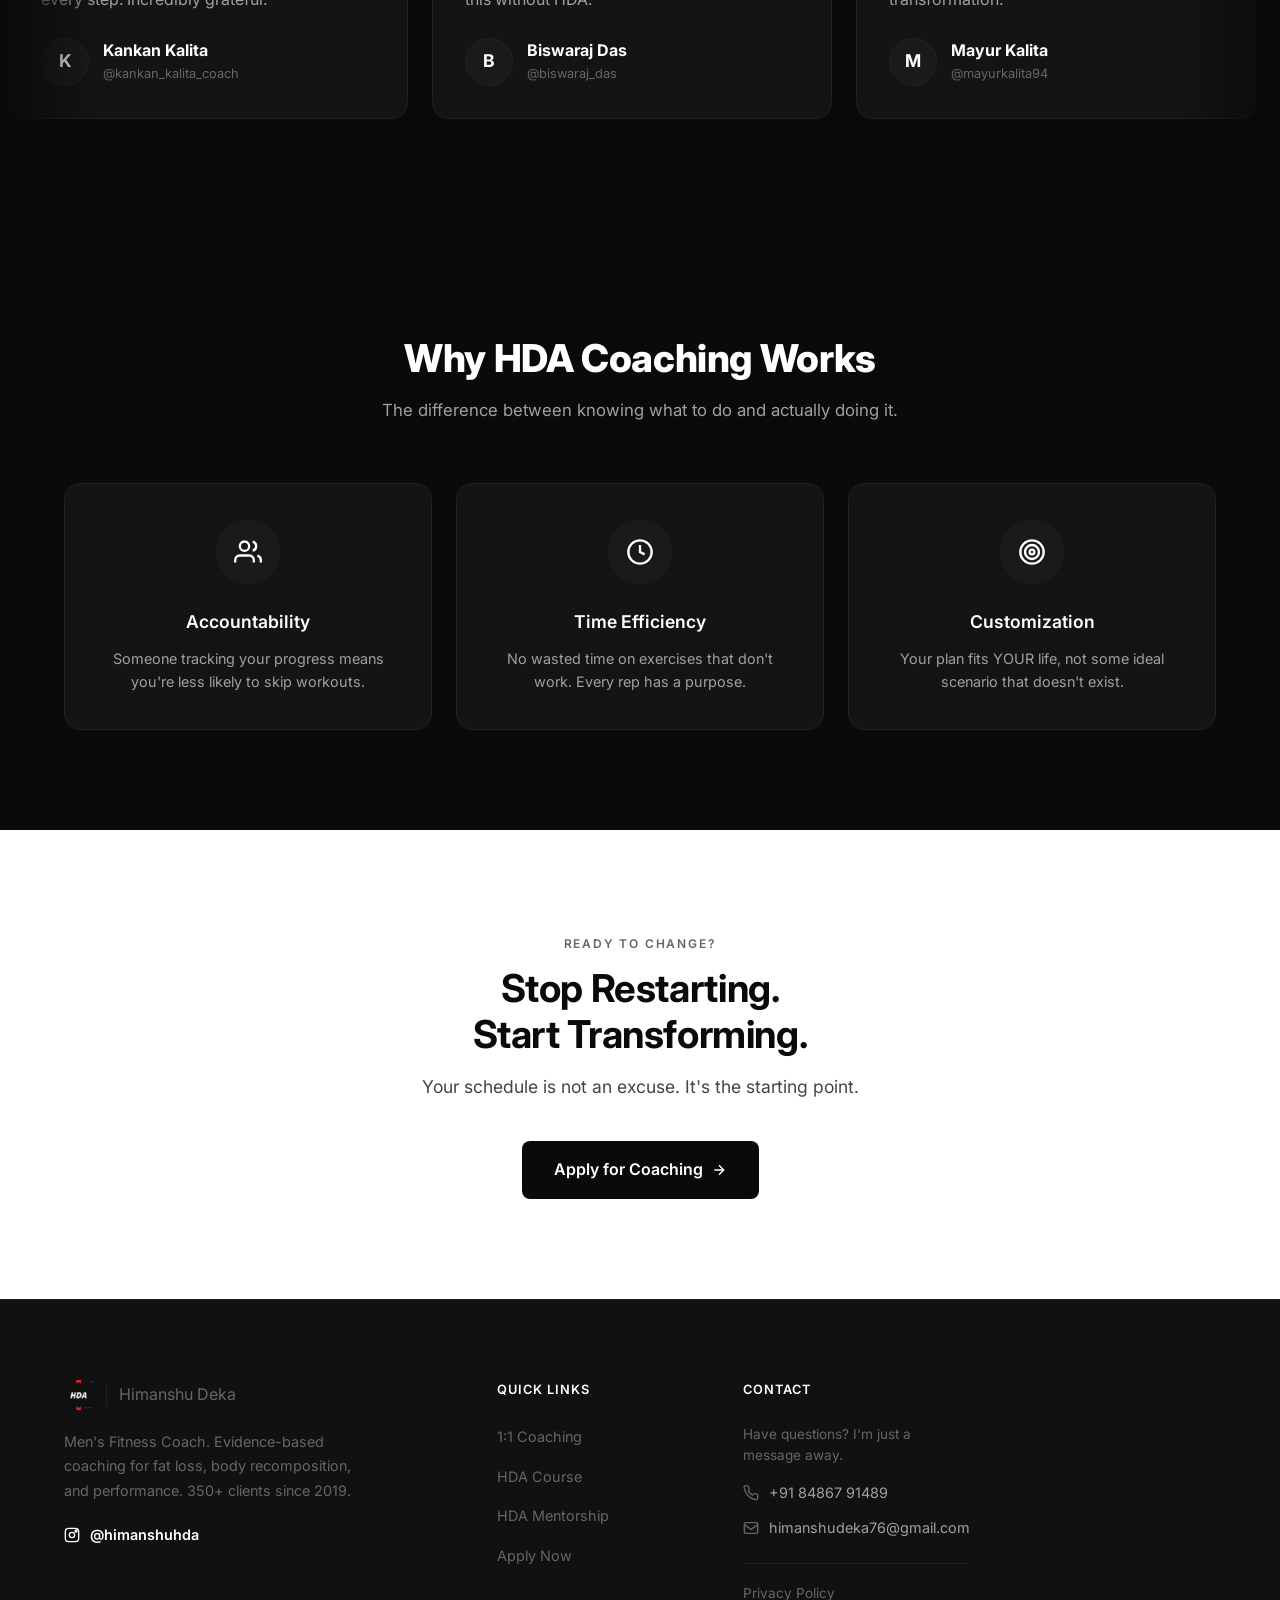
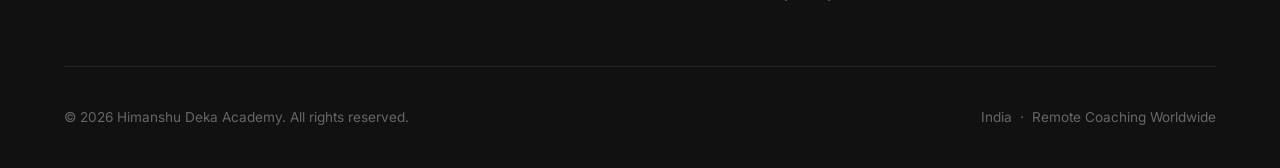
==== commit 2a5b705e: "Fix cross-project collision with nutrition-codes and remove programs section - Remove testimonials c" ====
--- a/index.html
+++ b/index.html
@@ -422,113 +422,98 @@
   </div>
 
   <!-- TESTIMONIALS -->
-  <section class="testimonials-section" id="testimonials">
-    <div class="container">
-      <div class="testi-hero fade-in">
-        <span class="testi-eyebrow">REAL SUCCESS STORIES</span>
-        <h2 class="testi-headline">Scientific Mastery.<br>Human Transformation.</h2>
-        <p class="testi-sub">300+ scholars. Dozens of countries. One thing in common — real knowledge that produces real results.</p>
-        <div class="testi-actions">
-          <a href="#" onclick="openApplyModal();return false;" class="btn btn-primary btn-pill">
-            Get Started
-            <svg width="16" height="16" viewBox="0 0 24 24" fill="none" stroke="currentColor" stroke-width="2.5"><path d="M5 12h14M12 5l7 7-7 7"/></svg>
-          </a>
-          <button class="testi-yt-preview" onclick="openTestiYT()">
-            <div class="testi-yt-thumb-wrap">
-              <img src="https://img.youtube.com/vi/HDKWAIgmtxc/maxresdefault.jpg" alt="Watch overview" loading="lazy" />
-              <div class="testi-yt-play-icon">
-                <svg width="16" height="16" viewBox="0 0 24 24" fill="white"><polygon points="5,3 19,12 5,21"/></svg>
-              </div>
-            </div>
-            <span>Watch Video</span>
-          </button>
-        </div>
-      </div>
-      <div class="testi-words-head fade-in">
-        <h3>In Their Own Words</h3>
-      </div>
-      <div class="testi-carousel-outer fade-in">
-        <button class="testi-nav-btn testi-nav-prev" id="testiPrev" aria-label="Previous">
-          <svg width="20" height="20" viewBox="0 0 24 24" fill="none" stroke="currentColor" stroke-width="2.5"><path d="M15 18l-6-6 6-6"/></svg>
-        </button>
-        <div class="testi-carousel-wrap" id="testiCarouselWrap">
-          <div class="testi-carousel-track" id="testiTrack"></div>
-        </div>
-        <button class="testi-nav-btn testi-nav-next" id="testiNext" aria-label="Next">
-          <svg width="20" height="20" viewBox="0 0 24 24" fill="none" stroke="currentColor" stroke-width="2.5"><path d="M9 18l6-6-6-6"/></svg>
-        </button>
-      </div>
-      <div class="testi-dots" id="testiDots"></div>
-    </div>
-  </section>
-
-  <!-- Testimonial Popup Modal -->
-  <div class="testi-popup-modal" id="testiPopupModal">
-    <div class="testi-popup-overlay" onclick="closeTestiPopup()"></div>
-    <div class="testi-popup-box">
-      <button class="testi-popup-close" onclick="closeTestiPopup()" aria-label="Close">
-        <svg width="18" height="18" viewBox="0 0 24 24" fill="none" stroke="currentColor" stroke-width="2"><path d="M18 6L6 18M6 6l12 12"/></svg>
-      </button>
-      <div class="testi-popup-avatar" id="popupAvatar"></div>
-      <div class="testi-popup-name" id="popupName"></div>
-      <div class="testi-popup-role" id="popupRole"></div>
-      <p class="testi-popup-text" id="popupText"></p>
-    </div>
-  </div>
-
-  <!-- YouTube Modal -->
-  <div class="testi-yt-modal" id="testiYTModal">
-    <div class="testi-yt-overlay" onclick="closeTestiYT()"></div>
-    <div class="testi-yt-box">
-      <button class="testi-yt-close" onclick="closeTestiYT()" aria-label="Close">
-        <svg width="18" height="18" viewBox="0 0 24 24" fill="none" stroke="currentColor" stroke-width="2"><path d="M18 6L6 18M6 6l12 12"/></svg>
-      </button>
-      <div class="testi-yt-embed">
-        <iframe id="testiYTIframe" src="" frameborder="0" allow="autoplay; encrypted-media; gyroscope; picture-in-picture" allowfullscreen></iframe>
-      </div>
-    </div>
-  </div>
-
-  <!-- PROGRAMS -->
-  <section class="programs-section" id="programs">
+  <section class="testimonials-section">
     <div class="container">
       <div class="section-header fade-in">
-        <span class="section-label">Your Options</span>
-        <h2>Three Ways to<br/>Work with Himanshu</h2>
-        <p>Choose the path that fits your goals and commitment level.</p>
-      </div>
-      <div class="prog-grid">
-        <div class="prog-card fade-in">
-          <div class="prog-card-img">
-            <img src="images/prog-coaching.jpg" alt="1:1 Coaching" loading="eager" />
-          </div>
-          <div class="prog-card-body">
-            <span class="prog-card-tag">Most Popular</span>
-            <h3>1:1 Online Coaching</h3>
-            <p>Personalized training and nutrition for men serious about transforming their physique.</p>
-            <a href="coaching.html" class="prog-card-link">Learn More <svg width="14" height="14" viewBox="0 0 24 24" fill="none" stroke="currentColor" stroke-width="2"><path d="M5 12h14M12 5l7 7-7 7"/></svg></a>
-          </div>
-        </div>
-        <div class="prog-card fade-in">
-          <div class="prog-card-img">
-            <img src="images/prog-course.jpg" alt="HDA Course" loading="lazy" />
-          </div>
-          <div class="prog-card-body">
-            <span class="prog-card-tag">Self-Paced</span>
-            <h3>HDA Course</h3>
-            <p>Master the fundamentals of training, nutrition, and programming—built for real-world application.</p>
-            <a href="course.html" class="prog-card-link">Learn More <svg width="14" height="14" viewBox="0 0 24 24" fill="none" stroke="currentColor" stroke-width="2"><path d="M5 12h14M12 5l7 7-7 7"/></svg></a>
-          </div>
-        </div>
-        <div class="prog-card fade-in">
-          <div class="prog-card-img">
-            <img src="images/prog-mentorship.jpg" alt="HDA Mentorship" loading="lazy" />
-          </div>
-          <div class="prog-card-body">
-            <span class="prog-card-tag">Career</span>
-            <h3>HDA Mentorship</h3>
-            <p>A structured program to identify your gaps, build your systems, and evolve as a high-level coach.</p>
-            <a href="mentorship.html" class="prog-card-link">Learn More <svg width="14" height="14" viewBox="0 0 24 24" fill="none" stroke="currentColor" stroke-width="2"><path d="M5 12h14M12 5l7 7-7 7"/></svg></a>
+        <span class="section-label">Client Stories</span>
+        <h2>What Clients Say</h2>
+        <p>Here's what the people I've coached have to say.</p>
+      </div>
+    </div>
+    <div class="testimonials-wrapper">
+      <div class="testimonials-scroll" id="testimonialsScroll">
+        <div class="testimonial-card">
+          <div class="testimonial-content">
+            <p>Himanshu's approach was different from anything I'd tried before. It was a difficult transformation but he pushed me through every step. Incredibly grateful.</p>
+          </div>
+          <div class="testimonial-author">
+            <div class="testimonial-avatar">K</div>
+            <div>
+              <div class="testimonial-name">Kankan Kalita</div>
+              <div class="testimonial-role">@kankan_kalita_coach</div>
+            </div>
+          </div>
+        </div>
+        <div class="testimonial-card">
+          <div class="testimonial-content">
+            <p>It was an absolute pleasure working with Himanshu. The planning was precise and the execution even better. Couldn't have done this without HDA.</p>
+          </div>
+          <div class="testimonial-author">
+            <div class="testimonial-avatar">B</div>
+            <div>
+              <div class="testimonial-name">Biswaraj Das</div>
+              <div class="testimonial-role">@biswaraj_das</div>
+            </div>
+          </div>
+        </div>
+        <div class="testimonial-card">
+          <div class="testimonial-content">
+            <p>One of the best decisions I made. Himanshu kept me disciplined and focused. The results speak for themselves — so happy with this transformation.</p>
+          </div>
+          <div class="testimonial-author">
+            <div class="testimonial-avatar">M</div>
+            <div>
+              <div class="testimonial-name">Mayur Kalita</div>
+              <div class="testimonial-role">@mayurkalita94</div>
+            </div>
+          </div>
+        </div>
+        <div class="testimonial-card">
+          <div class="testimonial-content">
+            <p>Very dedicated program. Himanshu's execution planning is on another level. As an aspiring fitness professional, this mentorship shaped my entire approach.</p>
+          </div>
+          <div class="testimonial-author">
+            <div class="testimonial-avatar">A</div>
+            <div>
+              <div class="testimonial-name">Abhijnan Gogoi</div>
+              <div class="testimonial-role">@abhijnan_gogoi_100</div>
+            </div>
+          </div>
+        </div>
+        <div class="testimonial-card">
+          <div class="testimonial-content">
+            <p>Stop imagining and start taking action — that's what Himanshu drilled into me. One of the most dedicated coaches I've worked with. Worth every rupee.</p>
+          </div>
+          <div class="testimonial-author">
+            <div class="testimonial-avatar">N</div>
+            <div>
+              <div class="testimonial-name">Nekib</div>
+              <div class="testimonial-role">@oye_its_nkb</div>
+            </div>
+          </div>
+        </div>
+        <div class="testimonial-card">
+          <div class="testimonial-content">
+            <p>Himanshu said I was one of the most hardworking men in the room — and that kept me going. The results I achieved with HDA exceeded everything I expected.</p>
+          </div>
+          <div class="testimonial-author">
+            <div class="testimonial-avatar">P</div>
+            <div>
+              <div class="testimonial-name">Piyush Goswami</div>
+              <div class="testimonial-role">@fit_with_pg</div>
+            </div>
+          </div>
+        </div>
+        <div class="testimonial-card">
+          <div class="testimonial-content">
+            <p>HDA completely shifted how I approach fitness. The structure, the accountability, the knowledge — everything was top tier. Highly recommend to anyone serious about results.</p>
+          </div>
+          <div class="testimonial-author">
+            <div class="testimonial-avatar">A</div>
+            <div>
+              <div class="testimonial-name">Adin Ankur Saikia</div>
+              <div class="testimonial-role">HDA Client</div>
+            </div>
           </div>
         </div>
       </div>
--- a/css/style.css
+++ b/css/style.css
@@ -2198,323 +2198,3 @@
   .co-icon { width: 52px; height: 52px; margin-bottom: 16px; }
 }
 
-/* ============================================================
-   NEW TESTIMONIALS — Carousel + Modals
-   ============================================================ */
-
-.testimonials-section { background: var(--bg); padding: 100px 0; }
-
-/* Hero block */
-.testi-hero { max-width: 700px; margin-bottom: 64px; }
-
-.testi-eyebrow {
-  display: inline-block;
-  font-size: 0.68rem;
-  font-weight: 700;
-  letter-spacing: 0.18em;
-  text-transform: uppercase;
-  color: var(--white);
-  background: rgba(255,255,255,0.08);
-  border: 1px solid rgba(255,255,255,0.14);
-  padding: 5px 14px;
-  border-radius: 100px;
-  margin-bottom: 20px;
-}
-
-.testi-headline {
-  font-size: clamp(2rem, 4.5vw, 3rem);
-  font-weight: 800;
-  line-height: 1.1;
-  letter-spacing: -0.02em;
-  color: var(--white);
-  margin-bottom: 16px;
-}
-
-.testi-sub {
-  font-size: 1.05rem;
-  color: var(--text2);
-  max-width: 560px;
-  line-height: 1.65;
-  margin-bottom: 32px;
-}
-
-.testi-actions {
-  display: flex;
-  align-items: center;
-  gap: 16px;
-  flex-wrap: wrap;
-}
-
-.btn-pill {
-  border-radius: 100px !important;
-  padding: 14px 28px !important;
-}
-
-.testi-yt-preview {
-  display: flex;
-  align-items: center;
-  gap: 10px;
-  background: rgba(255,255,255,0.05);
-  border: 1px solid rgba(255,255,255,0.12);
-  border-radius: 100px;
-  padding: 8px 18px 8px 8px;
-  cursor: pointer;
-  color: var(--white);
-  font-size: 0.88rem;
-  font-weight: 600;
-  font-family: var(--font);
-  transition: background 0.2s, border-color 0.2s;
-}
-.testi-yt-preview:hover { background: rgba(255,255,255,0.1); border-color: rgba(255,255,255,0.25); }
-
-.testi-yt-thumb-wrap {
-  position: relative;
-  width: 48px;
-  height: 34px;
-  border-radius: 6px;
-  overflow: hidden;
-  flex-shrink: 0;
-}
-.testi-yt-thumb-wrap img { width: 100%; height: 100%; object-fit: cover; }
-.testi-yt-play-icon {
-  position: absolute; inset: 0;
-  display: flex; align-items: center; justify-content: center;
-  background: rgba(0,0,0,0.5);
-}
-
-/* "In Their Own Words" heading */
-.testi-words-head { margin-bottom: 36px; }
-.testi-words-head h3 {
-  font-size: clamp(1.3rem, 3vw, 1.8rem);
-  font-weight: 700;
-  color: var(--white);
-}
-
-/* Carousel outer layout */
-.testi-carousel-outer {
-  display: flex;
-  align-items: center;
-  gap: 12px;
-}
-
-.testi-carousel-wrap {
-  overflow: hidden;
-  flex: 1;
-  border-radius: var(--radius-lg);
-}
-
-.testi-carousel-track {
-  display: flex;
-  transition: transform 0.45s cubic-bezier(0.4, 0, 0.2, 1);
-}
-
-/* Individual card */
-.testi-card {
-  flex-shrink: 0;
-  min-width: 33.333%;
-  padding: 0 8px;
-  box-sizing: border-box;
-  cursor: pointer;
-}
-
-.testi-card-inner {
-  background: var(--bg-card);
-  border: 1px solid var(--border);
-  border-radius: var(--radius-lg);
-  padding: 28px 24px;
-  display: flex;
-  flex-direction: column;
-  gap: 14px;
-  height: 100%;
-  transition: border-color 0.2s, transform 0.2s;
-  min-height: 220px;
-}
-.testi-card-inner:hover { border-color: #3a3a3a; transform: translateY(-3px); }
-
-.testi-card-quote {
-  font-size: 2.8rem;
-  line-height: 1;
-  color: var(--border);
-  font-family: Georgia, serif;
-}
-
-.testi-card-text {
-  color: var(--text2);
-  font-size: 0.92rem;
-  line-height: 1.65;
-  flex: 1;
-}
-
-.testi-card-author {
-  display: flex;
-  align-items: center;
-  gap: 10px;
-}
-
-.testi-card-avatar {
-  width: 38px; height: 38px;
-  border-radius: 50%;
-  background: #1e1e1e;
-  border: 1px solid var(--border);
-  display: flex; align-items: center; justify-content: center;
-  font-weight: 700; font-size: 0.85rem; color: var(--text2);
-  flex-shrink: 0;
-}
-
-.testi-card-name { font-weight: 600; font-size: 0.88rem; color: var(--white); }
-.testi-card-role { font-size: 0.78rem; color: var(--muted); }
-
-.testi-card-tap {
-  font-size: 0.72rem;
-  color: var(--muted);
-  letter-spacing: 0.04em;
-  opacity: 0;
-  transition: opacity 0.2s;
-}
-.testi-card:hover .testi-card-tap { opacity: 1; }
-
-/* Video card */
-.testi-card-yt {
-  position: relative;
-  border-radius: var(--radius-lg);
-  overflow: hidden;
-  aspect-ratio: 16/9;
-  border: 1px solid var(--border);
-}
-.testi-card-yt img { width: 100%; height: 100%; object-fit: cover; transition: transform 0.35s; }
-.testi-card:hover .testi-card-yt img { transform: scale(1.04); }
-
-.testi-card-play {
-  position: absolute; inset: 0;
-  display: flex; align-items: center; justify-content: center;
-  background: rgba(0,0,0,0.42);
-  transition: background 0.2s;
-}
-.testi-card:hover .testi-card-play { background: rgba(0,0,0,0.25); }
-
-.testi-card-yt-label {
-  position: absolute; bottom: 10px; left: 10px;
-  font-size: 0.75rem; font-weight: 600; color: #fff;
-  background: rgba(0,0,0,0.65);
-  padding: 3px 8px; border-radius: 4px;
-}
-
-/* Nav buttons */
-.testi-nav-btn {
-  background: var(--bg-card);
-  border: 1px solid var(--border);
-  border-radius: 50%;
-  width: 44px; height: 44px;
-  display: flex; align-items: center; justify-content: center;
-  cursor: pointer; color: var(--white); flex-shrink: 0;
-  transition: background 0.2s, border-color 0.2s;
-}
-.testi-nav-btn:hover { background: var(--bg-elevated); border-color: #444; }
-.testi-nav-btn:disabled { opacity: 0.25; cursor: default; }
-
-/* Dots */
-.testi-dots { display: flex; justify-content: center; gap: 6px; margin-top: 28px; }
-.testi-dot {
-  width: 8px; height: 8px;
-  border-radius: 50%;
-  background: var(--border);
-  border: none; cursor: pointer; padding: 0;
-  transition: background 0.25s, width 0.25s, border-radius 0.25s;
-}
-.testi-dot.active { background: var(--white); width: 24px; border-radius: 4px; }
-
-/* ---- Testimonial Text Popup ---- */
-.testi-popup-modal {
-  position: fixed; inset: 0; z-index: 1000;
-  display: none; align-items: center; justify-content: center;
-  padding: 24px;
-}
-.testi-popup-modal.active { display: flex; }
-
-.testi-popup-overlay {
-  position: absolute; inset: 0;
-  background: rgba(0,0,0,0.82);
-  backdrop-filter: blur(8px);
-}
-
-.testi-popup-box {
-  position: relative; z-index: 1;
-  background: var(--bg-card);
-  border: 1px solid var(--border);
-  border-radius: 20px;
-  padding: 44px 36px;
-  max-width: 460px; width: 100%;
-  text-align: center;
-  animation: modalSlideUp 0.3s ease;
-}
-
-.testi-popup-close {
-  position: absolute; top: 14px; right: 14px;
-  background: var(--bg-elevated); border: 1px solid var(--border);
-  border-radius: 50%; width: 34px; height: 34px;
-  display: flex; align-items: center; justify-content: center;
-  cursor: pointer; color: var(--text2); transition: all 0.2s;
-}
-.testi-popup-close:hover { color: var(--white); border-color: #555; }
-
-.testi-popup-avatar {
-  width: 64px; height: 64px;
-  border-radius: 50%;
-  background: #1e1e1e;
-  border: 2px solid var(--border);
-  display: flex; align-items: center; justify-content: center;
-  font-weight: 800; font-size: 1.3rem; color: var(--white);
-  margin: 0 auto 16px;
-}
-.testi-popup-name { font-weight: 700; font-size: 1.05rem; color: var(--white); margin-bottom: 4px; }
-.testi-popup-role { font-size: 0.82rem; color: var(--muted); margin-bottom: 22px; }
-.testi-popup-text {
-  color: var(--text2); font-size: 0.98rem; line-height: 1.75;
-  font-style: italic;
-}
-
-/* ---- YT Modal ---- */
-.testi-yt-modal {
-  position: fixed; inset: 0; z-index: 1000;
-  display: none; align-items: center; justify-content: center;
-  padding: 24px;
-}
-.testi-yt-modal.active { display: flex; }
-
-.testi-yt-overlay {
-  position: absolute; inset: 0;
-  background: rgba(0,0,0,0.9);
-  backdrop-filter: blur(8px);
-}
-
-.testi-yt-box {
-  position: relative; z-index: 1;
-  width: 90%; max-width: 820px;
-}
-
-.testi-yt-close {
-  position: absolute; top: -46px; right: 0;
-  background: var(--bg-elevated); border: 1px solid var(--border);
-  border-radius: 50%; width: 38px; height: 38px;
-  display: flex; align-items: center; justify-content: center;
-  cursor: pointer; color: var(--text2); transition: all 0.2s;
-}
-.testi-yt-close:hover { color: var(--white); border-color: #555; }
-
-.testi-yt-embed {
-  position: relative; padding-bottom: 56.25%;
-  border-radius: var(--radius-lg); overflow: hidden;
-  background: #000;
-}
-.testi-yt-embed iframe { position: absolute; inset: 0; width: 100%; height: 100%; }
-
-/* Mobile */
-@media (max-width: 767px) {
-  .testi-hero { margin-bottom: 48px; }
-  .testi-card { min-width: 100% !important; }
-  .testi-nav-btn { width: 36px; height: 36px; }
-  .testi-carousel-outer { gap: 8px; }
-  .testi-popup-box { padding: 36px 24px; }
-  .testi-yt-box { width: 96%; }
-  .testi-yt-close { top: -40px; }
-}
